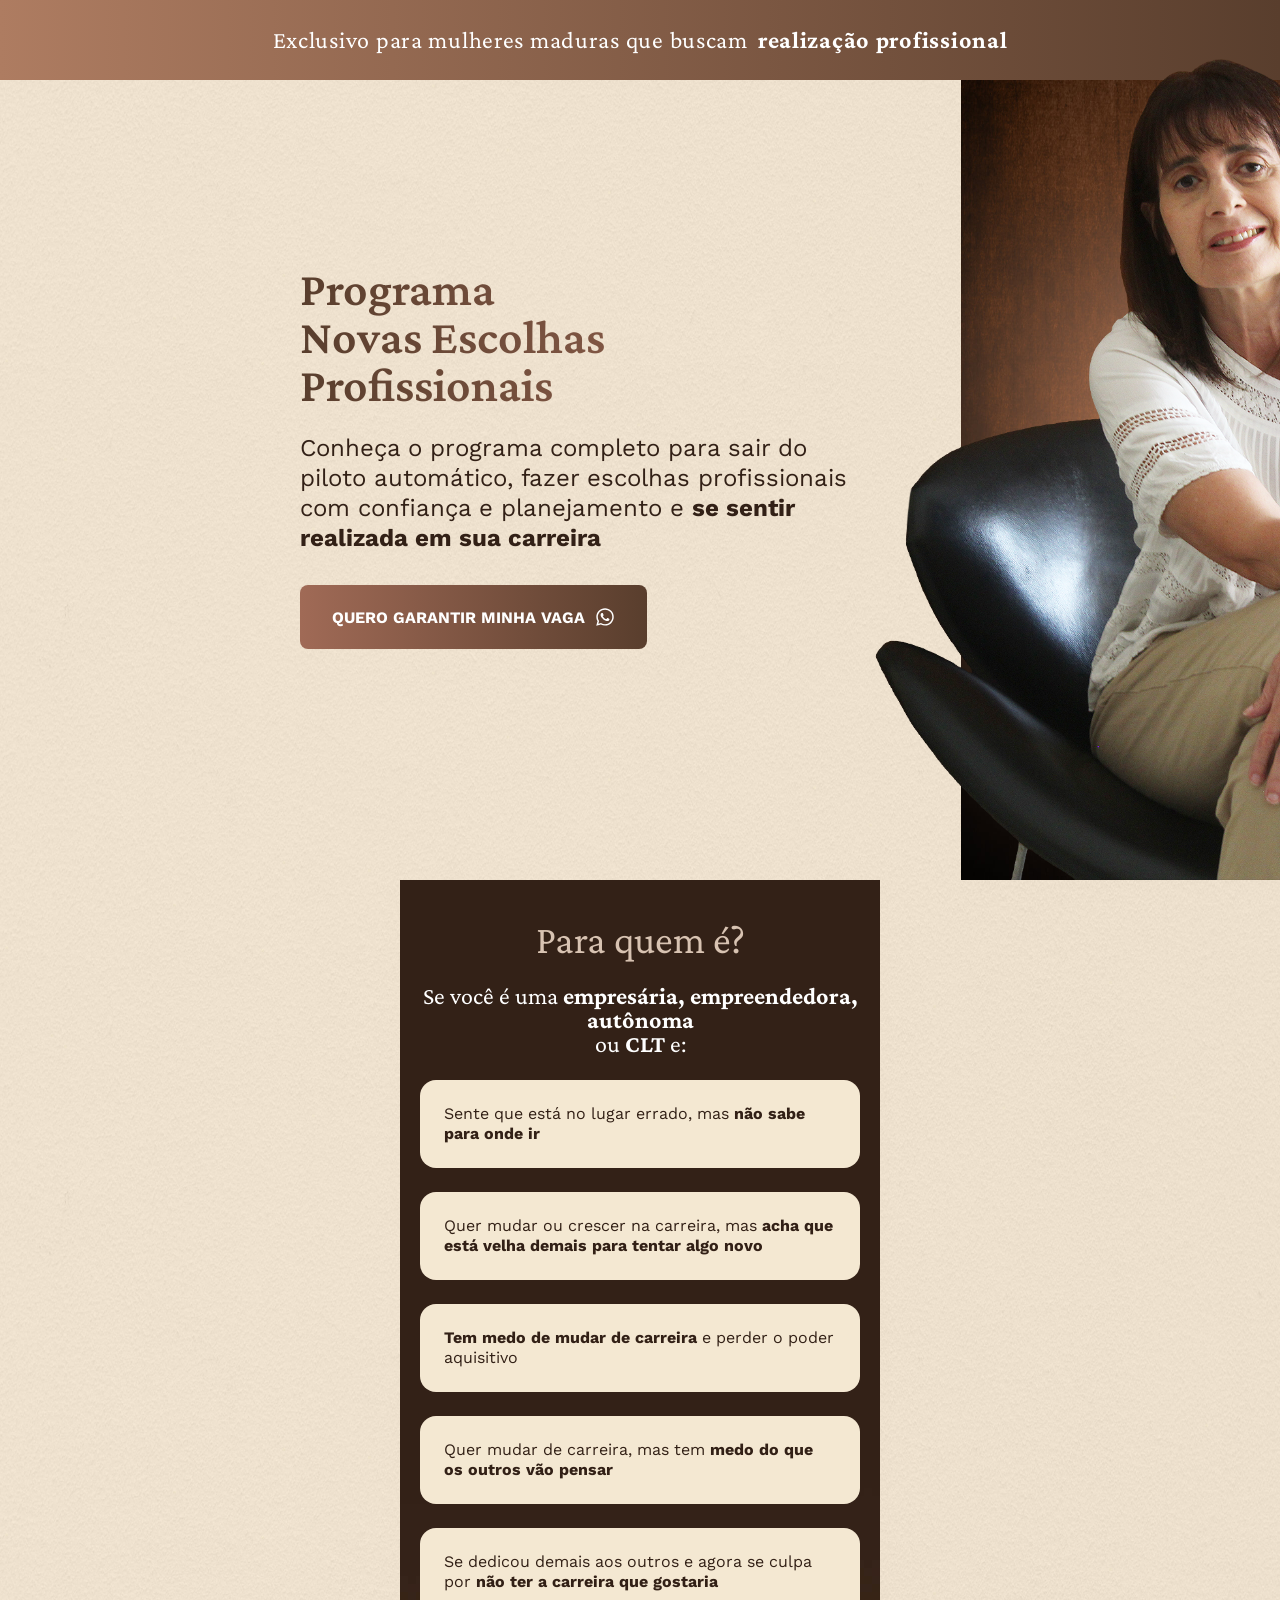
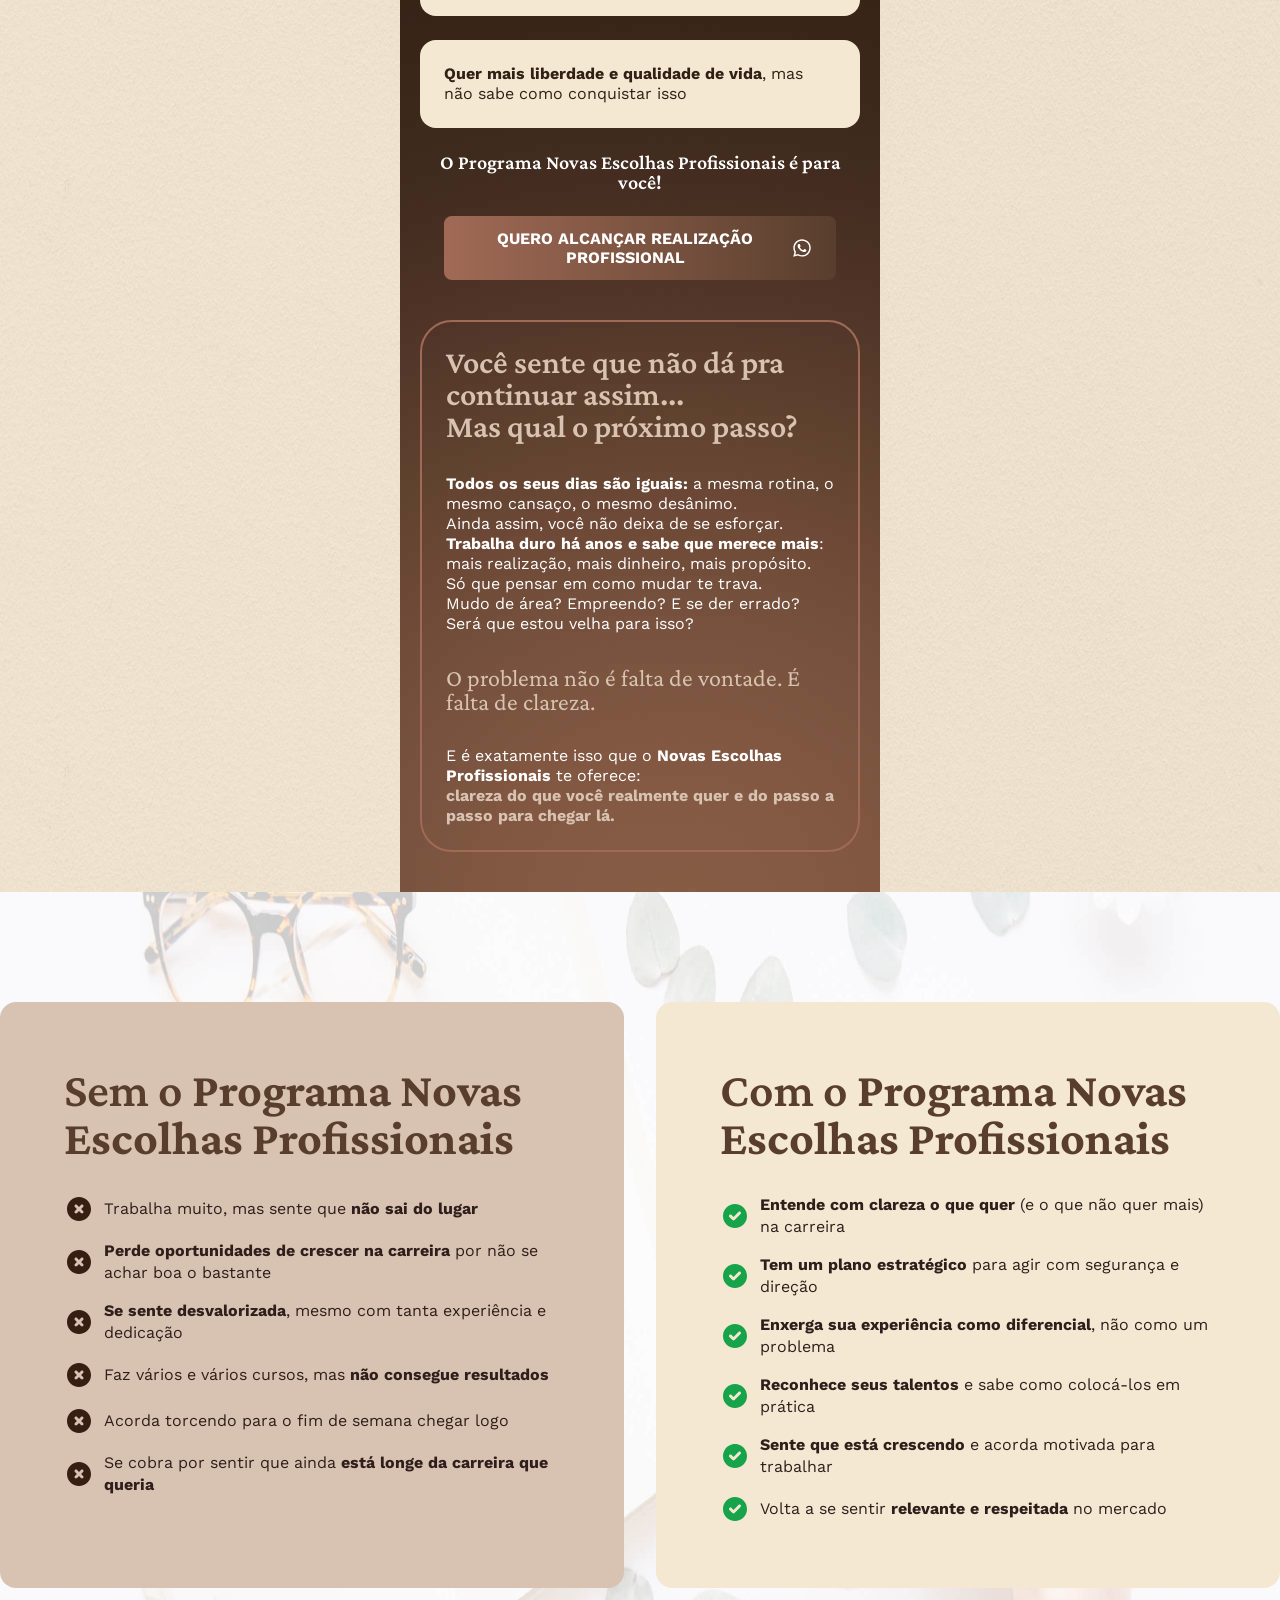
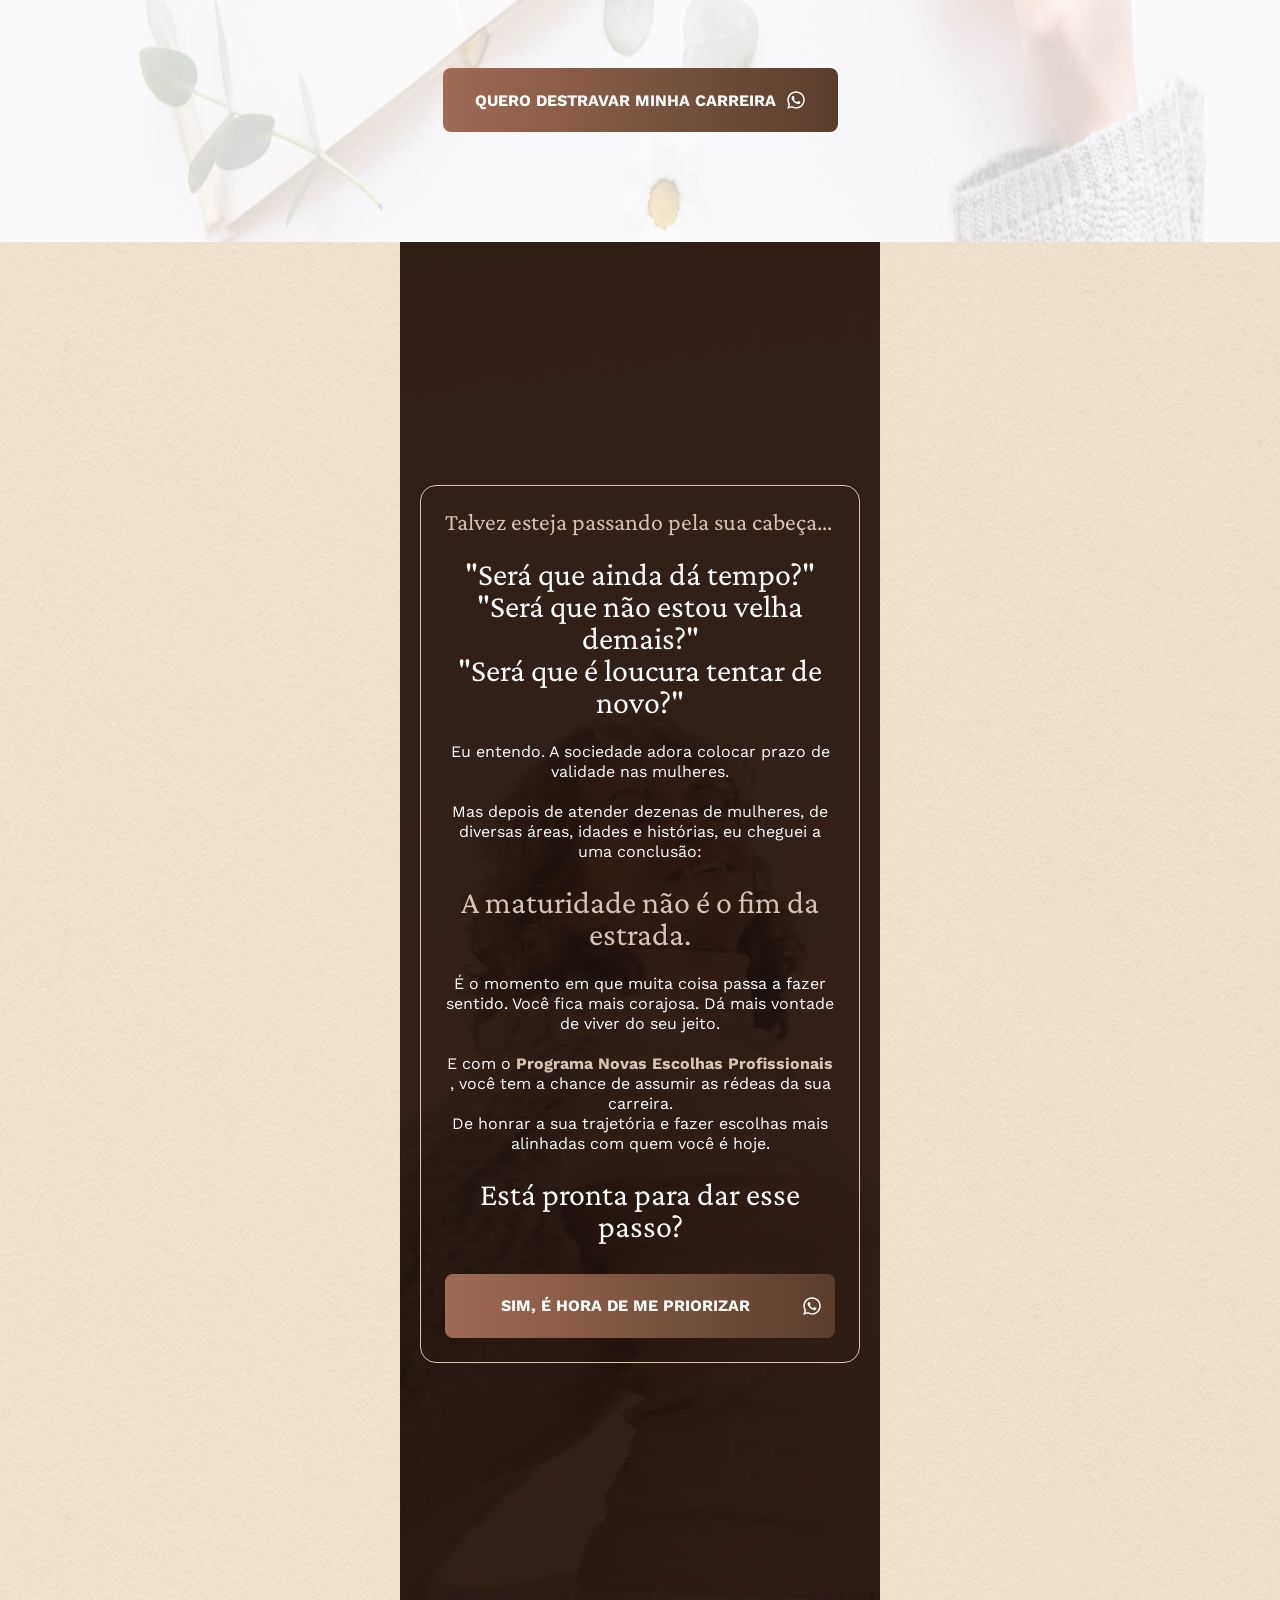
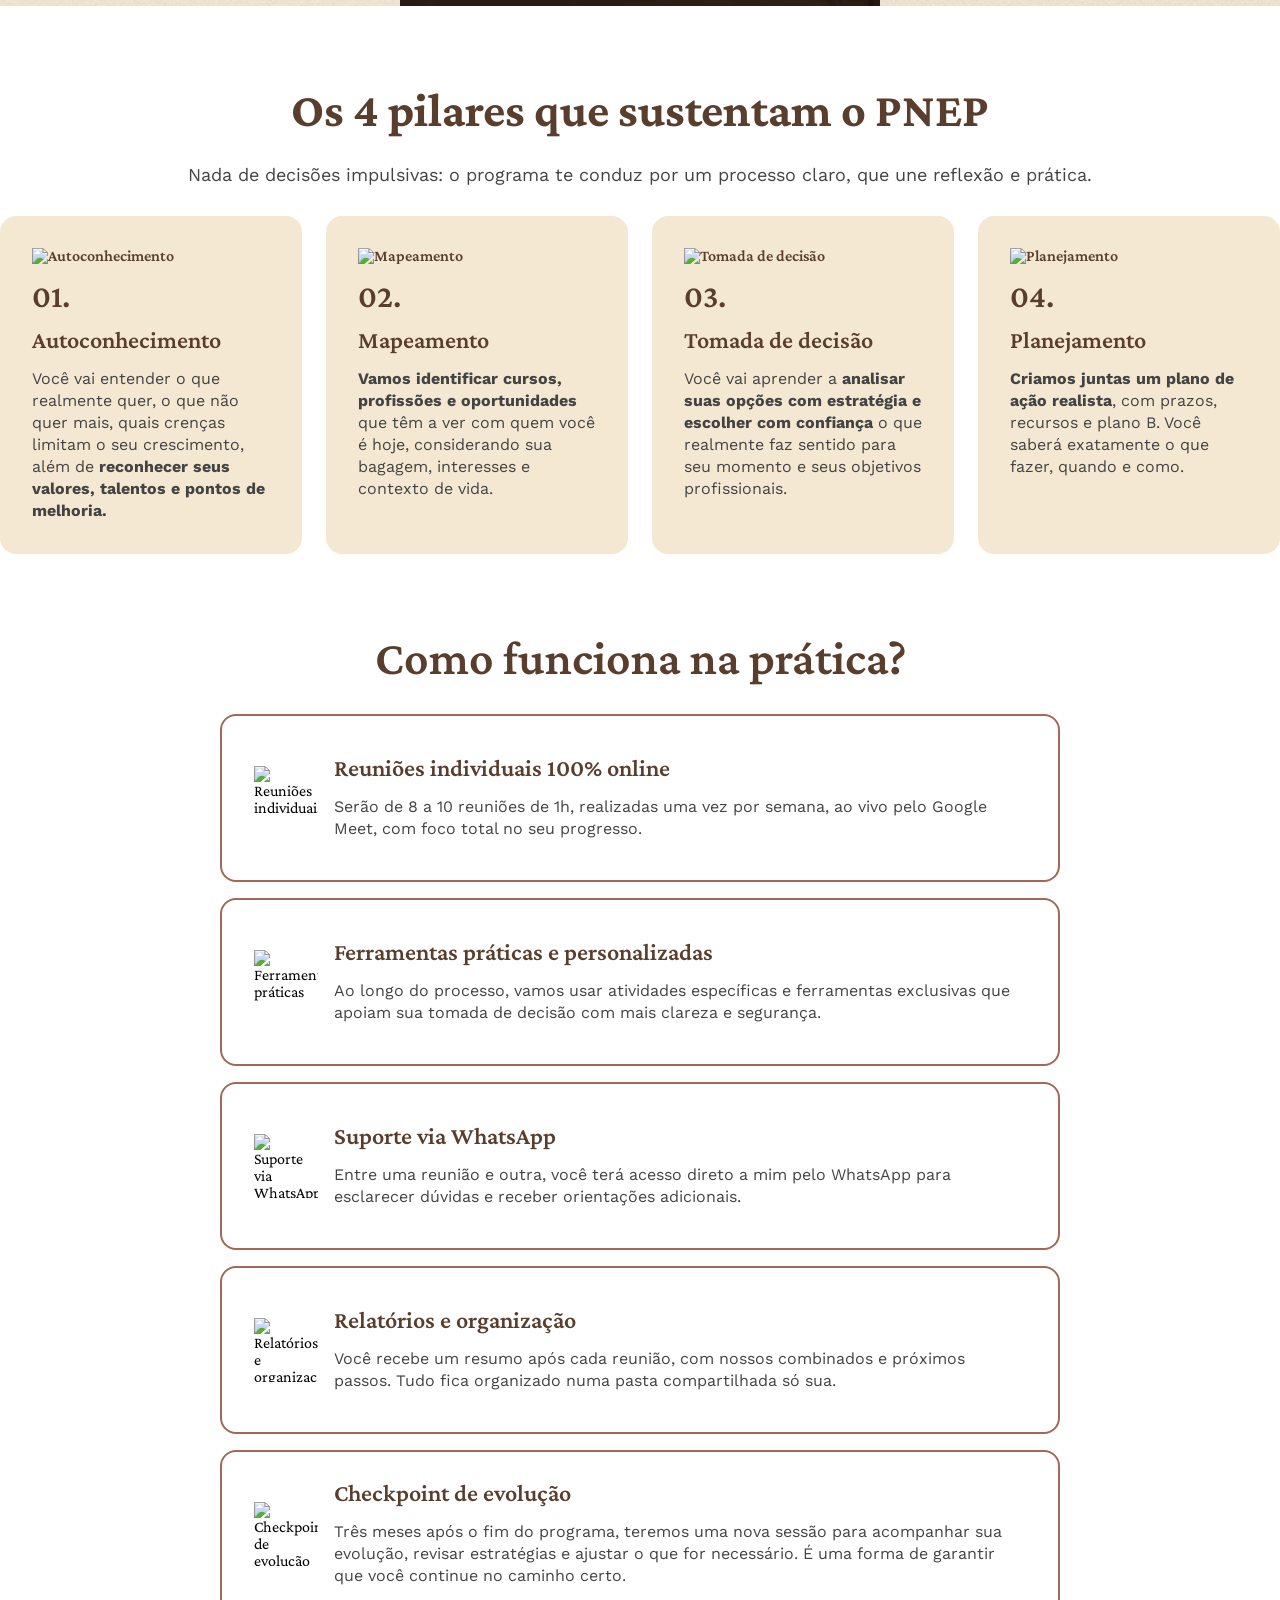
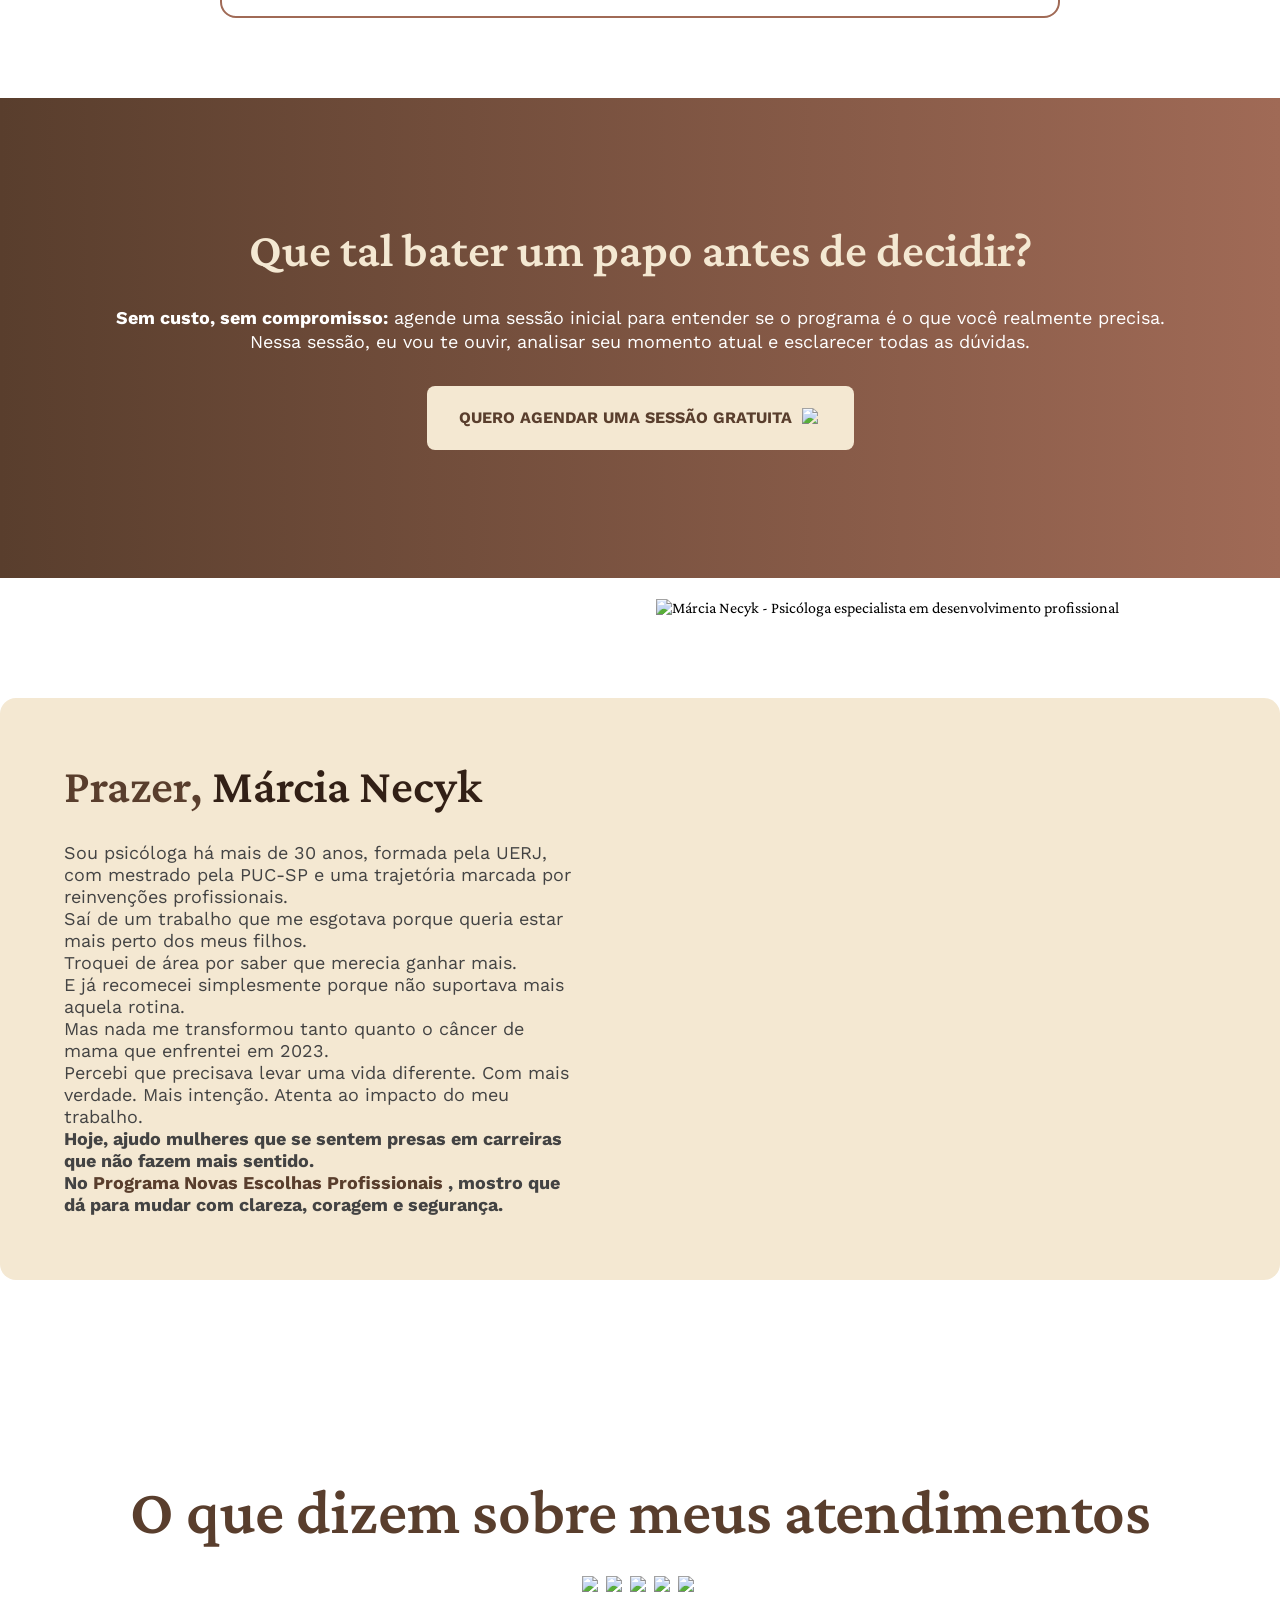
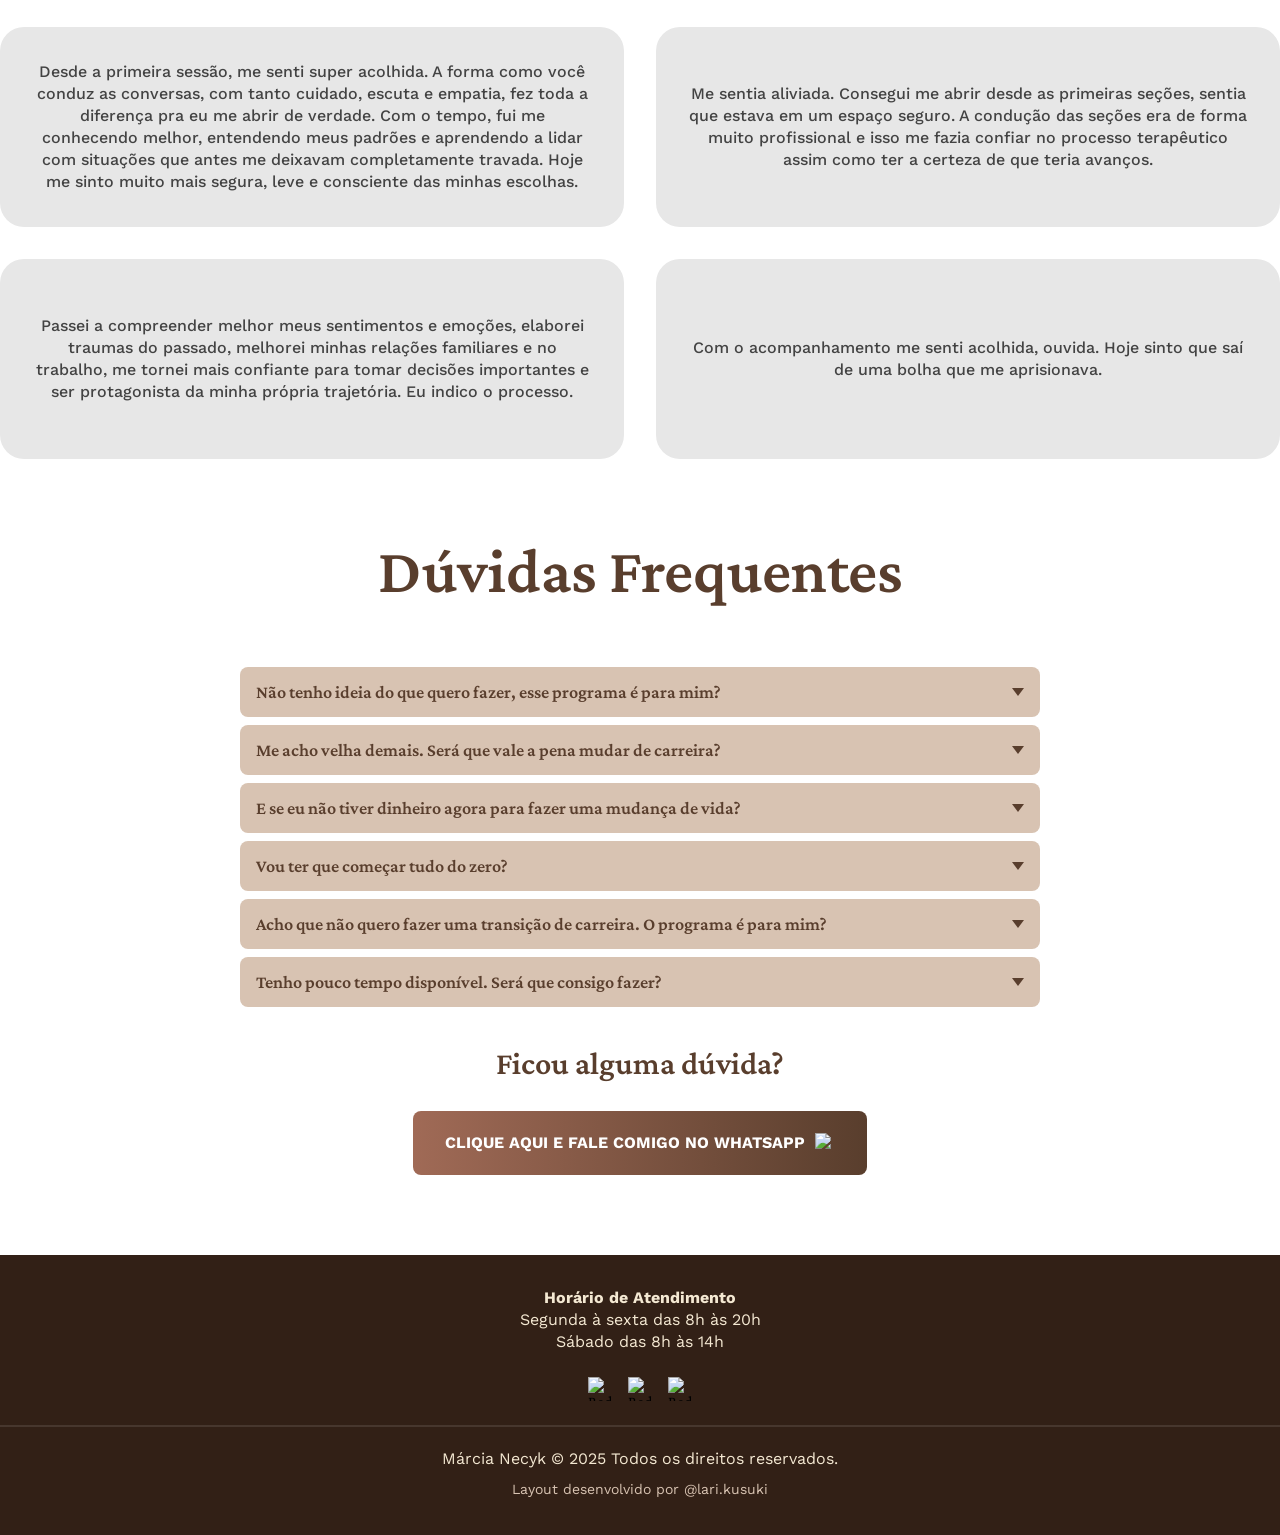
==== home.html @ f5d0651e "landing page commit" ====
<!doctype html>
<html lang="pt-BR">
  <head>
    <meta charset="UTF-8" />
    <meta name="viewport" content="width=device-width, initial-scale=1.0" />
    <title>Página Principal</title>
    <link rel="preconnect" href="https://fonts.googleapis.com" />
    <link rel="preconnect" href="https://fonts.gstatic.com" crossorigin />
    <link
      href="https://fonts.googleapis.com/css2?family=Crimson+Pro:wght@400;600;700&family=Work+Sans:wght@400;700&display=swap"
      rel="stylesheet"
    />
    <link rel="stylesheet" href="styles.css" />
  </head>
  <body>
    <header class="header">
      <nav class="nav-bar">
        <span class="nav-text">Exclusivo para mulheres maduras que buscam</span>
        <span class="highlight-text">realização profissional</span>
      </nav>
      <div class="main-container">
        <div class="title-section">
          <div class="text-content">
            <h1 class="main-title">
              Programa<br />
              Novas Escolhas Profissionais
            </h1>
            <p class="description">
              Conheça o programa completo para sair do piloto automático, fazer
              escolhas profissionais com confiança e planejamento e
              <span class="description-highlight"
                >se sentir realizada em sua carreira</span
              >
            </p>
          </div>
          <div class="cta-section">
            <button class="cta-button">
              <span class="button-text">Quero garantir minha vaga</span>
              <svg
                xmlns="http://www.w3.org/2000/svg"
                width="20"
                height="20"
                viewBox="0 0 20 20"
                fill="none"
              >
                <path
                  fill-rule="evenodd"
                  clip-rule="evenodd"
                  d="M16.1987 3.79228C15.3898 2.98293 14.4287 2.34158 13.3709 1.90515C12.3131 1.46872 11.1794 1.24583 10.0351 1.24931C5.23273 1.24931 1.32335 5.13915 1.3214 9.92118C1.31927 11.4439 1.72065 12.94 2.48468 14.2571L1.24835 18.7493L5.86749 17.5435C7.14609 18.2361 8.57738 18.5986 10.0316 18.5981H10.0351C14.837 18.5981 18.746 14.7079 18.7484 9.92626C18.7513 8.78586 18.5273 7.65626 18.0896 6.60319C17.6519 5.55012 17.0092 4.59462 16.1987 3.79228ZM10.0351 17.1345H10.0319C8.73561 17.1349 7.46284 16.7879 6.34601 16.1298L6.08155 15.9735L3.34054 16.6892L4.07218 14.0294L3.89991 13.756C3.17506 12.6084 2.79103 11.2785 2.79249 9.92118C2.79249 5.94736 6.04288 2.71415 10.0378 2.71415C11.9542 2.71073 13.7935 3.46866 15.1511 4.82123C16.5087 6.1738 17.2735 8.01025 17.2773 9.92665C17.2757 13.9009 14.0269 17.1345 10.0351 17.1345ZM14.0073 11.7364C13.7898 11.6278 12.7183 11.1036 12.5198 11.0313C12.3214 10.9591 12.1749 10.9227 12.03 11.1399C11.8851 11.3571 11.4675 11.8431 11.3405 11.9895C11.2136 12.136 11.0866 12.152 10.8691 12.0435C10.6515 11.9349 9.94952 11.7063 9.11788 10.9681C8.47062 10.3934 8.0339 9.68408 7.90695 9.46728C7.77999 9.25048 7.89327 9.1329 8.00226 9.02509C8.1003 8.92782 8.21984 8.77197 8.32882 8.6454C8.4378 8.51884 8.47413 8.42822 8.5464 8.28368C8.61866 8.13915 8.58273 8.01259 8.52843 7.90439C8.47413 7.79618 8.03859 6.72939 7.85734 6.2954C7.68038 5.87275 7.50109 5.93017 7.36749 5.92353C7.24054 5.91728 7.09406 5.91572 6.94991 5.91572C6.83972 5.91858 6.73131 5.94414 6.63143 5.99078C6.53156 6.03742 6.44237 6.10416 6.36945 6.18681C6.16984 6.404 5.60734 6.929 5.60734 7.99462C5.60734 9.06025 6.38859 10.0915 6.4964 10.236C6.60421 10.3806 8.03155 12.5692 10.2155 13.5079C10.6211 13.6816 11.0355 13.8339 11.4569 13.9642C11.9784 14.129 12.453 14.106 12.828 14.0501C13.2464 13.988 14.1171 13.5259 14.298 13.0196C14.4788 12.5134 14.4792 12.0798 14.4249 11.9895C14.3706 11.8993 14.2253 11.8446 14.0073 11.7364Z"
                  fill="white"
                />
              </svg>
            </button>
          </div>
        </div>

        <div class="image-section">
          <div class="section-background"></div>
          <img
            src="/images/marcia.png"
            alt="Marcia - Especialista em Desenvolvimento Profissional"
            class="marcia-image"
          />
        </div>
      </div>
    </header>

    <main>
      <!-- Section 1: Para quem é? -->
      <section class="target-audience-section">
        <div class="target-audience-container">
          <h2 class="target-audience-title">Para quem é?</h2>

          <p class="target-audience-subtitle">
            <span class="subtitle-light">Se você é uma </span
            ><strong>empresária, empreendedora, autônoma</strong><br />
            <span class="subtitle-light">ou </span><strong>CLT</strong
            ><span class="subtitle-light"> e:</span>
          </p>

          <div class="target-audience-boxes">
            <div class="target-audience-box">
              Sente que está no lugar errado, mas
              <strong>não sabe para onde ir</strong>
            </div>
            <div class="target-audience-box">
              Quer mudar ou crescer na carreira, mas
              <strong>acha que está velha demais para tentar algo novo</strong>
            </div>
            <div class="target-audience-box">
              <strong>Tem medo de mudar de carreira</strong> e perder o poder
              aquisitivo
            </div>
            <div class="target-audience-box">
              Quer mudar de carreira, mas tem
              <strong>medo do que os outros vão pensar</strong>
            </div>
            <div class="target-audience-box">
              Se dedicou demais aos outros e agora se culpa por
              <strong>não ter a carreira que gostaria</strong>
            </div>
            <div class="target-audience-box">
              <strong>Quer mais liberdade e qualidade de vida</strong>, mas não
              sabe como conquistar isso
            </div>
          </div>

          <p class="target-audience-conclusion">
            O Programa Novas Escolhas Profissionais é para você!
          </p>

          <div class="target-audience-cta">
            <button class="target-audience-button">
              <span class="button-text"
                >Quero alcançar realização profissional</span
              >
              <svg
                xmlns="http://www.w3.org/2000/svg"
                width="20"
                height="20"
                viewBox="0 0 20 20"
                fill="none"
              >
                <path
                  fill-rule="evenodd"
                  clip-rule="evenodd"
                  d="M16.1987 3.79228C15.3898 2.98293 14.4287 2.34158 13.3709 1.90515C12.3131 1.46872 11.1794 1.24583 10.0351 1.24931C5.23273 1.24931 1.32335 5.13915 1.3214 9.92118C1.31927 11.4439 1.72065 12.94 2.48468 14.2571L1.24835 18.7493L5.86749 17.5435C7.14609 18.2361 8.57738 18.5986 10.0316 18.5981H10.0351C14.837 18.5981 18.746 14.7079 18.7484 9.92626C18.7513 8.78586 18.5273 7.65626 18.0896 6.60319C17.6519 5.55012 17.0092 4.59462 16.1987 3.79228ZM10.0351 17.1345H10.0319C8.73561 17.1349 7.46284 16.7879 6.34601 16.1298L6.08155 15.9735L3.34054 16.6892L4.07218 14.0294L3.89991 13.756C3.17506 12.6084 2.79103 11.2785 2.79249 9.92118C2.79249 5.94736 6.04288 2.71415 10.0378 2.71415C11.9542 2.71073 13.7935 3.46866 15.1511 4.82123C16.5087 6.1738 17.2735 8.01025 17.2773 9.92665C17.2757 13.9009 14.0269 17.1345 10.0351 17.1345ZM14.0073 11.7364C13.7898 11.6278 12.7183 11.1036 12.5198 11.0313C12.3214 10.9591 12.1749 10.9227 12.03 11.1399C11.8851 11.3571 11.4675 11.8431 11.3405 11.9895C11.2136 12.136 11.0866 12.152 10.8691 12.0435C10.6515 11.9349 9.94952 11.7063 9.11788 10.9681C8.47062 10.3934 8.0339 9.68408 7.90695 9.46728C7.77999 9.25048 7.89327 9.1329 8.00226 9.02509C8.1003 8.92782 8.21984 8.77197 8.32882 8.6454C8.4378 8.51884 8.47413 8.42822 8.5464 8.28368C8.61866 8.13915 8.58273 8.01259 8.52843 7.90439C8.47413 7.79618 8.03859 6.72939 7.85734 6.2954C7.68038 5.87275 7.50109 5.93017 7.36749 5.92353C7.24054 5.91728 7.09406 5.91572 6.94991 5.91572C6.83972 5.91858 6.73131 5.94414 6.63143 5.99078C6.53156 6.03742 6.44237 6.10416 6.36945 6.18681C6.16984 6.404 5.60734 6.929 5.60734 7.99462C5.60734 9.06025 6.38859 10.0915 6.4964 10.236C6.60421 10.3806 8.03155 12.5692 10.2155 13.5079C10.6211 13.6816 11.0355 13.8339 11.4569 13.9642C11.9784 14.129 12.453 14.106 12.828 14.0501C13.2464 13.988 14.1171 13.5259 14.298 13.0196C14.4788 12.5134 14.4792 12.0798 14.4249 11.9895C14.3706 11.8993 14.2253 11.8446 14.0073 11.7364Z"
                  fill="white"
                />
              </svg>
            </button>
          </div>
        </div>

        <div class="clarification-container">
          <h3 class="clarification-title">
            Você sente que não dá pra continuar assim...<br />
            Mas qual o próximo passo?
          </h3>

          <p class="clarification-description">
            <strong>Todos os seus dias são iguais:</strong> a mesma rotina, o
            mesmo cansaço, o mesmo desânimo. <br />
            Ainda assim, você não deixa de se esforçar.<br />
            <strong>Trabalha duro há anos e sabe que merece mais</strong>: mais
            realização, mais dinheiro, mais propósito.<br />
            Só que pensar em como mudar te trava.<br />
            Mudo de área? Empreendo? E se der errado? Será que estou velha para
            isso?
          </p>

          <h4 class="clarification-problem">
            <span class="problem-light"
              >O problema não é falta de vontade. É falta de clareza.</span
            >
          </h4>

          <p class="clarification-solution">
            E é exatamente isso que o
            <strong>Novas Escolhas Profissionais</strong> te oferece:<br />
            <strong class="solution-highlight"
              >clareza do que você realmente quer e do passo a passo para chegar
              lá.</strong
            >
          </p>
        </div>
      </section>

      <!-- Section 2: Comparison Section -->
      <section class="comparison-section">
        <div class="comparison-container">
          <div class="comparison-columns">
            <div class="comparison-column without-program">
              <h3 class="comparison-title">
                Sem o <strong>Programa Novas Escolhas Profissionais</strong>
              </h3>

              <ul class="comparison-list">
                <li class="comparison-item">
                  <div class="comparison-icon">
                    <img
                      src="./images/icon-x.svg"
                      alt=""
                      class="comparison-icon-image"
                    />
                  </div>
                  <span
                    >Trabalha muito, mas sente que
                    <strong>não sai do lugar</strong></span
                  >
                </li>
                <li class="comparison-item">
                  <div class="comparison-icon">
                    <img
                      src="./images/icon-x.svg"
                      alt=""
                      class="comparison-icon-image"
                    />
                  </div>
                  <span
                    ><strong>Perde oportunidades de crescer na carreira</strong>
                    por não se achar boa o bastante</span
                  >
                </li>
                <li class="comparison-item">
                  <div class="comparison-icon">
                    <img
                      src="./images/icon-x.svg"
                      alt=""
                      class="comparison-icon-image"
                    />
                  </div>
                  <span
                    ><strong>Se sente desvalorizada</strong>, mesmo com tanta
                    experiência e dedicação</span
                  >
                </li>
                <li class="comparison-item">
                  <div class="comparison-icon">
                    <img
                      src="./images/icon-x.svg"
                      alt=""
                      class="comparison-icon-image"
                    />
                  </div>
                  <span
                    >Faz vários e vários cursos, mas
                    <strong>não consegue resultados</strong></span
                  >
                </li>
                <li class="comparison-item">
                  <div class="comparison-icon">
                    <img
                      src="./images/icon-x.svg"
                      alt=""
                      class="comparison-icon-image"
                    />
                  </div>
                  <span>Acorda torcendo para o fim de semana chegar logo</span>
                </li>
                <li class="comparison-item">
                  <div class="comparison-icon">
                    <img
                      src="./images/icon-x.svg"
                      alt=""
                      class="comparison-icon-image"
                    />
                  </div>
                  <span
                    >Se cobra por sentir que ainda
                    <strong>está longe da carreira que queria</strong></span
                  >
                </li>
              </ul>
            </div>

            <div class="comparison-column with-program">
              <h3 class="comparison-title">
                Com o <strong>Programa Novas Escolhas Profissionais</strong>
              </h3>

              <ul class="comparison-list">
                <li class="comparison-item">
                  <div class="comparison-icon">
                    <img
                      src="./images/icon-check.svg"
                      alt=""
                      class="comparison-icon-image"
                    />
                  </div>
                  <span
                    ><strong>Entende com clareza o que quer</strong> (e o que
                    não quer mais) na carreira</span
                  >
                </li>
                <li class="comparison-item">
                  <div class="comparison-icon">
                    <img
                      src="./images/icon-check.svg"
                      alt=""
                      class="comparison-icon-image"
                    />
                  </div>
                  <span
                    ><strong>Tem um plano estratégico</strong> para agir com
                    segurança e direção</span
                  >
                </li>
                <li class="comparison-item">
                  <div class="comparison-icon">
                    <img
                      src="./images/icon-check.svg"
                      alt=""
                      class="comparison-icon-image"
                    />
                  </div>
                  <span
                    ><strong>Enxerga sua experiência como diferencial</strong>,
                    não como um problema</span
                  >
                </li>
                <li class="comparison-item">
                  <div class="comparison-icon">
                    <img
                      src="./images/icon-check.svg"
                      alt=""
                      class="comparison-icon-image"
                    />
                  </div>
                  <span
                    ><strong>Reconhece seus talentos</strong> e sabe como
                    colocá-los em prática</span
                  >
                </li>
                <li class="comparison-item">
                  <div class="comparison-icon">
                    <img
                      src="./images/icon-check.svg"
                      alt=""
                      class="comparison-icon-image"
                    />
                  </div>
                  <span
                    ><strong>Sente que está crescendo</strong> e acorda
                    motivada para trabalhar</span
                  >
                </li>
                <li class="comparison-item">
                  <div class="comparison-icon">
                    <img
                      src="./images/icon-check.svg"
                      alt=""
                      class="comparison-icon-image"
                    />
                  </div>
                  <span
                    >Volta a se sentir
                    <strong>relevante e respeitada</strong> no mercado</span
                  >
                </li>
              </ul>
            </div>
          </div>

          <div class="comparison-cta">
            <button class="comparison-button">
              <span class="button-text">Quero destravar minha carreira</span>
              <svg
                xmlns="http://www.w3.org/2000/svg"
                width="20"
                height="20"
                viewBox="0 0 20 20"
                fill="none"
              >
                <path
                  fill-rule="evenodd"
                  clip-rule="evenodd"
                  d="M16.1987 3.79228C15.3898 2.98293 14.4287 2.34158 13.3709 1.90515C12.3131 1.46872 11.1794 1.24583 10.0351 1.24931C5.23273 1.24931 1.32335 5.13915 1.3214 9.92118C1.31927 11.4439 1.72065 12.94 2.48468 14.2571L1.24835 18.7493L5.86749 17.5435C7.14609 18.2361 8.57738 18.5986 10.0316 18.5981H10.0351C14.837 18.5981 18.746 14.7079 18.7484 9.92626C18.7513 8.78586 18.5273 7.65626 18.0896 6.60319C17.6519 5.55012 17.0092 4.59462 16.1987 3.79228ZM10.0351 17.1345H10.0319C8.73561 17.1349 7.46284 16.7879 6.34601 16.1298L6.08155 15.9735L3.34054 16.6892L4.07218 14.0294L3.89991 13.756C3.17506 12.6084 2.79103 11.2785 2.79249 9.92118C2.79249 5.94736 6.04288 2.71415 10.0378 2.71415C11.9542 2.71073 13.7935 3.46866 15.1511 4.82123C16.5087 6.1738 17.2735 8.01025 17.2773 9.92665C17.2757 13.9009 14.0269 17.1345 10.0351 17.1345ZM14.0073 11.7364C13.7898 11.6278 12.7183 11.1036 12.5198 11.0313C12.3214 10.9591 12.1749 10.9227 12.03 11.1399C11.8851 11.3571 11.4675 11.8431 11.3405 11.9895C11.2136 12.136 11.0866 12.152 10.8691 12.0435C10.6515 11.9349 9.94952 11.7063 9.11788 10.9681C8.47062 10.3934 8.0339 9.68408 7.90695 9.46728C7.77999 9.25048 7.89327 9.1329 8.00226 9.02509C8.1003 8.92782 8.21984 8.77197 8.32882 8.6454C8.4378 8.51884 8.47413 8.42822 8.5464 8.28368C8.61866 8.13915 8.58273 8.01259 8.52843 7.90439C8.47413 7.79618 8.03859 6.72939 7.85734 6.2954C7.68038 5.87275 7.50109 5.93017 7.36749 5.92353C7.24054 5.91728 7.09406 5.91572 6.94991 5.91572C6.83972 5.91858 6.73131 5.94414 6.63143 5.99078C6.53156 6.03742 6.44237 6.10416 6.36945 6.18681C6.16984 6.404 5.60734 6.929 5.60734 7.99462C5.60734 9.06025 6.38859 10.0915 6.4964 10.236C6.60421 10.3806 8.03155 12.5692 10.2155 13.5079C10.6211 13.6816 11.0355 13.8339 11.4569 13.9642C11.9784 14.129 12.453 14.106 12.828 14.0501C13.2464 13.988 14.1171 13.5259 14.298 13.0196C14.4788 12.5134 14.4792 12.0798 14.4249 11.9895C14.3706 11.8993 14.2253 11.8446 14.0073 11.7364Z"
                  fill="white"
                />
              </svg>
            </button>
          </div>
        </div>
      </section>

      <!-- Section 3: Maturity Section -->
      <!-- Section 4: Maturity Journey Section -->
      <section class="maturity-journey-section">
        <div class="maturity-journey-container">
          <div class="maturity-journey-content">
            <div class="maturity-journey-text">
              <h3 class="maturity-journey-subtitle">
                Talvez esteja passando pela sua cabeça…
              </h3>

              <h2 class="maturity-journey-title">
                "Será que ainda dá tempo?"<br />
                "Será que não estou velha demais?"<br />
                "Será que é loucura tentar de novo?"
              </h2>

              <p class="maturity-journey-understanding">
                Eu entendo. A sociedade adora colocar prazo de validade nas
                mulheres.<br /><br />
                Mas depois de atender dezenas de mulheres, de diversas áreas,
                idades e histórias, eu cheguei a uma conclusão:
              </p>

              <h3 class="maturity-journey-conclusion">
                A maturidade não é o fim da estrada.
              </h3>

              <p class="maturity-journey-explanation">
                É o momento em que muita coisa passa a fazer sentido. Você fica
                mais corajosa. Dá mais vontade de viver do seu jeito.<br /><br />
                E com o
                <span class="program-highlight">
                  Programa Novas Escolhas Profissionais
                </span>
                , você tem a chance de assumir as rédeas da sua carreira.<br />
                De honrar a sua trajetória e fazer escolhas mais alinhadas com
                quem você é hoje.
              </p>

              <h4 class="maturity-journey-question">
                Está pronta para dar esse passo?
              </h4>
            </div>

            <div class="maturity-journey-cta">
              <button class="maturity-journey-button">
                <span class="button-text">Sim, é hora de me priorizar</span>
                <svg
                  xmlns="http://www.w3.org/2000/svg"
                  width="20"
                  height="20"
                  viewBox="0 0 20 20"
                  fill="none"
                >
                  <path
                    fill-rule="evenodd"
                    clip-rule="evenodd"
                    d="M16.1987 3.79228C15.3898 2.98293 14.4287 2.34158 13.3709 1.90515C12.3131 1.46872 11.1794 1.24583 10.0351 1.24931C5.23273 1.24931 1.32335 5.13915 1.3214 9.92118C1.31927 11.4439 1.72065 12.94 2.48468 14.2571L1.24835 18.7493L5.86749 17.5435C7.14609 18.2361 8.57738 18.5986 10.0316 18.5981H10.0351C14.837 18.5981 18.746 14.7079 18.7484 9.92626C18.7513 8.78586 18.5273 7.65626 18.0896 6.60319C17.6519 5.55012 17.0092 4.59462 16.1987 3.79228ZM10.0351 17.1345H10.0319C8.73561 17.1349 7.46284 16.7879 6.34601 16.1298L6.08155 15.9735L3.34054 16.6892L4.07218 14.0294L3.89991 13.756C3.17506 12.6084 2.79103 11.2785 2.79249 9.92118C2.79249 5.94736 6.04288 2.71415 10.0378 2.71415C11.9542 2.71073 13.7935 3.46866 15.1511 4.82123C16.5087 6.1738 17.2735 8.01025 17.2773 9.92665C17.2757 13.9009 14.0269 17.1345 10.0351 17.1345ZM14.0073 11.7364C13.7898 11.6278 12.7183 11.1036 12.5198 11.0313C12.3214 10.9591 12.1749 10.9227 12.03 11.1399C11.8851 11.3571 11.4675 11.8431 11.3405 11.9895C11.2136 12.136 11.0866 12.152 10.8691 12.0435C10.6515 11.9349 9.94952 11.7063 9.11788 10.9681C8.47062 10.3934 8.0339 9.68408 7.90695 9.46728C7.77999 9.25048 7.89327 9.1329 8.00226 9.02509C8.1003 8.92782 8.21984 8.77197 8.32882 8.6454C8.4378 8.51884 8.47413 8.42822 8.5464 8.28368C8.61866 8.13915 8.58273 8.01259 8.52843 7.90439C8.47413 7.79618 8.03859 6.72939 7.85734 6.2954C7.68038 5.87275 7.50109 5.93017 7.36749 5.92353C7.24054 5.91728 7.09406 5.91572 6.94991 5.91572C6.83972 5.91858 6.73131 5.94414 6.63143 5.99078C6.53156 6.03742 6.44237 6.10416 6.36945 6.18681C6.16984 6.404 5.60734 6.929 5.60734 7.99462C5.60734 9.06025 6.38859 10.0915 6.4964 10.236C6.60421 10.3806 8.03155 12.5692 10.2155 13.5079C10.6211 13.6816 11.0355 13.8339 11.4569 13.9642C11.9784 14.129 12.453 14.106 12.828 14.0501C13.2464 13.988 14.1171 13.5259 14.298 13.0196C14.4788 12.5134 14.4792 12.0798 14.4249 11.9895C14.3706 11.8993 14.2253 11.8446 14.0073 11.7364Z"
                    fill="white"
                  />
                </svg>
              </button>
            </div>
          </div>
        </div>
      </section>

      <!-- Section 5: 4 Pillars Section -->
      <section class="pillars-section">
        <div class="pillars-container">
          <h2 class="pillars-title">Os 4 pilares que sustentam o PNEP</h2>

          <p class="pillars-subtitle">
            Nada de decisões impulsivas: o programa te conduz por um processo
            claro, que une reflexão e prática.
          </p>

          <div class="pillars-boxes">
            <div class="pillar-box">
              <img
                src="https://cdn.builder.io/api/v1/image/assets/f8fb328c27a440b6885a70f9323f9bd3/f5965cc3551d5bf2e0a54892d4ea5718acede1dc?placeholderIfAbsent=true"
                alt="Autoconhecimento"
                class="pillar-icon"
              />
              <div class="pillar-number">01.</div>
              <h3 class="pillar-title">Autoconhecimento</h3>
              <p class="pillar-description">
                Você vai entender o que realmente quer, o que não quer mais,
                quais crenças limitam o seu crescimento, além de
                <strong
                  >reconhecer seus valores, talentos e pontos de
                  melhoria.</strong
                >
              </p>
            </div>

            <div class="pillar-box">
              <img
                src="https://cdn.builder.io/api/v1/image/assets/f8fb328c27a440b6885a70f9323f9bd3/cebc8d46dce0f17f11fbd620d1ca552ba842594f?placeholderIfAbsent=true"
                alt="Mapeamento"
                class="pillar-icon"
              />
              <div class="pillar-number">02.</div>
              <h3 class="pillar-title">Mapeamento</h3>
              <p class="pillar-description">
                <strong
                  >Vamos identificar cursos, profissões e oportunidades</strong
                >
                que têm a ver com quem você é hoje, considerando sua bagagem,
                interesses e contexto de vida.
              </p>
            </div>

            <div class="pillar-box">
              <img
                src="https://cdn.builder.io/api/v1/image/assets/f8fb328c27a440b6885a70f9323f9bd3/0cd7c88b85da5a78dee665b31f9f80aa3fdeac3a?placeholderIfAbsent=true"
                alt="Tomada de decisão"
                class="pillar-icon"
              />
              <div class="pillar-number">03.</div>
              <h3 class="pillar-title">Tomada de decisão</h3>
              <p class="pillar-description">
                Você vai aprender a
                <strong
                  >analisar suas opções com estratégia e escolher com
                  confiança</strong
                >
                o que realmente faz sentido para seu momento e seus objetivos
                profissionais.
              </p>
            </div>

            <div class="pillar-box">
              <img
                src="https://cdn.builder.io/api/v1/image/assets/f8fb328c27a440b6885a70f9323f9bd3/534be7af95d2c8e441d2f3653df0fd17927e344e?placeholderIfAbsent=true"
                alt="Planejamento"
                class="pillar-icon"
              />
              <div class="pillar-number">04.</div>
              <h3 class="pillar-title">Planejamento</h3>
              <p class="pillar-description">
                <strong>Criamos juntas um plano de ação realista</strong>, com
                prazos, recursos e plano B. Você saberá exatamente o que fazer,
                quando e como.
              </p>
            </div>
          </div>
        </div>

        <div class="how-it-works-container">
          <h2 class="how-it-works-title">Como funciona na prática?</h2>

          <div class="how-it-works-boxes">
            <div class="how-it-works-box">
              <img
                src="https://cdn.builder.io/api/v1/image/assets/f8fb328c27a440b6885a70f9323f9bd3/4e8d6275379bfee77c0247d46cd0ec21115f0e6e?placeholderIfAbsent=true"
                alt="Reuniões individuais"
                class="how-it-works-icon"
              />
              <div class="how-it-works-content">
                <h3 class="how-it-works-box-title">
                  Reuniões individuais 100% online
                </h3>
                <p class="how-it-works-description">
                  Serão de 8 a 10 reuniões de 1h, realizadas uma vez por semana,
                  ao vivo pelo Google Meet, com foco total no seu progresso.
                </p>
              </div>
            </div>

            <div class="how-it-works-box">
              <img
                src="https://cdn.builder.io/api/v1/image/assets/f8fb328c27a440b6885a70f9323f9bd3/bc0e43a881863b9041f4208b70a01a992a6e3673?placeholderIfAbsent=true"
                alt="Ferramentas práticas"
                class="how-it-works-icon"
              />
              <div class="how-it-works-content">
                <h3 class="how-it-works-box-title">
                  Ferramentas práticas e personalizadas
                </h3>
                <p class="how-it-works-description">
                  Ao longo do processo, vamos usar atividades específicas e
                  ferramentas exclusivas que apoiam sua tomada de decisão com
                  mais clareza e segurança.
                </p>
              </div>
            </div>

            <div class="how-it-works-box">
              <img
                src="https://cdn.builder.io/api/v1/image/assets/f8fb328c27a440b6885a70f9323f9bd3/1451c1ebf1d0333679f03c63ed07817c78654598?placeholderIfAbsent=true"
                alt="Suporte via WhatsApp"
                class="how-it-works-icon"
              />
              <div class="how-it-works-content">
                <h3 class="how-it-works-box-title">Suporte via WhatsApp</h3>
                <p class="how-it-works-description">
                  Entre uma reunião e outra, você terá acesso direto a mim pelo
                  WhatsApp para esclarecer dúvidas e receber orientações
                  adicionais.
                </p>
              </div>
            </div>

            <div class="how-it-works-box">
              <img
                src="https://cdn.builder.io/api/v1/image/assets/f8fb328c27a440b6885a70f9323f9bd3/81eec3cd3a4749110e01369beb983b59b60c2c9e?placeholderIfAbsent=true"
                alt="Relatórios e organização"
                class="how-it-works-icon"
              />
              <div class="how-it-works-content">
                <h3 class="how-it-works-box-title">Relatórios e organização</h3>
                <p class="how-it-works-description">
                  Você recebe um resumo após cada reunião, com nossos combinados
                  e próximos passos. Tudo fica organizado numa pasta
                  compartilhada só sua.
                </p>
              </div>
            </div>

            <div class="how-it-works-box">
              <img
                src="https://cdn.builder.io/api/v1/image/assets/f8fb328c27a440b6885a70f9323f9bd3/7812ccb0d9622c4ef268a19397bd508860577a25?placeholderIfAbsent=true"
                alt="Checkpoint de evolução"
                class="how-it-works-icon"
              />
              <div class="how-it-works-content">
                <h3 class="how-it-works-box-title">Checkpoint de evolução</h3>
                <p class="how-it-works-description">
                  Três meses após o fim do programa, teremos uma nova sessão
                  para acompanhar sua evolução, revisar estratégias e ajustar o
                  que for necessário. É uma forma de garantir que você continue
                  no caminho certo.
                </p>
              </div>
            </div>
          </div>
        </div>
      </section>

      <!-- Section 7: Call-to-Action Section -->
      <section class="call-to-action-section">
        <div class="call-to-action-container">
          <h2 class="call-to-action-title">
            Que tal bater um papo antes de decidir?
          </h2>

          <p class="call-to-action-description">
            <strong>Sem custo, sem compromisso:</strong> agende uma sessão
            inicial para entender se o programa é o que você realmente
            precisa.<br />
            Nessa sessão, eu vou te ouvir, analisar seu momento atual e
            esclarecer todas as dúvidas.
          </p>

          <div class="call-to-action-cta">
            <button class="call-to-action-button">
              <span class="button-text">Quero agendar uma sessão gratuita</span>
              <img
                src="https://cdn.builder.io/api/v1/image/assets/f8fb328c27a440b6885a70f9323f9bd3/3b4ec5fec13c8b915b42fb31c9adba762a968d66?placeholderIfAbsent=true"
                alt="Arrow icon"
                class="button-icon"
              />
            </button>
          </div>
        </div>
      </section>

      <!-- Section 8: About Marcia Section -->
      <section class="about-marcia-section">
        <div class="about-marcia-container">
          <div class="about-marcia-content">
            <div class="about-marcia-text">
              <h2 class="about-marcia-title">
                <span class="title-first-part">Prazer, </span>
                <span class="title-second-part">Márcia Necyk</span>
              </h2>
              <div class="about-marcia-description">
                Sou psicóloga há mais de 30 anos, formada pela UERJ, com
                mestrado pela PUC-SP e uma trajetória marcada por reinvenções
                profissionais.<br />
                Saí de um trabalho que me esgotava porque queria estar mais
                perto dos meus filhos.<br />
                Troquei de área por saber que merecia ganhar mais.<br />E já
                recomecei simplesmente porque não suportava mais aquela
                rotina.<br />
                Mas nada me transformou tanto quanto o câncer de mama que
                enfrentei em 2023.<br />
                Percebi que precisava levar uma vida diferente. Com mais
                verdade. Mais intenção. Atenta ao impacto do meu trabalho.<br />
                <span class="description-highlight">
                  Hoje, ajudo mulheres que se sentem presas em carreiras que não
                  fazem mais sentido. </span
                ><br />
                <span class="description-highlight">No </span>
                <span class="program-highlight">
                  Programa Novas Escolhas Profissionais
                </span>
                <span class="description-highlight">
                  , mostro que dá para mudar com clareza, coragem e segurança.
                </span>
              </div>
            </div>
            <img
              src="https://cdn.builder.io/api/v1/image/assets/f8fb328c27a440b6885a70f9323f9bd3/60d1300e00f81d6a48014313c3a1b7e19b05d6d7?placeholderIfAbsent=true"
              alt="Márcia Necyk - Psicóloga especialista em desenvolvimento profissional"
              class="about-marcia-image"
            />
          </div>
        </div>
      </section>

      <!-- Section 9: Testimonials and FAQ Section -->
      <section class="testimonials-faq-section">
        <!-- Testimonials Container -->
        <div class="testimonials-container">
          <h2 class="testimonials-title">
            O que dizem sobre meus atendimentos
          </h2>

          <div class="testimonials-stars">
            <img
              src="https://cdn.builder.io/api/v1/image/assets/f8fb328c27a440b6885a70f9323f9bd3/c5b09e98ab0b70919ba439a711afbdd839e4f892?placeholderIfAbsent=true"
              alt="Star"
              class="testimonial-star"
            />
            <img
              src="https://cdn.builder.io/api/v1/image/assets/f8fb328c27a440b6885a70f9323f9bd3/082f10b2dd649549fa834315de0465ad5125cc69?placeholderIfAbsent=true"
              alt="Star"
              class="testimonial-star"
            />
            <img
              src="https://cdn.builder.io/api/v1/image/assets/f8fb328c27a440b6885a70f9323f9bd3/1cf952436b3699d599a65d7393e36139b9f825f5?placeholderIfAbsent=true"
              alt="Star"
              class="testimonial-star"
            />
            <img
              src="https://cdn.builder.io/api/v1/image/assets/f8fb328c27a440b6885a70f9323f9bd3/1cf952436b3699d599a65d7393e36139b9f825f5?placeholderIfAbsent=true"
              alt="Star"
              class="testimonial-star"
            />
            <img
              src="https://cdn.builder.io/api/v1/image/assets/f8fb328c27a440b6885a70f9323f9bd3/1c126049a17c8905011d72e5cd79a1ad7d80a4d2?placeholderIfAbsent=true"
              alt="Star"
              class="testimonial-star"
            />
          </div>

          <div class="testimonials-content">
            <div class="testimonials-row">
              <div class="testimonial-card">
                Desde a primeira sessão, me senti super acolhida. A forma como
                você conduz as conversas, com tanto cuidado, escuta e empatia,
                fez toda a diferença pra eu me abrir de verdade. Com o tempo,
                fui me conhecendo melhor, entendendo meus padrões e aprendendo a
                lidar com situações que antes me deixavam completamente travada.
                Hoje me sinto muito mais segura, leve e consciente das minhas
                escolhas.
              </div>
              <div class="testimonial-card">
                Me sentia aliviada. Consegui me abrir desde as primeiras seções,
                sentia que estava em um espaço seguro. A condução das seções era
                de forma muito profissional e isso me fazia confiar no processo
                terapêutico assim como ter a certeza de que teria avanços.
              </div>
            </div>
            <div class="testimonials-row">
              <div class="testimonial-card">
                Passei a compreender melhor meus sentimentos e emoções, elaborei
                traumas do passado, melhorei minhas relações familiares e no
                trabalho, me tornei mais confiante para tomar decisões
                importantes e ser protagonista da minha própria trajetória. Eu
                indico o processo.
              </div>
              <div class="testimonial-card">
                Com o acompanhamento me senti acolhida, ouvida. Hoje sinto que
                saí de uma bolha que me aprisionava.
              </div>
            </div>
          </div>
        </div>

        <!-- FAQ Container -->
        <div class="faq-container">
          <h2 class="faq-title">Dúvidas Frequentes</h2>

          <div class="faq-list">
            <!-- FAQ Item 1 -->
            <div class="faq-item">
              <input type="checkbox" id="faq1" class="faq-checkbox" />
              <label for="faq1" class="faq-question">
                <span
                  >Não tenho ideia do que quero fazer, esse programa é para
                  mim?</span
                >
                <div class="faq-icon"></div>
              </label>
              <div class="faq-answer">
                Claro. Tudo bem não saber o que quer, você só precisa ter
                certeza de que não dá mais para continuar do mesmo jeito. O
                Programa te ajuda a sair da confusão e encontrar clareza sobre o
                que realmente faz sentido para você hoje.
              </div>
            </div>

            <!-- FAQ Item 2 -->
            <div class="faq-item">
              <input type="checkbox" id="faq2" class="faq-checkbox" />
              <label for="faq2" class="faq-question">
                <span
                  >Me acho velha demais. Será que vale a pena mudar de
                  carreira?</span
                >
                <div class="faq-icon"></div>
              </label>
              <div class="faq-answer">
                A idade é apenas um número! Muitas mulheres fazem transições de
                carreira bem-sucedidas aos 40, 50, 60 anos ou mais. Sua
                experiência e maturidade são na verdade vantagens competitivas.
                O programa foi criado especificamente para mulheres maduras que
                querem fazer mudanças significativas em suas carreiras.
              </div>
            </div>

            <!-- FAQ Item 3 -->
            <div class="faq-item">
              <input type="checkbox" id="faq3" class="faq-checkbox" />
              <label for="faq3" class="faq-question">
                <span
                  >E se eu não tiver dinheiro agora para fazer uma mudança de
                  vida?</span
                >
                <div class="faq-icon"></div>
              </label>
              <div class="faq-answer">
                O programa ajuda você a criar um plano estratégico que considera
                sua situação financeira atual. Nem toda mudança requer grande
                investimento inicial. Exploramos opções que se adequam ao seu
                orçamento e cronograma, incluindo transições graduais e
                aproveitamento de habilidades existentes.
              </div>
            </div>

            <!-- FAQ Item 4 -->
            <div class="faq-item">
              <input type="checkbox" id="faq4" class="faq-checkbox" />
              <label for="faq4" class="faq-question">
                <span>Vou ter que começar tudo do zero?</span>
                <div class="faq-icon"></div>
              </label>
              <div class="faq-answer">
                Definitivamente não! Uma das grandes vantagens da maturidade
                profissional é a bagagem de experiências, habilidades e
                conhecimentos que você já possui. O programa ajuda a identificar
                como transferir e aproveitar essas competências em novas áreas
                ou funções.
              </div>
            </div>

            <!-- FAQ Item 5 -->
            <div class="faq-item">
              <input type="checkbox" id="faq5" class="faq-checkbox" />
              <label for="faq5" class="faq-question">
                <span
                  >Acho que não quero fazer uma transição de carreira. O
                  programa é para mim?</span
                >
                <div class="faq-icon"></div>
              </label>
              <div class="faq-answer">
                Sim! O programa não é apenas para quem quer mudar completamente
                de carreira. Também é para quem quer crescer na área atual,
                encontrar mais propósito no trabalho, melhorar relacionamentos
                profissionais ou simplesmente ganhar clareza sobre seus próximos
                passos.
              </div>
            </div>

            <!-- FAQ Item 6 -->
            <div class="faq-item">
              <input type="checkbox" id="faq6" class="faq-checkbox" />
              <label for="faq6" class="faq-question">
                <span
                  >Tenho pouco tempo disponível. Será que consigo fazer?</span
                >
                <div class="faq-icon"></div>
              </label>
              <div class="faq-answer">
                O programa foi desenhado pensando na realidade de mulheres com
                agenda corrida. São sessões semanais de 1 hora, e você pode
                escolher horários que funcionem melhor para você. O investimento
                de tempo é pequeno comparado ao impacto transformador que pode
                ter na sua vida profissional.
              </div>
            </div>
          </div>

          <h3 class="faq-final-question">Ficou alguma dúvida?</h3>

          <button class="faq-whatsapp-button">
            <span class="button-text"
              >Clique aqui e fale comigo no WhatsApp</span
            >
            <img
              src="https://cdn.builder.io/api/v1/image/assets/f8fb328c27a440b6885a70f9323f9bd3/bca66f8cf35784dc7886bff5a414066bdea5ad7e?placeholderIfAbsent=true"
              alt="WhatsApp icon"
              class="button-icon"
            />
          </button>
        </div>
      </section>
    </main>

    <footer class="footer">
      <div class="footer-container">
        <div class="footer-contact-section">
          <div class="footer-hours">
            <span class="footer-hours-title">Horário de Atendimento</span>
            <br />
            Segunda à sexta das 8h às 20h
            <br />
            Sábado das 8h às 14h
          </div>
          <div class="footer-social">
            <img
              src="https://cdn.builder.io/api/v1/image/assets/f8fb328c27a440b6885a70f9323f9bd3/0705b4c40589569f1e388bac770725d070046fdc?placeholderIfAbsent=true"
              alt="Rede social 1"
              class="footer-social-icon"
            />
            <img
              src="https://cdn.builder.io/api/v1/image/assets/f8fb328c27a440b6885a70f9323f9bd3/80614df8a90992653554adebe57c6799ba4b998d?placeholderIfAbsent=true"
              alt="Rede social 2"
              class="footer-social-icon"
            />
            <img
              src="https://cdn.builder.io/api/v1/image/assets/f8fb328c27a440b6885a70f9323f9bd3/ee003c7658285ec6431a1904a5d69a5ef358e8b9?placeholderIfAbsent=true"
              alt="Rede social 3"
              class="footer-social-icon"
            />
          </div>
        </div>
        <div class="footer-divider"></div>
        <div class="footer-credits">
          <div class="footer-copyright">
            Márcia Necyk © 2025 Todos os direitos reservados.
          </div>
          <div class="footer-designer">
            Layout desenvolvido por @lari.kusuki
          </div>
        </div>
      </div>
    </footer>
  </body>
</html>
---- styles.css ----
* {
  margin: 0;
  padding: 0;
  box-sizing: border-box;
}

:root {
  --crimson-font: "Crimson Pro", -apple-system, Roboto, Helvetica, sans-serif;
  --work-sans-font: "Work Sans", -apple-system, Roboto, Helvetica, sans-serif;
}

body {
  font-family: var(--crimson-font);
  background-image: url("./images/background.jpg");
  background-blend-mode: multiply;
  background-size: contain;
  background-position: center;
  background-repeat: repeat; /* Mudança: permitir repetição se necessário */
  min-height: 100vh;
  margin: 0;
  position: relative;
}

.header {
  position: relative;
  max-width: 1920px; /* Mudança: max-width em vez de width fixa */
  height: 880px;
  margin: 0 auto;
  display: flex;
  flex-direction: column;
  align-items: stretch;
  z-index: 2;
  overflow: visible;
}

.nav-bar {
  position: relative;
  display: flex;
  align-items: center;
  justify-content: center;
  min-height: 80px;
  width: 100vw; /* Mudança: de 100% para 100vw */
  margin-left: calc(
    -50vw + 50%
  ); /* Mudança: adicionar para expandir para as bordas */
  padding: 0 20px;
  gap: 10px;
  font-family: var(--crimson-font);
  font-size: 24px;
  font-weight: 400;
  letter-spacing: 0.72px;
  line-height: 1;
  color: #fff;
  z-index: 2;
  background: linear-gradient(
    90deg,
    rgba(174, 124, 97, 1) 0%,
    rgba(89, 62, 45, 1) 100%
  );
}

.nav-text {
  font-family: var(--crimson-font);
  font-size: 24px;
  color: #fff;
  font-weight: 400;
  line-height: 30px;
  letter-spacing: 3%;
  text-decoration: none;
}

.highlight-text {
  font-weight: 700;
}

.main-container {
  position: relative;
  align-self: flex-start; /* Mudança: de center para flex-start */
  display: flex;
  flex-direction: row;
  align-items: flex-start;
  justify-content: flex-start; /* Mudança: de space-between para flex-start */
  gap: 40px;
  z-index: 2;
  margin-left: 300px; /* Mudança: posicionar o texto mais à esquerda */
}

.title-section {
  margin-top: 185px;
  display: flex;
  width: 560px;
  max-width: 100%;
  flex-direction: column;
  align-items: stretch;
  justify-content: center;
}

.text-content {
  width: 100%;
}

.main-title {
  font-family: var(--crimson-font);
  font-size: 48px;
  font-weight: 600;
  line-height: 48px;
  background: linear-gradient(90deg, #593e2d 0%, #a06a56 100%);
  background-clip: text;
  -webkit-background-clip: text;
  -webkit-text-fill-color: transparent;
  margin: 0;
}

.description {
  color: #322016;
  font-family: var(--work-sans-font);
  font-size: 24px;
  font-weight: 400;
  line-height: 30px;
  margin-top: 24px;
}

.description-highlight {
  font-weight: 700;
  color: #322016;
}

.cta-section {
  align-self: flex-start;
  display: flex;
  margin-top: 32px;
  align-items: flex-start;
  gap: 8px;
  font-family: var(--work-sans-font);
  font-size: 16px;
  color: #fff;
  font-weight: 700;
  text-align: center;
  text-transform: uppercase;
  justify-content: flex-start;
}

.cta-button {
  justify-content: center;
  align-items: center;
  border-radius: 8px;
  background: linear-gradient(90deg, #a06a56 0%, #593e2d 100%);
  display: flex;
  min-width: 240px;
  min-height: 64px;
  padding: 0 32px;
  gap: 10px;
  border: none;
  cursor: pointer;
  font-family: var(--work-sans-font);
  font-size: 16px;
  color: #fff;
  font-weight: 700;
  text-transform: uppercase;
}

.button-text {
  font-feature-settings:
    "liga" off,
    "clig" off;
  align-self: stretch;
  margin: auto 0;
  font-family: var(--work-sans-font);
}

.button-icon {
  aspect-ratio: 1;
  object-fit: contain;
  object-position: center;
  width: 20px;
  align-self: stretch;
  margin: auto 0;
  flex-shrink: 0;
}

.image-section {
  position: relative;
  display: flex;
  align-items: flex-end;
  justify-content: flex-end;
  flex: 1;
  height: calc(880px - 80px); /* 800px */
  width: 100%;
  overflow: visible;
}

.marcia-image {
  width: 862px;
  height: 870px;
  object-fit: cover;
  object-position: center;
  z-index: 2;
  transform: translateX(-50px); /* Move 20px para a esquerda */
}

.section-background {
  position: absolute;
  inset: 0;
  height: 100%;
  width: 100%;
  background-image: url("./images/bg-02.jpg");
  background-size: contain;
  background-position: center;
  background-repeat: no-repeat;
  z-index: 1;
  left: -50px;
}

.target-audience-section {
  display: flex;
  margin-left: auto;
  margin-right: auto;
  max-width: 480px;
  width: 100%;
  padding: 40px 20px;
  flex-direction: column;
  overflow: hidden;
  align-items: stretch;
  font-family: var(--crimson-font);
  font-weight: 600;
  justify-content: center;
  background-image: url("./images/bg-03.jpg");
}

.target-audience-container {
  display: flex;
  width: 100%;
  flex-direction: column;
  align-items: stretch;
  color: #fff;
  justify-content: center;
}

.target-audience-title {
  color: #d8c3b2;
  text-align: center;
  font-size: 40px;
  line-height: 1;
  font-weight: 400;
  margin: 0;
}

.target-audience-subtitle {
  color: #fff;
  text-align: center;
  font-size: 24px;
  line-height: 24px;
  margin-top: 24px;
  font-weight: 600;
}

.subtitle-light {
  font-weight: 400;
}

.target-audience-boxes {
  margin-top: 24px;
  width: 100%;
  font-family: var(--work-sans-font);
  font-size: 16px;
  color: #322016;
  font-weight: 400;
  line-height: 20px;
}

.target-audience-box {
  color: #322016;
  flex: 1;
  flex-shrink: 1;
  flex-basis: 0%;
  border-radius: 16px;
  width: 100%;
  padding: 24px;
  gap: 24px;
  background-color: #f4e8d2;
}

.target-audience-box:not(:first-child) {
  margin-top: 24px;
}

.target-audience-conclusion {
  color: #fff;
  text-align: center;
  font-size: 20px;
  line-height: 20px;
  margin-top: 24px;
  font-weight: 600;
}

.target-audience-cta {
  justify-content: center;
  align-items: center;
  border-radius: 8px;
  display: flex;
  margin-top: 24px;
  min-height: 64px;
  width: 100%;
  padding: 0 24px;
  gap: 10px;
  font-family: var(--work-sans-font);
  font-size: 16px;
  font-weight: 700;
  text-align: center;
  text-transform: uppercase;
}

.target-audience-button {
  justify-content: center;
  align-items: center;
  border-radius: 8px;
  display: flex;
  min-height: 64px;
  width: 100%;
  padding: 0 24px;
  gap: 10px;
  background: linear-gradient(90deg, #a06a56 0%, #593e2d 100%);
  border: none;
  cursor: pointer;
  font-family: var(--work-sans-font);
  font-size: 16px;
  color: #fff;
  font-weight: 700;
  text-transform: uppercase;
}

.target-audience-button .button-text {
  color: #fff;
  font-feature-settings:
    "liga" off,
    "clig" off;
  align-self: stretch;
  margin-top: auto;
  margin-bottom: auto;
  flex: 1;
  flex-shrink: 1;
  flex-basis: 0%;
}

.target-audience-button svg {
  aspect-ratio: 1;
  object-fit: contain;
  object-position: center;
  width: 20px;
  align-self: stretch;
  margin-top: auto;
  margin-bottom: auto;
  flex-shrink: 0;
}

.clarification-container {
  border-radius: 32px;
  border: 2px solid #a06a56;
  margin-top: 40px;
  width: 100%;
  padding: 24px;
  font-size: 16px;
  color: #d8c3b2;
  line-height: 20px;
}

.clarification-title {
  color: #d8c3b2;
  font-size: 32px;
  line-height: 32px;
  font-weight: 600;
  margin: 0;
}

.clarification-description {
  color: #fff;
  font-family: var(--work-sans-font);
  font-weight: 400;
  margin-top: 32px;
}

.clarification-problem {
  color: #d8c3b2;
  font-size: 24px;
  line-height: 24px;
  margin-top: 32px;
  font-weight: 600;
}

.problem-light {
  font-weight: 400;
}

.clarification-solution {
  color: #ffffff;
  font-family: var(--work-sans-font);
  font-weight: 400;
  margin-top: 32px;
}

.clarification-solution strong {
  font-weight: 700;
}

.solution-highlight {
  font-weight: 700;
  color: rgba(216, 195, 178, 1);
}

/* Section 2: Comparison Section */
.comparison-section {
  background-image: url("./images/bg-04.jpg");
  display: flex;
  flex-direction: column;
  position: relative;
  min-height: 950px;
  width: 100%;
  overflow: hidden;
  align-items: center;
  justify-content: center;
  background-size: 100% 100%; /* Mudança: força a imagem a ocupar exatamente 100% da largura e altura */
  background-position: center;
  background-repeat: no-repeat; /* Adicionar para evitar repetição */
}

.comparison-container {
  position: relative;
  display: flex;
  width: 1280px;
  max-width: 100%;
  flex-direction: column;
  align-items: stretch;
  justify-content: center;
}

.comparison-columns {
  display: flex;
  width: 100%;
  align-items: stretch;
  gap: 32px;
  justify-content: flex-start;
  flex-wrap: wrap;
}

.comparison-column {
  border-radius: 16px;
  min-width: 240px;
  padding: 64px;
  flex: 1;
}

.without-program {
  background-color: #d8c3b2;
}

.with-program {
  background-color: #f4e8d2;
}

.comparison-title {
  color: #593e2d;
  font-family: var(--crimson-font);
  font-size: 48px;
  font-weight: 600;
  line-height: 48px;
  margin: 0;
}

.comparison-list {
  margin-top: 32px;
  width: 100%;
  list-style: none;
  padding: 0;
}

.comparison-item {
  display: flex;
  max-width: 496px;
  width: 100%;
  align-items: center;
  gap: 10px;
  justify-content: flex-start;
  flex-wrap: wrap;
  margin-bottom: 16px;
}

.comparison-item:last-child {
  margin-bottom: 0;
}

.comparison-icon {
  align-self: stretch;
  display: flex;
  margin-top: auto;
  margin-bottom: auto;
  min-height: 30px;
  align-items: center;
  gap: 10px;
  justify-content: center;
  width: 30px;
  flex-shrink: 0;
}

.comparison-icon-image {
  aspect-ratio: 1;
  object-fit: contain;
  object-position: center;
  width: 30px;
  align-self: stretch;
  margin-top: auto;
  margin-bottom: auto;
}

.comparison-item span {
  color: #2f1e1b;
  font-family: var(--work-sans-font);
  font-size: 16px;
  font-weight: 400;
  line-height: 22px;
  align-self: stretch;
  margin-top: auto;
  margin-bottom: auto;
  flex: 1;
  flex-shrink: 1;
  flex-basis: 0%;
}

.comparison-cta {
  align-self: center;
  display: flex;
  margin-top: 80px;
}

.comparison-button {
  justify-content: center;
  align-items: center;
  border-radius: 8px;
  background: linear-gradient(90deg, #a06a56 0%, #593e2d 100%);
  display: flex;
  min-height: 64px;
  padding: 0 32px;
  gap: 10px;
  font-family: var(--work-sans-font);
  font-size: 16px;
  color: #fff;
  font-weight: 700;
  text-align: center;
  text-transform: uppercase;
  border: none;
  cursor: pointer;
}

/* Section 3: Maturity Section */
.maturity-section {
  background-image: url("./images/bg-05.jpg");
  display: flex;
  flex-direction: column;
  position: relative;
  min-height: 916px;
  width: 100%;
  padding: 80px 0;
  overflow: hidden;
  align-items: center;
  color: #fff;
  text-align: center;
  justify-content: center;
  background-size: cover;
  background-position: center;
}

.maturity-container {
  position: relative;
  align-items: center; /* Mudança: de stretch para center */
  border-radius: 16px;
  border: 1px solid #d8c3b2;
  display: flex;
  width: 1280px;
  max-width: 100%;
  padding: 64px;
  flex-direction: column;
  justify-content: center; /* Mudança: de flex-start para center */
  text-align: center; /* Adicionar: centralizar texto */
}

.maturity-content {
  display: flex;
  width: 100%;
  flex-direction: column;
  align-items: center; /* Mudança: de flex-start para center */
  font-family: var(--crimson-font);
  font-size: 32px;
  font-weight: 600;
  line-height: 1;
  justify-content: center; /* Mudança: de flex-start para center */
  text-align: center; /* Adicionar: centralizar texto */
}

.maturity-subtitle {
  color: #d8c3b2;
  font-weight: 400;
  margin: 0;
  text-align: center; /* Adicionar: centralizar */
}

.maturity-title {
  font-size: 48px;
  line-height: 48px;
  margin-top: 24px;
  font-weight: 400;
  color: #fff;
  text-align: center; /* Adicionar: centralizar */
}

.maturity-understanding {
  font-family:
    "Inter",
    -apple-system,
    Roboto,
    Helvetica,
    sans-serif;
  font-size: 18px;
  font-weight: 400;
  line-height: 28px;
  margin-top: 24px;
  text-align: center; /* Adicionar: centralizar */
}

.maturity-conclusion {
  color: #d8c3b2;
  font-size: 48px;
  margin-top: 24px;
  font-weight: 400;
  text-align: center; /* Adicionar: centralizar */
}

.maturity-explanation {
  color: #ffffff;
  font-family:
    "Inter",
    -apple-system,
    Roboto,
    Helvetica,
    sans-serif;
  font-size: 18px;
  font-weight: 400;
  line-height: 28px;
  margin-top: 24px;
  text-align: center; /* Adicionar: centralizar */
}

.maturity-question {
  margin-top: 24px;
  font-weight: 400;
  color: #fff;
  text-align: center; /* Adicionar: centralizar */
}
.maturity-cta {
  align-self: center;
  display: flex;
  margin-top: 32px;
}

.maturity-button {
  justify-content: center;
  align-items: center;
  border-radius: 8px;
  background: linear-gradient(90deg, #a06a56 0%, #593e2d 100%);
  display: flex;
  min-height: 64px;
  padding: 0 32px;
  gap: 10px;
  font-family: var(--work-sans-font);
  font-size: 16px;
  color: #fff;
  font-weight: 700;
  text-transform: uppercase;
  border: none;
  cursor: pointer;
}

.button-icon {
  width: 20px;
  height: 20px;
  flex-shrink: 0;
}

/* Section 4: Maturity Journey Section */
.maturity-journey-section {
  display: flex;
  flex-direction: column;
  position: relative;
  aspect-ratio: 0.352;
  margin-left: auto;
  margin-right: auto;
  max-width: 480px;
  width: 100%;
  padding: 40px 20px;
  overflow: hidden;
  align-items: stretch;
  color: #fff;
  text-align: center;
  justify-content: center;
  background-size: cover;
  background-position: center;
  background-image: url("./images/bg-05.jpg");
}

.maturity-journey-container {
  position: relative;
  border-radius: 16px;
  border: 1px solid #d8c3b2;
  width: 100%;
  padding: 24px;
}

.maturity-journey-content {
  display: flex;
  width: 100%;
  flex-direction: column;
  align-items: flex-start;
  font-family: var(--crimson-font);
  font-size: 32px;
  font-weight: 600;
  line-height: 32px;
  justify-content: flex-start;
}

.maturity-journey-subtitle {
  color: #d8c3b2;
  font-size: 24px;
  line-height: 24px;
  font-weight: 400;
  margin: 0;
  text-align: left;
}

.maturity-journey-title {
  color: #fff;
  font-size: 32px;
  line-height: 32px;
  font-weight: 400;
  margin: 24px 0 0 0;
  text-align: center;
}

.maturity-journey-understanding {
  color: #fff;
  font-family: var(--work-sans-font);
  font-size: 16px;
  font-weight: 400;
  line-height: 20px;
  margin: 24px 0 0 0;
  text-align: center;
}

.maturity-journey-conclusion {
  color: #d8c3b2;
  font-size: 32px;
  line-height: 32px;
  font-weight: 400;
  margin: 24px 0 0 0;
  text-align: center;
}

.maturity-journey-explanation {
  color: #ffffff;
  font-family: var(--work-sans-font);
  font-size: 16px;
  font-weight: 400;
  line-height: 20px;
  margin: 24px 0 0 0;
  text-align: center;
}

.maturity-journey-explanation .program-highlight {
  font-weight: 700;
  color: #d8c3b2;
}

.maturity-journey-question {
  color: #fff;
  font-size: 32px;
  line-height: 32px;
  font-weight: 400;
  margin: 24px 0 0 0;
  text-align: center;
}

.maturity-journey-cta {
  justify-content: center;
  align-items: center;
  display: flex;
  margin-top: 32px;
  width: 100%;
}

.maturity-journey-button {
  justify-content: center;
  align-items: center;
  border-radius: 8px;
  background: linear-gradient(90deg, #a06a56 0%, #593e2d 100%);
  display: flex;
  min-height: 64px;
  width: 100%;
  padding: 0 13px;
  gap: 10px;
  font-family: var(--work-sans-font);
  font-size: 16px;
  font-weight: 700;
  text-transform: uppercase;
  color: #fff;
  border: none;
  cursor: pointer;
}

.maturity-journey-button .button-text {
  font-feature-settings:
    "liga" off,
    "clig" off;
  align-self: stretch;
  margin: auto 0;
  flex: 1;
}

.maturity-journey-button svg {
  aspect-ratio: 1;
  object-fit: contain;
  object-position: center;
  width: 20px;
  align-self: stretch;
  margin: auto 0;
  flex-shrink: 0;
}

/* Section 4 Mobile Responsive Styles */
@media (max-width: 991px) {
  .maturity-journey-section {
    max-width: 100%;
    padding: 40px 20px;
  }

  .maturity-journey-container {
    padding: 24px;
  }

  .maturity-journey-content {
    max-width: 100%;
  }

  .maturity-journey-subtitle {
    max-width: 100%;
    font-size: 24px;
    line-height: 24px;
    text-align: center;
  }

.maturity-journey-title {
    max-width: 100%;
    font-size: 32px;
    line-height: 32px;
    text-align: center;
}

  .maturity-journey-understanding {
    max-width: 100%;
  }

  .maturity-journey-conclusion {
    max-width: 100%;
    font-size: 32px;
  }

  .maturity-journey-explanation {
    max-width: 100%;
  }

  .maturity-journey-question {
    max-width: 100%;
    font-size: 32px;
  }

  .maturity-journey-button {
    max-width: 100%;
    padding: 0 20px;
  }
}

@media (max-width: 480px) {
  .maturity-journey-section {
    aspect-ratio: 0.352;
    max-width: 480px;
    padding: 40px 20px;
  }

  .maturity-journey-container {
    padding: 24px;
  }

  .maturity-journey-subtitle {
    font-size: 24px;
    line-height: 24px;
    text-align: center;
  }

  .maturity-journey-title {
    font-size: 32px;
    line-height: 32px;
    text-align: center;
  }

  .maturity-journey-understanding {
    font-size: 16px;
    line-height: 20px;
  }

  .maturity-journey-conclusion {
    font-size: 32px;
    line-height: 32px;
  }

  .maturity-journey-explanation {
    font-size: 16px;
    line-height: 20px;
  }

  .maturity-journey-question {
    font-size: 32px;
    line-height: 32px;
  }

  .maturity-journey-button {
    min-height: 64px;
    padding: 0 13px;
    gap: 10px;
    font-size: 16px;
  }
}

/* Section 5: 4 Pillars Section */
.pillars-section {
  display: flex;
  justify-content: center;
  align-items: center;
  align-self: stretch;
  flex-direction: column;
  overflow: hidden;
  background-color: #fff;
  padding: 80px 0;
}

.pillars-container {
  display: flex;
  width: 1280px;
  max-width: 100%;
  flex-direction: column;
  align-items: stretch;
  font-family: var(--crimson-font);
  color: #593e2d;
  font-weight: 600;
  line-height: 1;
  justify-content: center;
}

.pillars-title {
  color: #593e2d;
  font-size: 48px;
  align-self: center;
  margin: 0;
  text-align: center;
}

.pillars-subtitle {
  color: #434343;
  text-align: center;
  font-family: var(--work-sans-font);
  font-size: 18px;
  font-weight: 400;
  line-height: 1;
  margin-top: 32px;
}

.pillars-boxes {
  display: flex;
  margin-top: 32px;
  width: 100%;
  align-items: stretch;
  gap: 24px;
  justify-content: flex-start;
  flex-wrap: wrap;
}

.pillar-box {
  border-radius: 16px;
  min-width: 240px;
  padding: 32px;
  flex: 1;
  flex-shrink: 1;
  flex-basis: 0%;
  background-color: #f4e8d2;
}

.pillar-icon {
  aspect-ratio: 1;
  object-fit: contain;
  object-position: center;
  width: 64px;
}

.pillar-number {
  color: #593e2d;
  font-size: 32px;
  margin-top: 16px;
  font-family: var(--crimson-font);
  font-weight: 600;
}

.pillar-title {
  color: #593e2d;
  font-size: 24px;
  margin-top: 16px;
  font-family: var(--crimson-font);
  font-weight: 600;
  margin-bottom: 0;
}

.pillar-description {
  color: #434343;
  font-family: var(--work-sans-font);
  font-size: 16px;
  font-weight: 400;
  line-height: 22px;
  margin-top: 16px;
  margin-bottom: 0;
}

.how-it-works-container {
  display: flex;
  margin-top: 80px;
  width: 1280px;
  max-width: 100%;
  flex-direction: column;
  align-items: center;
  justify-content: center;
}

.how-it-works-title {
  color: #593e2d;
  font-family: var(--crimson-font);
  font-size: 48px;
  font-weight: 600;
  line-height: 1;
  margin: 0;
  text-align: center;
}

.how-it-works-boxes {
  margin-top: 32px;
  width: 840px;
  max-width: 100%;
}

.how-it-works-box {
  align-items: center;
  border-radius: 16px;
  border: 2px solid #a06a56;
  display: flex;
  min-height: 164px;
  width: 100%;
  padding: 40px 32px;
  gap: 16px;
  justify-content: flex-start;
  flex-wrap: wrap;
  margin-bottom: 16px;
}

.how-it-works-box:last-child {
  margin-bottom: 0;
  padding: 29px 32px;
}

.how-it-works-icon {
  aspect-ratio: 1;
  object-fit: contain;
  object-position: center;
  width: 64px;
  align-self: stretch;
  margin-top: auto;
  margin-bottom: auto;
  flex-shrink: 0;
}

.how-it-works-content {
  align-self: stretch;
  min-width: 240px;
  margin-top: auto;
  margin-bottom: auto;
  flex: 1;
  flex-shrink: 1;
  flex-basis: 0%;
}

.how-it-works-box-title {
  color: #593e2d;
  font-family: var(--crimson-font);
  font-size: 24px;
  font-weight: 600;
  line-height: 1;
  margin: 0;
}

.how-it-works-description {
  color: #434343;
  font-family: var(--work-sans-font);
  font-size: 16px;
  font-weight: 400;
  line-height: 22px;
  margin-top: 16px;
  margin-bottom: 0;
}

@media (max-width: 991px) {
  .header {
    padding-bottom: 100px;
  }

.nav-bar {
  width: 100%;
  margin-left: 0;
  padding: 16px 20px;
  font-size: 20px;
  letter-spacing: 0.6px;
  line-height: 24px;
  min-height: 80px;
  text-align: center;
}

.nav-text {
  font-size: 20px;
  line-height: 24px;
  display: inline-block;
}

.highlight-text {
  display: block;
  font-size: 20px;
  line-height: 24px;
  white-space: normal;
}

  .main-container {
    margin-top: 40px;
    flex-direction: column;
    gap: 20px;
  }

  .text-content {
    max-width: 100%;
  }

  .main-title {
    max-width: 100%;
    font-size: 40px;
    line-height: 45px;
  }

  .description {
    max-width: 100%;
  }

  .cta-button {
    padding: 0 20px;
  }

  .image-section {
    position: relative;
    display: flex;
    align-items: flex-end;
    justify-content: flex-end;
    flex: 1;
    height: 100vh;
    min-height: 100vh; /* Mudança: aumentar o min-height */
    flex-shrink: 0;
    overflow: visible;
  }

  .marcia-image {
    width: 862px;
    height: 100vh;
    flex-shrink: 0;
    object-fit: cover;
    object-position: center;
    z-index: 1;
    position: relative;
    margin: auto;
    margin-top: 0; /* Mudança: remover o margin-top negativo */
  }

  /* Section 1 Mobile Styles */
  .target-audience-section {
    max-width: 100%;
    padding: 40px 20px;
  }

  .target-audience-title {
    font-size: 40px;
    line-height: 1;
  }

  .target-audience-subtitle {
    font-size: 24px;
    line-height: 24px;
  }

  .target-audience-boxes {
    max-width: 100%;
  }

  .target-audience-box {
    min-width: auto;
    padding: 24px;
  }

  .target-audience-conclusion {
    font-size: 20px;
    line-height: 20px;
  }

  .target-audience-cta {
    max-width: 100%;
  }

  .target-audience-button {
    max-width: 100%;
    padding: 0 24px;
  }

  .clarification-container {
    padding: 24px;
    margin-top: 40px;
  }

  .clarification-title {
    max-width: 100%;
    font-size: 32px;
    line-height: 32px;
  }

  .clarification-description {
    max-width: 100%;
  }

  .clarification-problem {
    max-width: 100%;
    font-size: 24px;
    line-height: 24px;
  }

  .clarification-solution {
    max-width: 100%;
  }

  /* Section 2 Mobile Styles */
  .comparison-section {
    max-width: 100%;
  }

  .comparison-columns {
    max-width: 100%;
  }

  .comparison-column {
    max-width: 100%;
    padding: 20px;
  }

  .comparison-title {
    max-width: 100%;
    font-size: 40px;
    line-height: 45px;
  }

  .comparison-list {
    max-width: 100%;
  }

  .comparison-item {
    max-width: 100%;
  }

  .comparison-item span {
    max-width: 100%;
  }

  .comparison-button {
    padding: 0 20px;
    margin-top: 40px;
  }

  /* Section 3 Mobile Styles */
  .maturity-section {
    max-width: 100%;
  }

  .maturity-container {
    padding: 20px;
  }

  .maturity-content {
    max-width: 100%;
  }

  .maturity-subtitle {
    max-width: 100%;
  }

  .maturity-title {
    max-width: 100%;
    font-size: 40px;
    line-height: 45px;
  }

  .maturity-understanding {
    max-width: 100%;
  }

  .maturity-conclusion {
    max-width: 100%;
    font-size: 40px;
  }

  .maturity-explanation {
    max-width: 100%;
  }

  .maturity-question {
    max-width: 100%;
  }

  .maturity-button {
    padding: 0 20px;
  }

  /* Section 5 Mobile Styles */
  .pillars-section {
    padding: 40px 0;
  }

  .pillars-container {
    padding: 0 20px;
  }

  .pillars-title {
    font-size: 40px;
  }

  .pillars-boxes {
    gap: 16px;
  }

  .pillar-box {
    padding: 20px;
  }

  .how-it-works-container {
    margin-top: 40px;
    padding: 0 20px;
  }

  .how-it-works-title {
    font-size: 40px;
  }

  .how-it-works-boxes {
    width: 100%;
  }

  .how-it-works-box {
    padding: 20px;
  }

  /* Section 7 Mobile Styles */
  .call-to-action-section {
    padding: 40px 0;
  }

  .call-to-action-container {
    padding: 40px 20px;
  }

  .call-to-action-title {
    font-size: 40px;
  }

  .call-to-action-button {
    padding: 0 20px;
  }
}

/* Section 7: Call-to-Action Section */
.call-to-action-section {
  display: flex;
  justify-content: center;
  align-items: center;
  align-self: stretch;
  flex-direction: column;
  overflow: hidden;
  font-family: var(--work-sans-font);
  text-align: center;
  background: linear-gradient(90deg, #593e2d 0%, #a06a56 100%);
  padding: 64px 0;
}

.call-to-action-container {
  border-radius: 16px;
  display: flex;
  width: 1280px;
  max-width: 100%;
  padding: 64px;
  flex-direction: column;
  align-items: stretch;
  justify-content: flex-start;
}

.call-to-action-title {
  color: #f4e8d2;
  font-family: var(--crimson-font);
  font-size: 48px;
  font-weight: 600;
  line-height: 1;
  margin: 0;
  text-align: center;
}

.call-to-action-description {
  color: #fff;
  font-size: 18px;
  font-weight: 400;
  line-height: 24px;
  margin-top: 32px;
  text-align: center;
}

.call-to-action-description strong {
  font-weight: 700;
}

.call-to-action-cta {
  display: flex;
  justify-content: center;
  align-items: center;
  margin-top: 32px;
}

.call-to-action-button {
  justify-content: center;
  align-items: center;
  border-radius: 8px;
  display: flex;
  min-height: 64px;
  padding: 0 32px;
  gap: 10px;
  font-size: 16px;
  color: #593e2d;
  font-weight: 700;
  text-transform: uppercase;
  background-color: #f4e8d2;
  border: none;
  cursor: pointer;
  font-family: var(--work-sans-font);
}

.call-to-action-button .button-text {
  color: #593e2d;
  font-feature-settings:
    "liga" off,
    "clig" off;
  align-self: stretch;
  margin: auto 0;
}

.call-to-action-button .button-icon {
  aspect-ratio: 1;
  object-fit: contain;
  object-position: center;
  width: 20px;
  align-self: stretch;
  margin: auto 0;
  flex-shrink: 0;
}

/* Section 8: About Marcia Section */
.about-marcia-section {
  display: flex;
  padding: 120px 0; /* Mudança: aumentar de 80px para 120px */
  flex-direction: column;
  overflow: hidden;
  align-items: center;
  justify-content: center;
  min-height: 600px; /* Adicionar: altura mínima */
  background-color: #fff;
}
.about-marcia-container {
  display: flex;
  width: 1280px;
  max-width: 100%;
  flex-direction: column;
  align-items: stretch;
  justify-content: center;
}

.about-marcia-content {
  align-items: stretch;
  border-radius: 16px;
  position: relative;
  display: flex;
  width: 100%;
  gap: 32px;
  justify-content: flex-start;
  background-color: #f4e8d2;
}

.about-marcia-text {
  border-radius: 16px;
  min-width: 240px;
  padding: 64px;
  width: 640px;
  z-index: 1;
}

.about-marcia-title {
  color: #865648;
  font-family: var(--crimson-font);
  font-size: 48px;
  font-weight: 600;
  line-height: 1;
  margin: 0;
}

.title-first-part {
  color: #593e2d;
}

.title-second-part {
  color: #322016;
}

.about-marcia-description {
  color: #434343;
  font-family: var(--work-sans-font);
  font-size: 18px;
  font-weight: 400;
  line-height: 22px;
  margin-top: 32px;
}

.about-marcia-description .description-highlight {
  font-weight: 700;
  color: #434343;
}

.about-marcia-description .program-highlight {
  font-weight: 700;
  color: #593e2d;
}

.about-marcia-image {
  aspect-ratio: 0.72;
  object-fit: contain;
  object-position: center;
  width: 560px;
  position: absolute;
  right: 64px;
  top: 50%;
  transform: translateY(-50%);
  height: 780px;
  min-width: 240px;
  z-index: 0;
}

@media (max-width: 991px) {
  .about-marcia-section {
    padding: 40px 0;
  }

  .about-marcia-content {
    flex-direction: column;
    gap: 20px;
  }

  .about-marcia-text {
    padding: 20px;
    width: 100%;
  }

  .about-marcia-title {
    font-size: 40px;
  }

  .about-marcia-description {
    font-size: 16px;
    line-height: 20px;
  }

  .about-marcia-image {
    position: relative;
    width: 100%;
    height: auto;
    right: auto;
    top: auto;
    transform: none;
    max-width: 100%;
  }
}

/* Section 9: Testimonials and FAQ Section */
.testimonials-faq-section {
  display: flex;
  justify-content: center;
  align-items: center;
  align-self: stretch;
  flex-direction: column;
  overflow: hidden;
  background-color: #fff;
  padding: 80px 0;
}

/* Testimonials Container */
.testimonials-container {
  display: flex;
  width: 1280px;
  max-width: 100%;
  flex-direction: column;
  align-items: center;
  justify-content: center;
}

.testimonials-title {
  color: #593e2d;
  font-family: var(--crimson-font);
  font-size: 64px;
  font-weight: 600;
  line-height: 1;
  margin: 0;
  text-align: center;
}

.testimonials-stars {
  display: flex;
  margin-top: 32px;
  align-items: flex-start;
  gap: 4px;
  overflow: hidden;
  justify-content: flex-start;
}

.testimonial-star {
  aspect-ratio: 1.05;
  object-fit: contain;
  object-position: center;
  width: 20px;
  fill: #d8c3b2;
  flex-shrink: 0;
}

.testimonials-content {
  align-self: stretch;
  margin-top: 32px;
  width: 100%;
  font-family: var(--work-sans-font);
  font-size: 16px;
  color: #434343;
  font-weight: 500;
  line-height: 22px;
}

.testimonials-row {
  display: flex;
  min-height: 200px;
  width: 100%;
  align-items: stretch;
  gap: 32px;
  justify-content: flex-start;
  flex-wrap: wrap;
}

.testimonials-row:nth-child(2) {
  margin-top: 32px;
}

.testimonial-card {
  color: #434343;
  border-radius: 24px;
  min-width: 240px;
  padding: 32px;
  overflow: hidden;
  flex: 1;
  flex-shrink: 1;
  flex-basis: 0%;
  background-color: #e7e7e7;
  display: flex; /* Adicionar: ativar flexbox */
  align-items: center; /* Adicionar: centralizar verticalmente */
  justify-content: center; /* Adicionar: centralizar horizontalmente */
  text-align: center; /* Adicionar: centralizar o texto */
}

/* FAQ Container */
.faq-container {
  display: flex;
  margin-top: 80px;
  width: 1280px;
  max-width: 100%;
  flex-direction: column;
  align-items: center;
  color: #593e2d;
  justify-content: center;
}

.faq-title {
  color: #593e2d;
  font-family: var(--crimson-font);
  font-size: 64px;
  font-weight: 600;
  line-height: 1;
  margin: 0;
  text-align: center;
}

.faq-list {
  margin-top: 32px;
  width: 800px;
  max-width: 100%;
}

.faq-item {
  justify-content: center;
  align-items: stretch;
  display: flex;
  width: 100%;
  flex-direction: column;
  background-color: #fff;
}

.faq-item:not(:first-child) {
  margin-top: 8px;
}

.faq-question {
  align-items: center;
  display: flex;
  width: 100%;
  padding: 16px;
  gap: 16px;
  font-family: var(--crimson-font);
  font-size: 18px;
  font-weight: 600;
  line-height: 1;
  justify-content: flex-start;
  flex-wrap: wrap;
  background-color: #d8c3b2;
  cursor: pointer;
}

.faq-question.expanded {
  border-bottom: 1px solid #f4e8d2;
}

.faq-question-text {
  color: #593e2d;
  align-self: stretch;
  margin-top: auto;
  margin-bottom: auto;
  flex: 1;
  flex-shrink: 1;
  flex-basis: 0%;
}

.faq-icon {
  aspect-ratio: 1;
  object-fit: contain;
  object-position: center;
  width: 20px;
  align-self: stretch;
  margin-top: auto;
  margin-bottom: auto;
  flex-shrink: 0;
}

.faq-answer {
  color: #593e2d;
  width: 100%;
  padding: 16px;
  font-family: var(--work-sans-font);
  font-size: 16px;
  font-weight: 400;
  line-height: 22px;
  background-color: #f4e8d2;
}

.faq-final-question {
  color: #593e2d;
  font-family: var(--crimson-font);
  font-size: 32px;
  font-weight: 600;
  line-height: 1;
  margin-top: 32px;
  margin-bottom: 0;
  text-align: center;
}

.faq-whatsapp-button {
  justify-content: center;
  align-items: center;
  border-radius: 8px;
  display: flex;
  margin-top: 32px;
  min-height: 64px;
  padding: 0 32px;
  gap: 10px;
  font-family: var(--work-sans-font);
  font-size: 16px;
  color: #fff;
  font-weight: 700;
  text-align: center;
  text-transform: uppercase;
  background: linear-gradient(90deg, #a06a56 0%, #593e2d 100%);
  border: none;
  cursor: pointer;
}

.faq-whatsapp-button .button-text {
  color: #fff;
  font-feature-settings:
    "liga" off,
    "clig" off;
  align-self: stretch;
  margin-top: auto;
  margin-bottom: auto;
}

.faq-whatsapp-button .button-icon {
  aspect-ratio: 1;
  object-fit: contain;
  object-position: center;
  width: 20px;
  align-self: stretch;
  margin-top: auto;
  margin-bottom: auto;
  flex-shrink: 0;
}

/* Mobile Styles for Section 9 */
@media (max-width: 991px) {
  .testimonials-faq-section {
    padding: 40px 0;
  }

  .testimonials-container {
    padding: 0 20px;
  }

  .testimonials-title {
    max-width: 100%;
    font-size: 40px;
  }

  .testimonials-content {
    max-width: 100%;
  }

  .testimonials-row {
    max-width: 100%;
  }

  .testimonial-card {
    max-width: 100%;
    padding: 20px;
  }

  .faq-container {
    margin-top: 40px;
    padding: 0 20px;
  }

  .faq-title {
    max-width: 100%;
    font-size: 40px;
  }

  .faq-list {
    width: 100%;
  }

  .faq-question {
    max-width: 100%;
  }

  .faq-question-text {
    max-width: 100%;
  }

  .faq-answer {
    max-width: 100%;
  }

  .faq-whatsapp-button {
    max-width: 100%;
    padding: 0 20px;
  }
}

/* Footer Section */
.footer {
  display: flex;
  justify-content: center;
  align-items: stretch;
  align-self: stretch;
  flex-direction: column;
  padding: 32px 0;
  background-color: #322016;
}

.footer-container {
  display: flex;
  width: 100%;
  flex-direction: column;
  align-items: stretch;
  justify-content: flex-start;
}

.footer-contact-section {
  align-self: center;
  display: flex;
  width: 1152px;
  max-width: 100%;
  flex-direction: column;
  align-items: center;
  justify-content: flex-start;
}

.footer-hours {
  color: #f4e8d2;
  text-align: center;
  font-family: var(--work-sans-font);
  font-size: 16px;
  font-weight: 400;
  line-height: 22px;
}

.footer-hours-title {
  font-weight: 700;
}

.footer-social {
  display: flex;
  margin-top: 24px;
  align-items: flex-start;
  gap: 16px;
  justify-content: flex-start;
}

.footer-social-icon {
  aspect-ratio: 1;
  object-fit: contain;
  object-position: center;
  width: 24px;
  flex-shrink: 0;
}

.footer-divider {
  border-color: rgba(255, 255, 255, 0.1);
  border-style: solid;
  border-width: 1px;
  min-height: 1px;
  margin-top: 24px;
  width: 100%;
}

.footer-credits {
  display: flex;
  margin-top: 24px;
  width: 100%;
  flex-direction: column;
  align-items: center;
  font-family: var(--work-sans-font);
  font-weight: 400;
  text-align: center;
  justify-content: center;
}

.footer-copyright {
  color: #f4e8d2;
  font-size: 16px;
  line-height: 1;
}

.footer-designer {
  color: #d8c3b2;
  font-size: 14px;
  line-height: 2;
  margin-top: 8px;
}

/* FAQ Container */
.faq-container {
  display: flex;
  margin-top: 80px;
  width: 1280px;
  max-width: 100%;
  flex-direction: column;
  align-items: center;
  color: #593e2d;
  justify-content: center;
  font-family: "Crimson Pro", sans-serif;
}

.faq-title {
  color: #593e2d;
  font-size: 64px;
  font-weight: 600;
  line-height: 1;
  margin: 0 0 32px 0;
  text-align: center;
}

.faq-list {
  width: 800px;
  max-width: 100%;
}

.faq-item {
  display: flex;
  width: 100%;
  flex-direction: column;
  background-color: #fff;
  margin-bottom: 8px;
  border-radius: 8px;
  overflow: hidden;
}

/* Esconder checkbox */
.faq-checkbox {
  display: none;
}

/* Estilo da pergunta (label) */
.faq-question {
  display: flex;
  align-items: center;
  justify-content: space-between;
  width: 100%;
  padding: 16px;
  background-color: #d8c3b2;
  cursor: pointer;
  font-size: 18px;
  font-weight: 600;
  color: #593e2d;
  transition: background-color 0.3s ease;
  user-select: none;
}

.faq-question:hover {
  background-color: #c8b3a2;
}

/* Ícone da seta */
.faq-icon {
  width: 0;
  height: 0;
  border-left: 6px solid transparent;
  border-right: 6px solid transparent;
  border-top: 8px solid #593e2d;
  transition: transform 0.3s ease;
}

/* Resposta inicialmente escondida */
.faq-answer {
  max-height: 0;
  overflow: hidden;
  padding: 0 16px;
  background-color: #f4e8d2;
  color: #593e2d;
  font-family: "Work Sans", sans-serif;
  font-size: 16px;
  font-weight: 400;
  line-height: 22px;
  transition:
    max-height 0.4s ease,
    padding 0.4s ease;
}

/* Quando checkbox está marcado */
.faq-checkbox:checked + .faq-question .faq-icon {
  transform: rotate(180deg);
}

.faq-checkbox:checked ~ .faq-answer {
  max-height: 200px;
  padding: 16px;
}

.faq-final-question {
  color: #593e2d;
  font-size: 32px;
  font-weight: 600;
  line-height: 1;
  margin: 32px 0 0 0;
  text-align: center;
}

.faq-whatsapp-button {
  display: flex;
  justify-content: center;
  align-items: center;
  margin-top: 32px;
  min-height: 64px;
  padding: 0 32px;
  gap: 10px;
  font-family: "Work Sans", sans-serif;
  font-size: 16px;
  color: #fff;
  font-weight: 700;
  text-transform: uppercase;
  background: linear-gradient(90deg, #a06a56 0%, #593e2d 100%);
  border: none;
  border-radius: 8px;
  cursor: pointer;
  text-decoration: none;
}

.button-icon {
  width: 20px;
  height: 20px;
  fill: white;
}

/* Footer Mobile Styles */
@media (max-width: 991px) {
  .footer-contact-section {
    max-width: 100%;
  }

  .footer-hours {
    max-width: 100%;
  }

  .footer-divider {
    max-width: 100%;
  }

  .footer-credits {
    max-width: 100%;
  }

  .footer-copyright {
    max-width: 100%;
  }

  .footer-designer {
    max-width: 100%;
  }
}

/* Mobile First Responsive Design */
@media (max-width: 480px) {
  body {
    background-image: none;
  }

  /* Mobile Container */
  .header {
    max-width: 100%;
    height: auto;
    margin: 0;
    background-color: rgba(255, 255, 255, 1);
  }

  /* Mobile Navigation */
.nav-bar {
  width: 100%;
  margin-left: 0;
  padding: 16px 20px;
  font-size: 20px;
  letter-spacing: 0.6px;
  line-height: 24px;
  min-height: 80px;
  text-align: center;
  white-space: normal;
}

.nav-text {
  font-size: 13px;
  line-height: 24px;
  display: inline;
}

.highlight-text {
  display: inline;
  font-size: 10px;
  line-height: 24px;
}

  /* Mobile Hero Section */
  .main-container {
    flex-direction: column;
    margin-left: 0;
    margin-top: 0;
    gap: 0;
    position: relative;
    width: 100%;
    padding: 0;
    background-size: cover;
    background-position: center;
    aspect-ratio: 0.424;
    min-height: calc(100vh - 80px);
  }

  .title-section {
    margin-top: 0;
    width: 100%;
    max-width: 348px;
    align-self: center;
    position: relative;
    z-index: 10;
    padding: 0 20px;
    order: 2;
  }

  .text-content {
    width: 100%;
  }

  .main-title {
    font-size: 48px;
    line-height: 48px;
    font-weight: 600;
  }

  .description {
    font-size: 16px;
    line-height: 20px;
    margin-top: 16px;
  }

  .cta-section {
    margin-top: 24px;
  }

  .cta-button {
    min-width: 240px;
    min-height: 64px;
    padding: 0 32px;
    font-size: 16px;
  }

  /* Mobile Hero Image */
  .image-section {
    order: 1;
    height: auto;
    width: 100%;
    position: relative;
    margin-top: -34px;
    z-index: 5;
  }

  .marcia-image {
    width: 100%;
    height: auto;
    aspect-ratio: 0.79;
    object-fit: contain;
    transform: none;
    position: relative;
  }

  .section-background {
    display: none;
  }

  /* Mobile Target Section */
  .target-audience-section {
    display: flex;
    margin-left: auto;
    margin-right: auto;
    max-width: 480px;
    width: 100%;
    padding: 40px 20px;
    flex-direction: column;
    overflow: hidden;
    align-items: stretch;
    font-family: var(--crimson-font);
    font-weight: 600;
    justify-content: center;
    background-image: none;
    background: linear-gradient(
      90deg,
      rgba(174, 124, 97, 1) 0%,
      rgba(89, 62, 45, 1) 100%
    );
  }

  .target-audience-container {
    display: flex;
    width: 100%;
    flex-direction: column;
    align-items: stretch;
    color: #fff;
    justify-content: center;
  }

  .target-audience-title {
    color: #d8c3b2;
    text-align: center;
    font-size: 40px;
    line-height: 1;
    font-weight: 400;
  }

  .target-audience-subtitle {
    color: #fff;
    text-align: center;
    font-size: 24px;
    line-height: 24px;
    margin-top: 24px;
    font-weight: 600;
  }

  .target-audience-boxes {
    margin-top: 24px;
    width: 100%;
    font-family: var(--work-sans-font);
    font-size: 16px;
    color: #322016;
    font-weight: 400;
    line-height: 20px;
  }

  .target-audience-box {
    color: #322016;
    flex: 1;
    flex-shrink: 1;
    flex-basis: 0%;
    border-radius: 16px;
    width: 100%;
    padding: 24px;
    gap: 24px;
    background-color: #f4e8d2;
  }

  .target-audience-box:not(:first-child) {
    margin-top: 24px;
  }

  .target-audience-conclusion {
    color: #fff;
    text-align: center;
    font-size: 20px;
    line-height: 20px;
    margin-top: 24px;
    font-weight: 600;
  }

  .target-audience-button {
    justify-content: center;
    align-items: center;
    border-radius: 8px;
    display: flex;
    margin-top: 24px;
    min-height: 64px;
    width: 100%;
    padding: 0 24px;
    gap: 10px;
    font-family: var(--work-sans-font);
    font-size: 16px;
    color: #fff;
    font-weight: 700;
    text-transform: uppercase;
    background: linear-gradient(90deg, #a06a56 0%, #593e2d 100%);
    border: none;
    cursor: pointer;
  }

  .clarification-container {
    border-radius: 32px;
    border: 2px solid #a06a56;
    margin-top: 40px;
    width: 100%;
    padding: 24px;
    font-size: 16px;
    color: #d8c3b2;
    line-height: 20px;
  }

  .clarification-title {
    color: #d8c3b2;
    font-size: 32px;
    line-height: 32px;
    font-weight: 600;
  }

  .clarification-description {
    color: #fff;
    font-family: var(--work-sans-font);
    font-weight: 400;
    margin-top: 32px;
  }

  .clarification-problem {
    color: #d8c3b2;
    font-size: 24px;
    line-height: 24px;
    margin-top: 32px;
    font-weight: 600;
  }

  .clarification-solution {
    color: #ffffff;
    font-family: var(--work-sans-font);
    font-weight: 400;
    margin-top: 32px;
  }

  /* Mobile Comparison Section */
  .comparison-section {
    min-height: auto;
    aspect-ratio: 0.323;
  }

  .comparison-container {
    width: 100%;
    padding: 40px 20px;
  }

  .comparison-columns {
    flex-direction: column;
    gap: 32px;
  }

  .comparison-column {
    width: 100%;
    padding: 24px;
  }

  .comparison-title {
    font-size: 32px;
    line-height: 32px;
  }

  .comparison-button {
    margin-top: 24px;
    width: 100%;
    padding: 0 11px 0 10px;
  }

  /* Mobile Maturity Section */
  .maturity-section {
    min-height: auto;
    aspect-ratio: 0.352;
  }

  .maturity-container {
    width: 100%;
    padding: 24px;
  }

  .maturity-title {
    font-size: 32px;
    line-height: 32px;
  }

  .maturity-subtitle {
    font-size: 24px;
    line-height: 24px;
  }

  /* Mobile Pillars Section */
  .pillars-container {
    width: 100%;
    padding: 0 20px;
  }

  .pillars-title {
    font-size: 32px;
  }

  .pillars-boxes {
    flex-direction: column;
    gap: 24px;
  }

  .pillar-box {
    width: 100%;
    padding: 24px;
  }

  .how-it-works-container {
    width: 100%;
    margin-top: 40px;
    padding: 0 20px;
  }

  .how-it-works-title {
    font-size: 32px;
  }

  .how-it-works-boxes {
    width: 100%;
  }

  .how-it-works-box {
    padding: 24px;
    gap: 16px;
  }

  .how-it-works-box-title {
    font-size: 24px;
    line-height: 24px;
  }

  /* Mobile Call to Action */
  .call-to-action-section {
    aspect-ratio: 1;
  }

  .call-to-action-container {
    width: 100%;
    padding: 40px 20px;
  }

  .call-to-action-title {
    font-size: 32px;
  }

  .call-to-action-button {
    width: 100%;
    padding: 0 32px;
  }

  /* Mobile About Section */
  .about-marcia-container {
    width: 100%;
    padding: 0 20px;
  }

  .about-marcia-content {
    flex-direction: column;
    gap: 0;
  }

  .about-marcia-text {
    width: 100%;
    padding: 24px;
  }

  .about-marcia-title {
    font-size: 32px;
  }

  .about-marcia-image {
    position: relative;
    width: 100%;
    height: auto;
    aspect-ratio: 0.7;
    right: auto;
    top: auto;
    transform: none;
  }

  /* Mobile Testimonials */
  .testimonials-container {
    width: 100%;
    padding: 0 20px;
  }

  .testimonials-title {
    font-size: 40px;
  }

  .testimonials-row {
    flex-direction: column;
    gap: 24px;
  }

  .testimonial-card {
    width: 100%;
    padding: 32px;
  }

  /* Mobile FAQ */
  .faq-container {
    width: 100%;
    margin-top: 80px;
    padding: 0 20px;
  }

  .faq-title {
    font-size: 40px;
  }

  .faq-list {
    width: 100%;
  }

  .faq-whatsapp-button {
    width: 100%;
    padding: 0 32px;
  }

  .faq-final-question {
    font-size: 32px;
  }

  /* Mobile Footer */
  .footer-container {
    padding: 0 20px;
  }
}
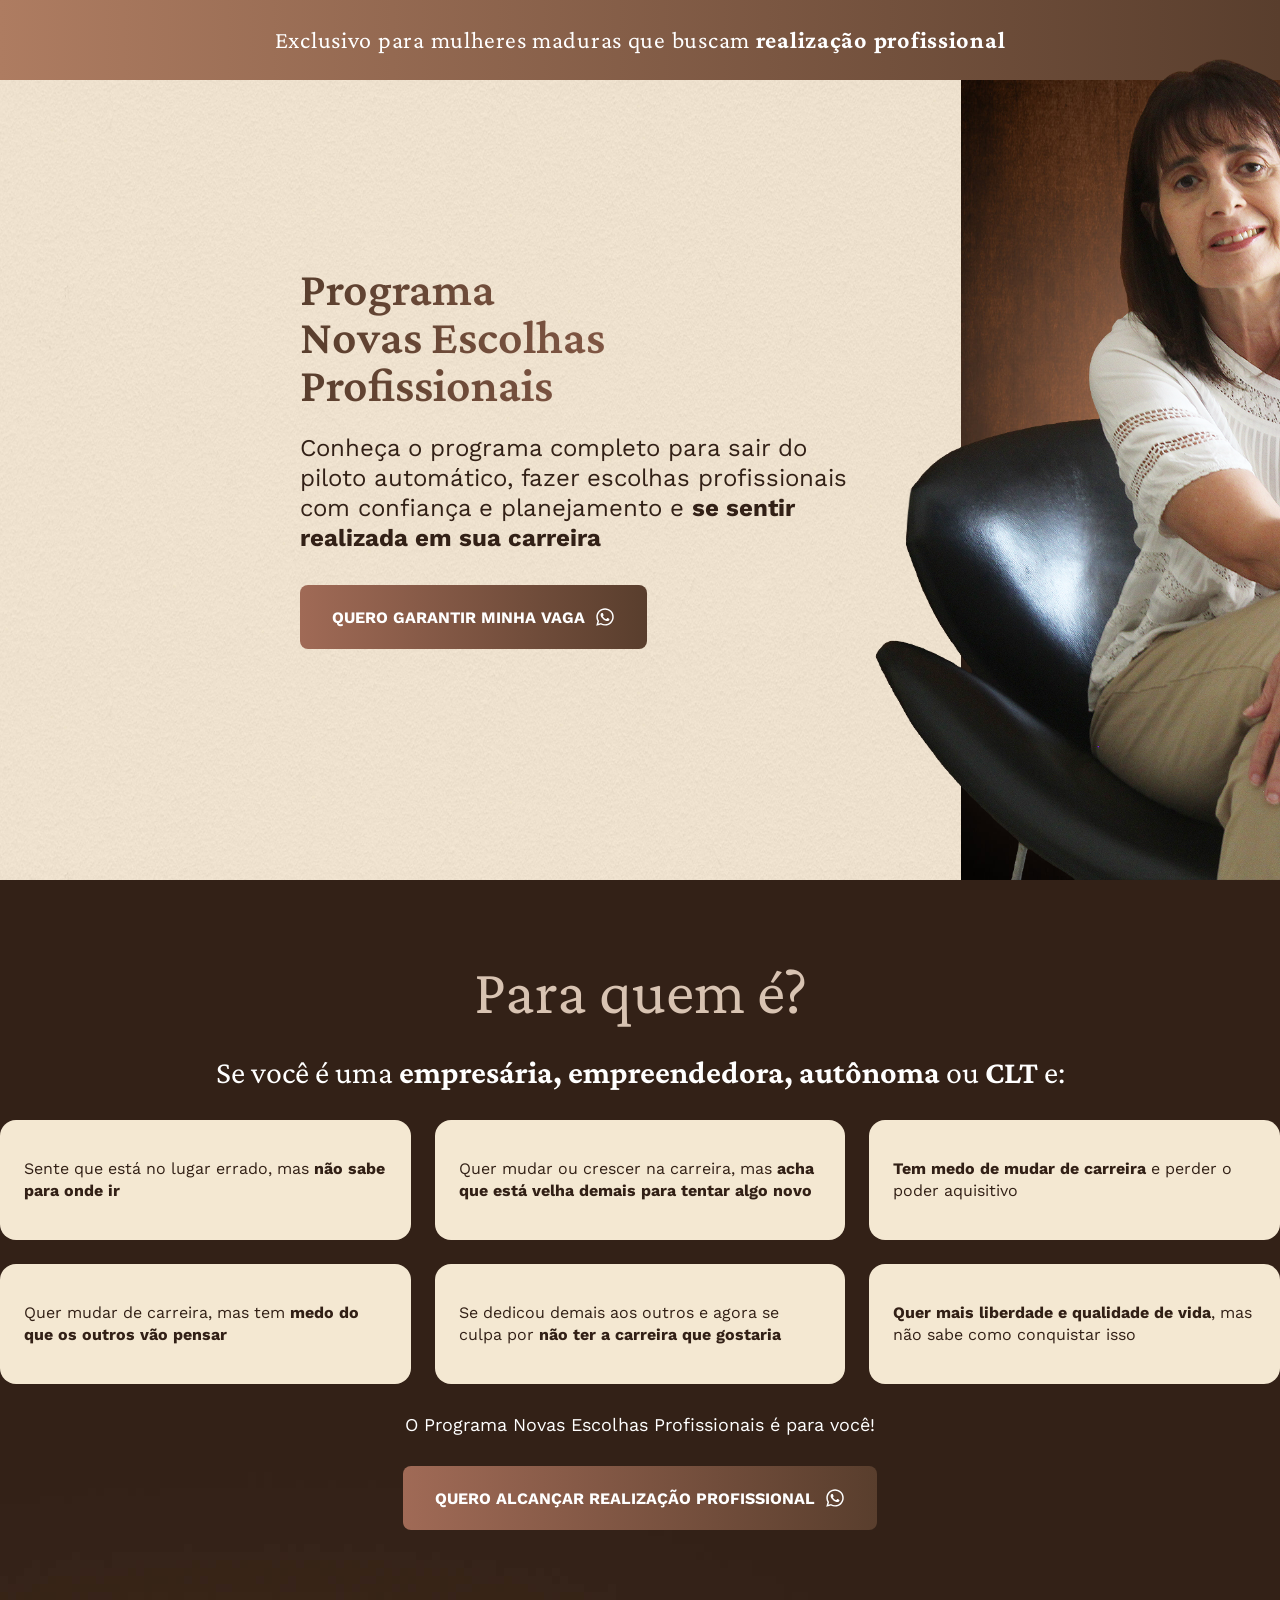
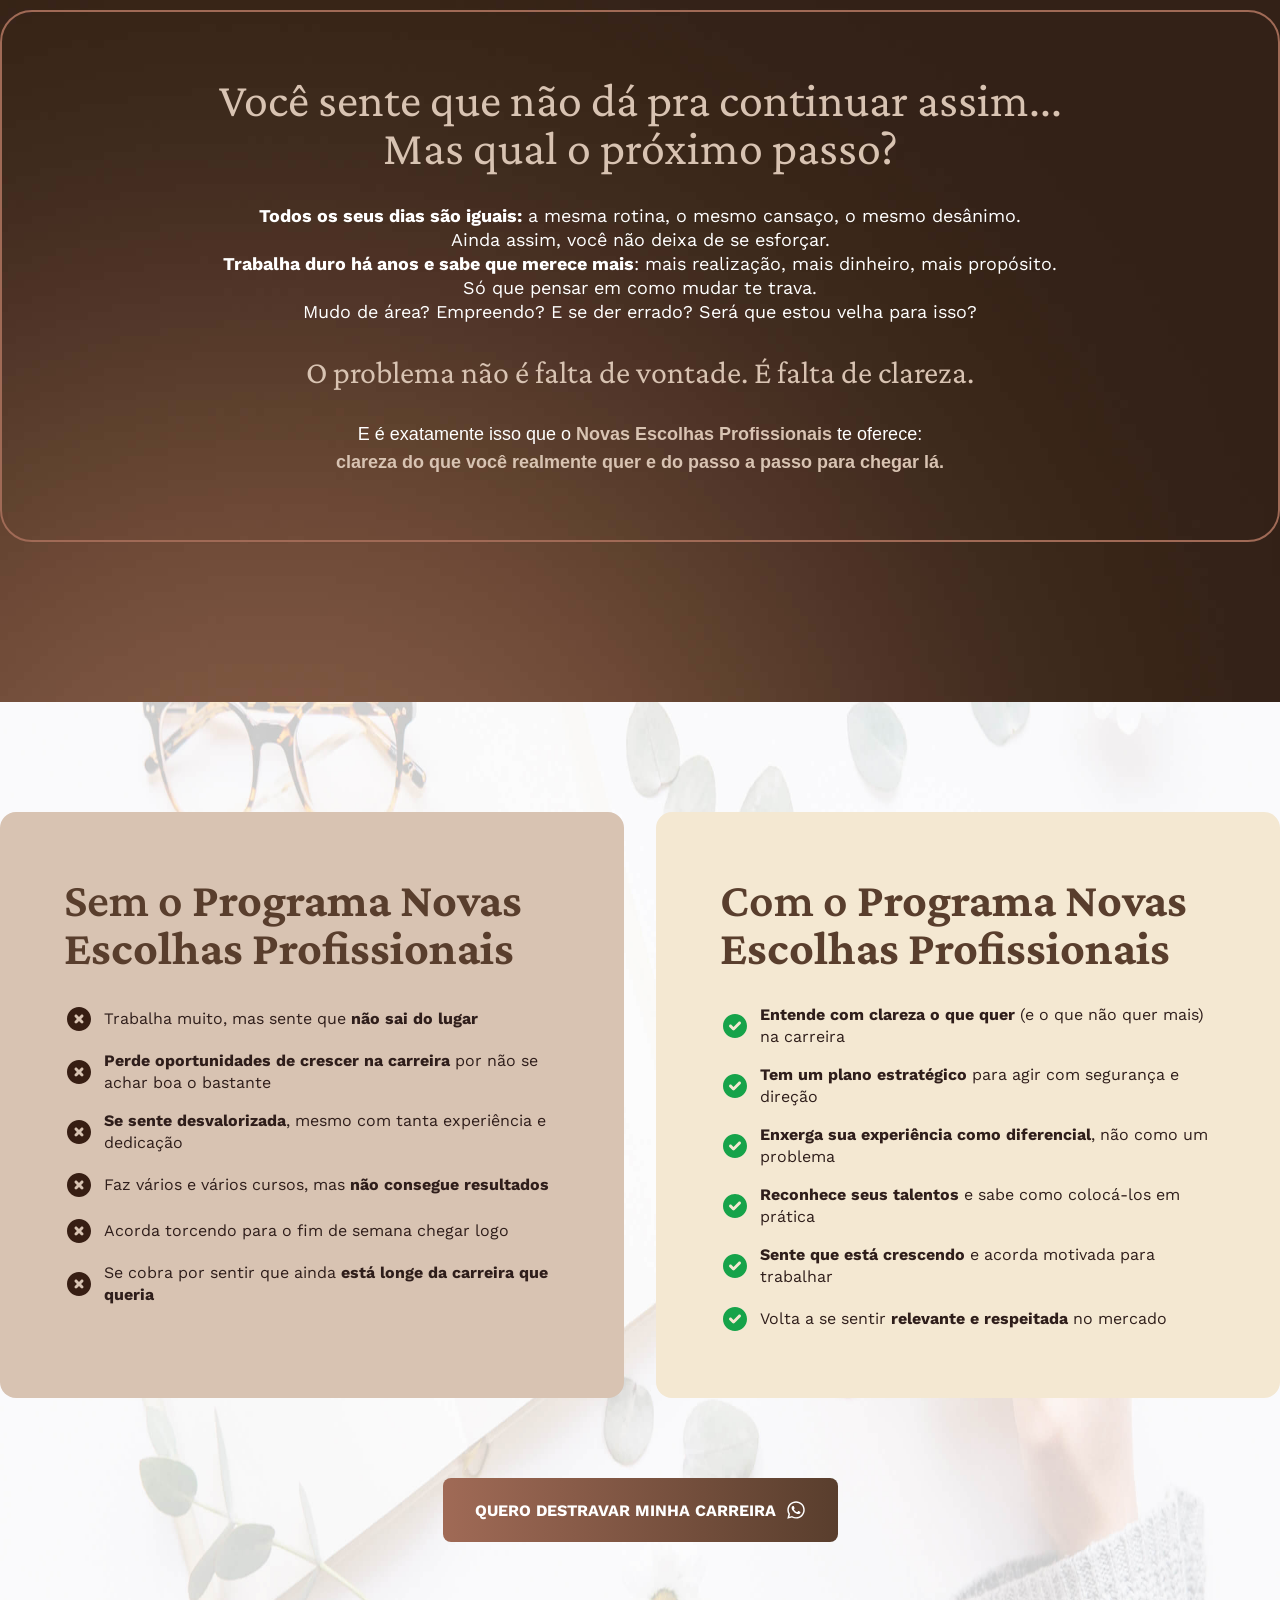
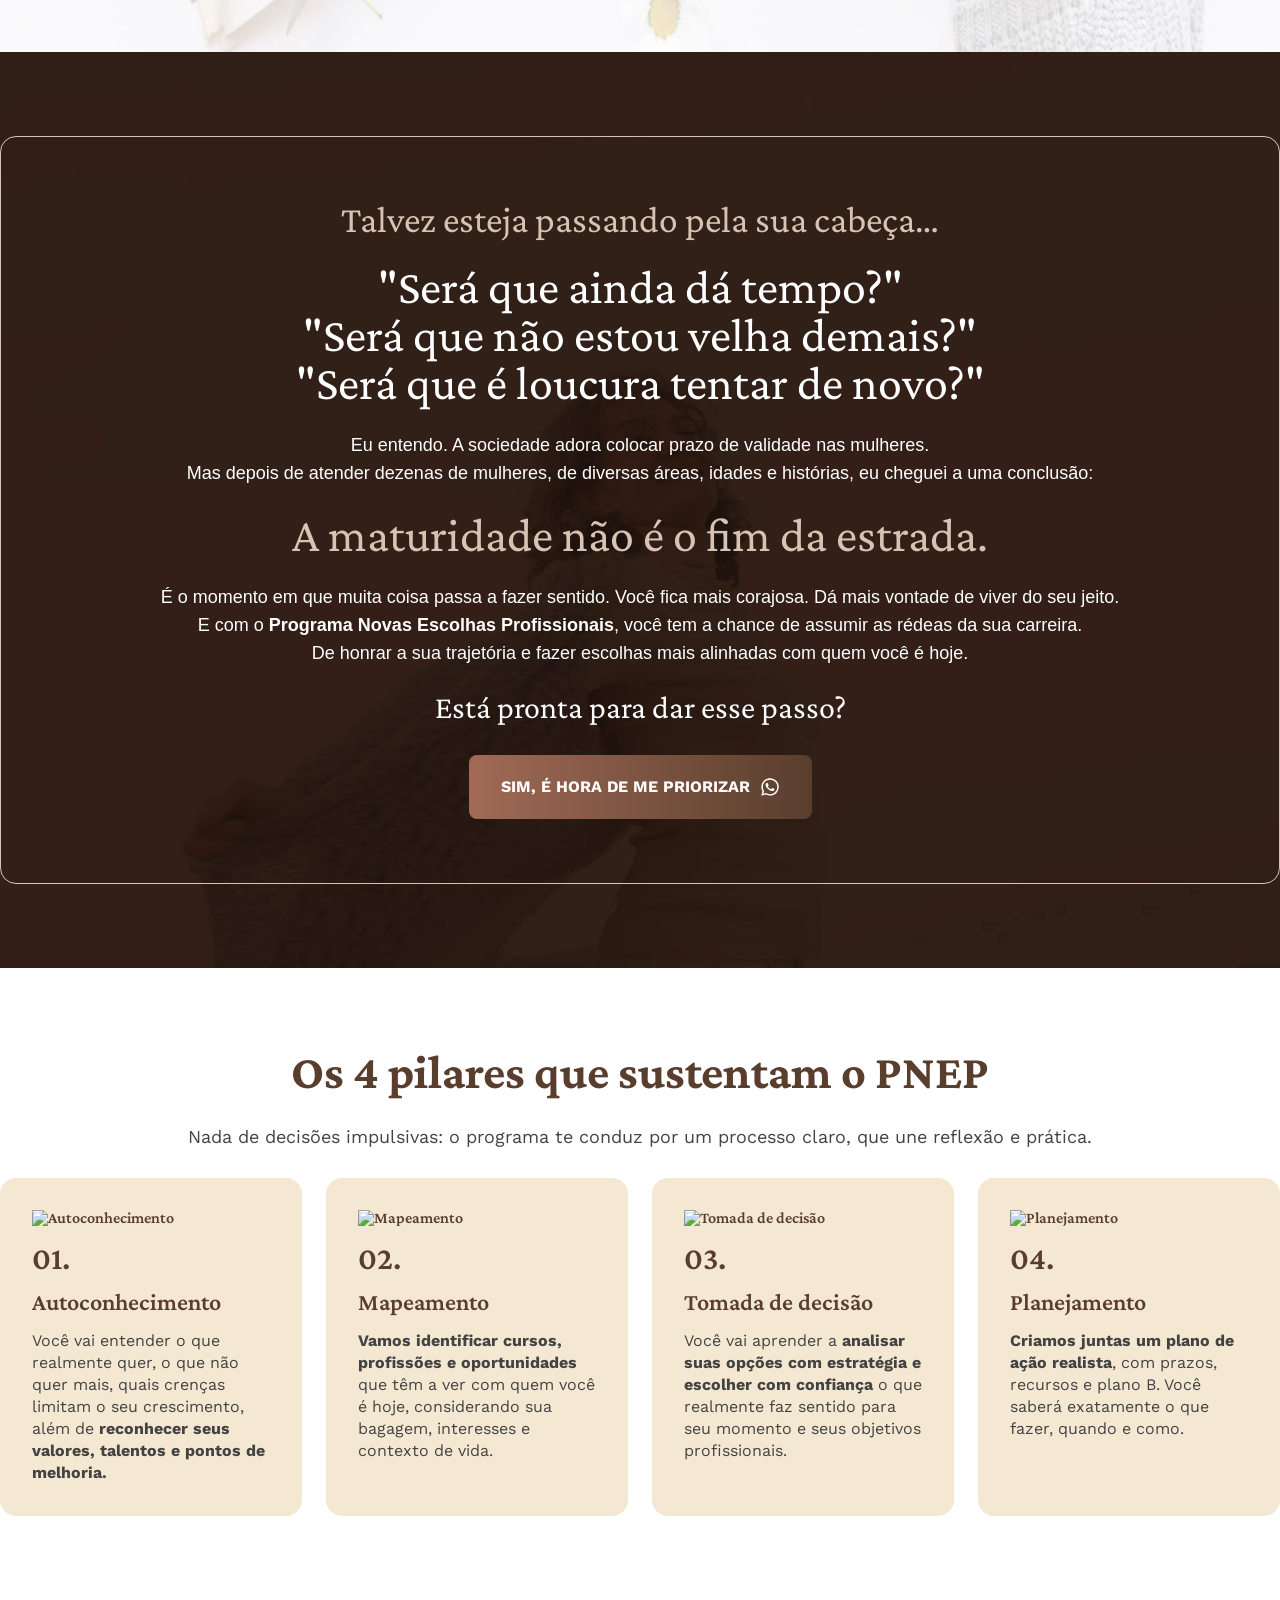
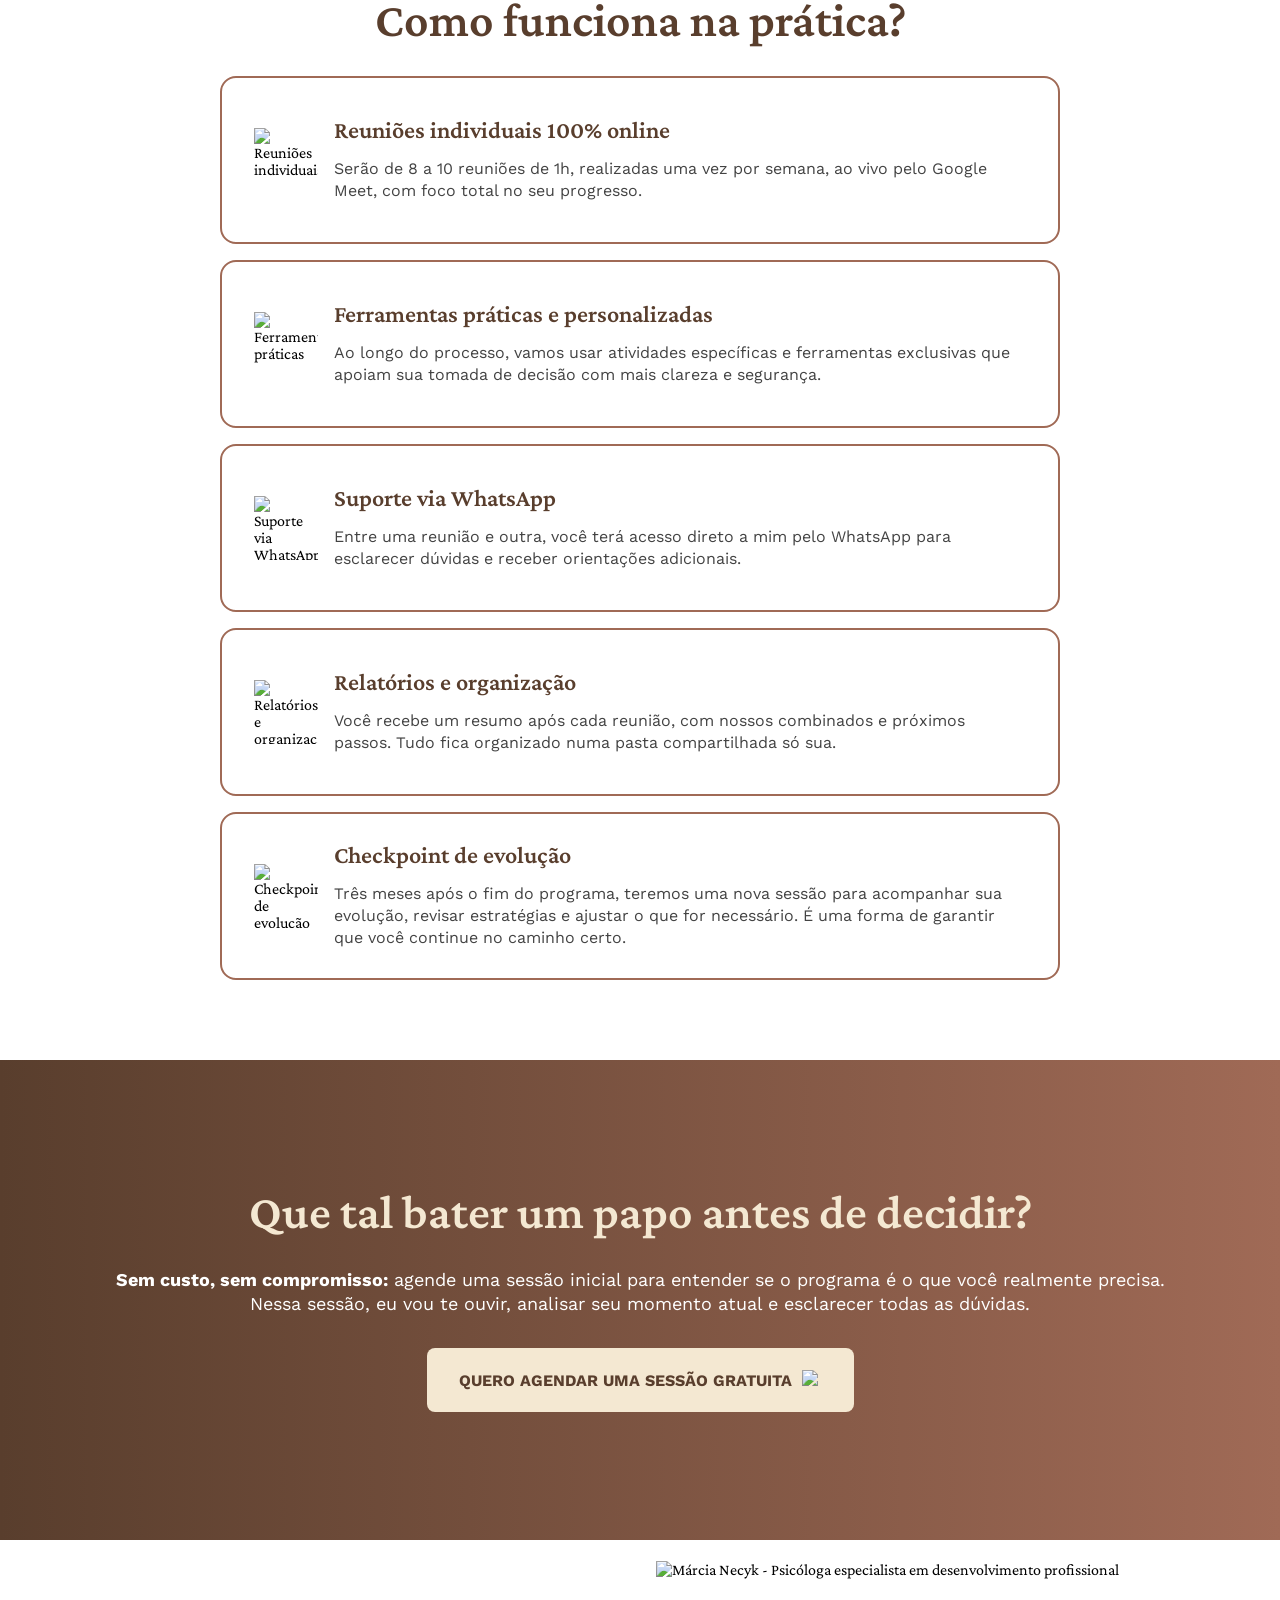
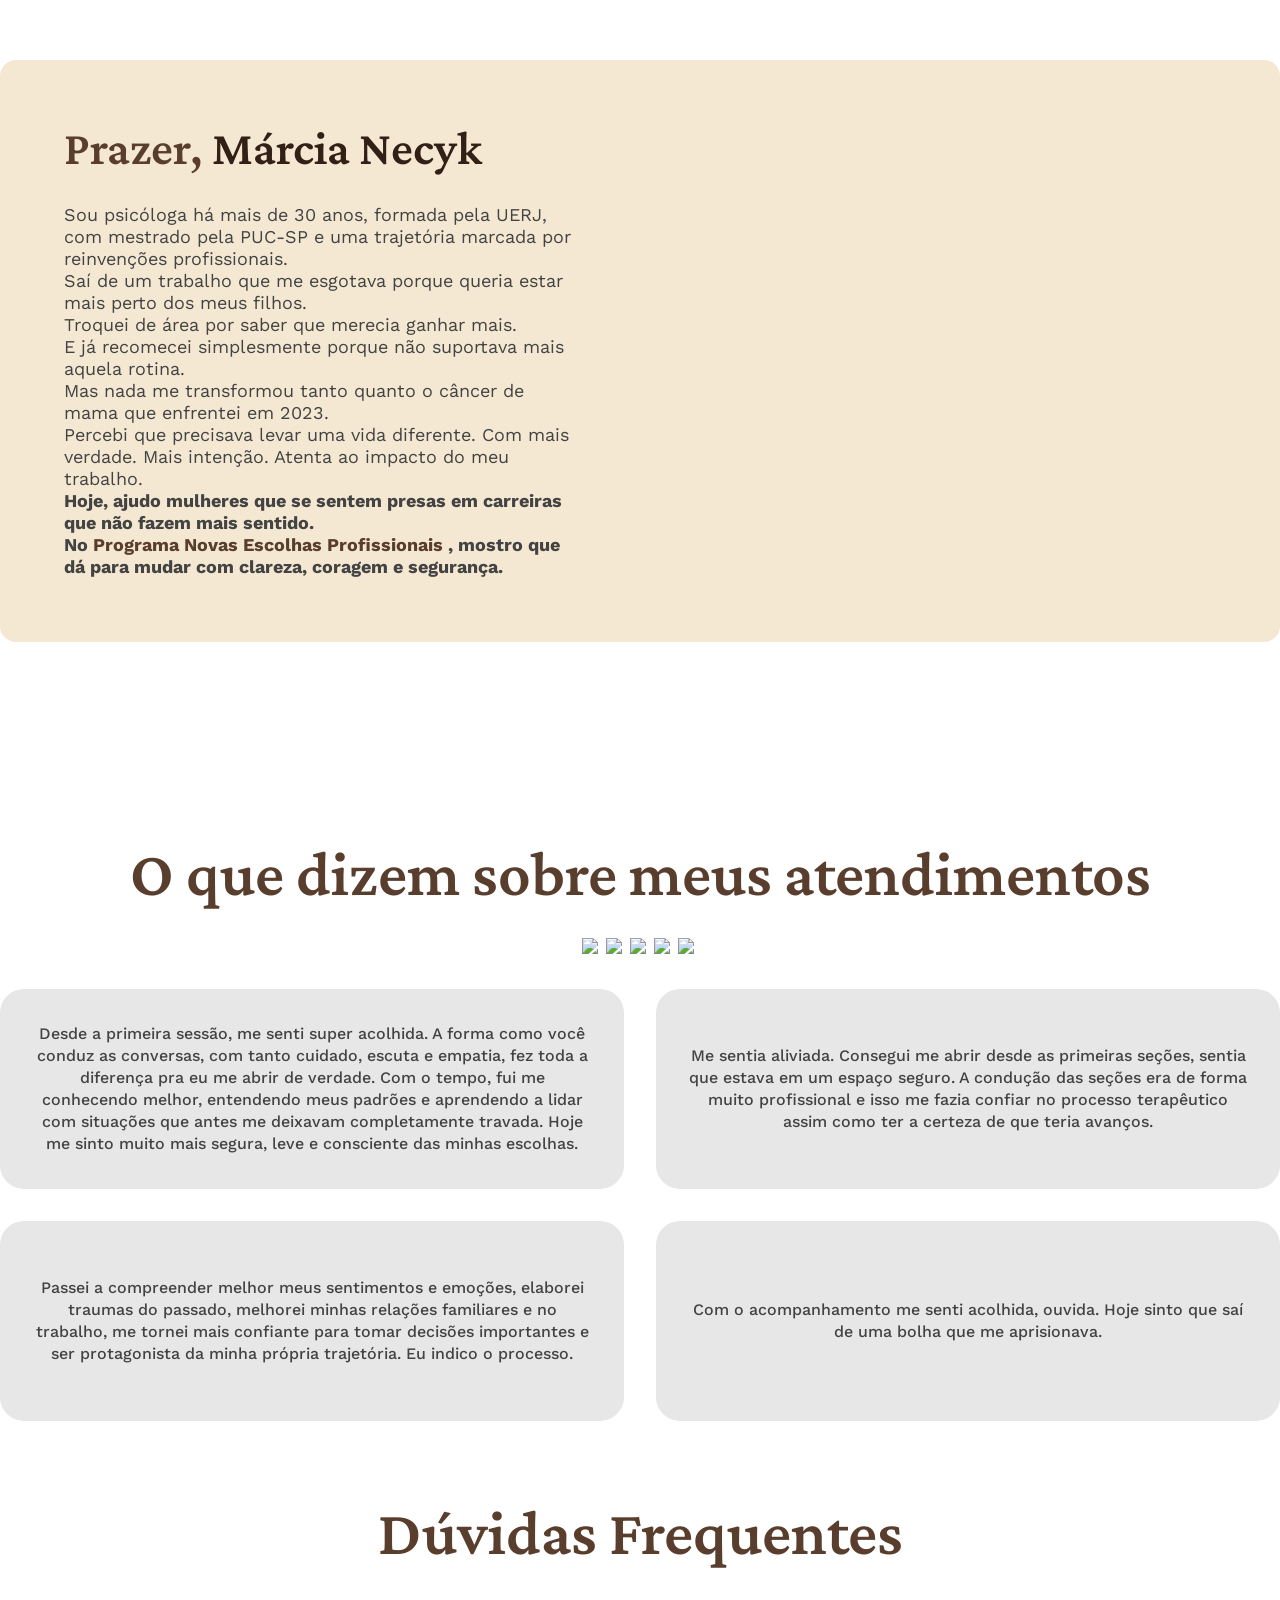
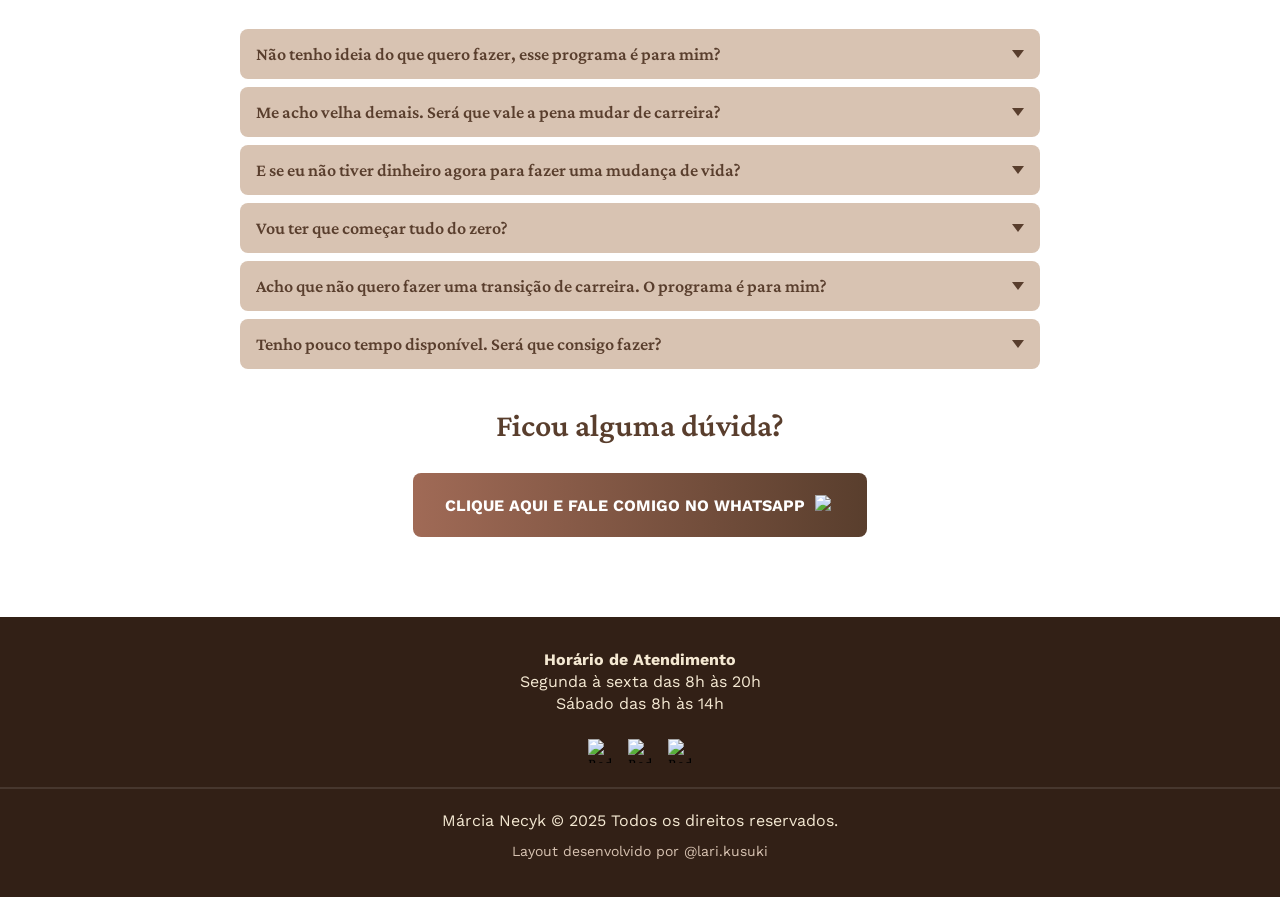
==== commit 87506526: "mobile fixes" ====
--- a/home.html
+++ b/home.html
@@ -15,8 +15,7 @@
   <body>
     <header class="header">
       <nav class="nav-bar">
-        <span class="nav-text">Exclusivo para mulheres maduras que buscam</span>
-        <span class="highlight-text">realização profissional</span>
+        <span class="nav-text">Exclusivo para mulheres maduras que buscam <strong>realização profissional</strong></span>
       </nav>
       <div class="main-container">
         <div class="title-section">
@@ -72,10 +71,9 @@
           <h2 class="target-audience-title">Para quem é?</h2>
 
           <p class="target-audience-subtitle">
-            <span class="subtitle-light">Se você é uma </span
-            ><strong>empresária, empreendedora, autônoma</strong><br />
-            <span class="subtitle-light">ou </span><strong>CLT</strong
-            ><span class="subtitle-light"> e:</span>
+            Se você é uma
+            <strong>empresária, empreendedora, autônoma</strong> ou
+            <strong>CLT</strong> e:
           </p>
 
           <div class="target-audience-boxes">
@@ -114,7 +112,7 @@
               <span class="button-text"
                 >Quero alcançar realização profissional</span
               >
-              <svg
+                            <svg
                 xmlns="http://www.w3.org/2000/svg"
                 width="20"
                 height="20"
@@ -140,7 +138,7 @@
 
           <p class="clarification-description">
             <strong>Todos os seus dias são iguais:</strong> a mesma rotina, o
-            mesmo cansaço, o mesmo desânimo. <br />
+            mesmo cansaço, o mesmo desânimo.<br />
             Ainda assim, você não deixa de se esforçar.<br />
             <strong>Trabalha duro há anos e sabe que merece mais</strong>: mais
             realização, mais dinheiro, mais propósito.<br />
@@ -150,15 +148,13 @@
           </p>
 
           <h4 class="clarification-problem">
-            <span class="problem-light"
-              >O problema não é falta de vontade. É falta de clareza.</span
-            >
+            O problema não é falta de vontade. É falta de clareza.
           </h4>
 
           <p class="clarification-solution">
             E é exatamente isso que o
             <strong>Novas Escolhas Profissionais</strong> te oferece:<br />
-            <strong class="solution-highlight"
+            <strong
               >clareza do que você realmente quer e do passo a passo para chegar
               lá.</strong
             >
@@ -321,8 +317,8 @@
                     />
                   </div>
                   <span
-                    ><strong>Sente que está crescendo</strong> e acorda
-                    motivada para trabalhar</span
+                    ><strong>Sente que está crescendo</strong> e acorda motivada
+                    para trabalhar</span
                   >
                 </li>
                 <li class="comparison-item">
@@ -345,7 +341,7 @@
           <div class="comparison-cta">
             <button class="comparison-button">
               <span class="button-text">Quero destravar minha carreira</span>
-              <svg
+                            <svg
                 xmlns="http://www.w3.org/2000/svg"
                 width="20"
                 height="20"
@@ -365,68 +361,60 @@
       </section>
 
       <!-- Section 3: Maturity Section -->
-      <!-- Section 4: Maturity Journey Section -->
-      <section class="maturity-journey-section">
-        <div class="maturity-journey-container">
-          <div class="maturity-journey-content">
-            <div class="maturity-journey-text">
-              <h3 class="maturity-journey-subtitle">
-                Talvez esteja passando pela sua cabeça…
-              </h3>
-
-              <h2 class="maturity-journey-title">
-                "Será que ainda dá tempo?"<br />
-                "Será que não estou velha demais?"<br />
-                "Será que é loucura tentar de novo?"
-              </h2>
-
-              <p class="maturity-journey-understanding">
-                Eu entendo. A sociedade adora colocar prazo de validade nas
-                mulheres.<br /><br />
-                Mas depois de atender dezenas de mulheres, de diversas áreas,
-                idades e histórias, eu cheguei a uma conclusão:
-              </p>
-
-              <h3 class="maturity-journey-conclusion">
-                A maturidade não é o fim da estrada.
-              </h3>
-
-              <p class="maturity-journey-explanation">
-                É o momento em que muita coisa passa a fazer sentido. Você fica
-                mais corajosa. Dá mais vontade de viver do seu jeito.<br /><br />
-                E com o
-                <span class="program-highlight">
-                  Programa Novas Escolhas Profissionais
-                </span>
-                , você tem a chance de assumir as rédeas da sua carreira.<br />
-                De honrar a sua trajetória e fazer escolhas mais alinhadas com
-                quem você é hoje.
-              </p>
-
-              <h4 class="maturity-journey-question">
-                Está pronta para dar esse passo?
-              </h4>
-            </div>
-
-            <div class="maturity-journey-cta">
-              <button class="maturity-journey-button">
-                <span class="button-text">Sim, é hora de me priorizar</span>
-                <svg
-                  xmlns="http://www.w3.org/2000/svg"
-                  width="20"
-                  height="20"
-                  viewBox="0 0 20 20"
-                  fill="none"
-                >
-                  <path
-                    fill-rule="evenodd"
-                    clip-rule="evenodd"
-                    d="M16.1987 3.79228C15.3898 2.98293 14.4287 2.34158 13.3709 1.90515C12.3131 1.46872 11.1794 1.24583 10.0351 1.24931C5.23273 1.24931 1.32335 5.13915 1.3214 9.92118C1.31927 11.4439 1.72065 12.94 2.48468 14.2571L1.24835 18.7493L5.86749 17.5435C7.14609 18.2361 8.57738 18.5986 10.0316 18.5981H10.0351C14.837 18.5981 18.746 14.7079 18.7484 9.92626C18.7513 8.78586 18.5273 7.65626 18.0896 6.60319C17.6519 5.55012 17.0092 4.59462 16.1987 3.79228ZM10.0351 17.1345H10.0319C8.73561 17.1349 7.46284 16.7879 6.34601 16.1298L6.08155 15.9735L3.34054 16.6892L4.07218 14.0294L3.89991 13.756C3.17506 12.6084 2.79103 11.2785 2.79249 9.92118C2.79249 5.94736 6.04288 2.71415 10.0378 2.71415C11.9542 2.71073 13.7935 3.46866 15.1511 4.82123C16.5087 6.1738 17.2735 8.01025 17.2773 9.92665C17.2757 13.9009 14.0269 17.1345 10.0351 17.1345ZM14.0073 11.7364C13.7898 11.6278 12.7183 11.1036 12.5198 11.0313C12.3214 10.9591 12.1749 10.9227 12.03 11.1399C11.8851 11.3571 11.4675 11.8431 11.3405 11.9895C11.2136 12.136 11.0866 12.152 10.8691 12.0435C10.6515 11.9349 9.94952 11.7063 9.11788 10.9681C8.47062 10.3934 8.0339 9.68408 7.90695 9.46728C7.77999 9.25048 7.89327 9.1329 8.00226 9.02509C8.1003 8.92782 8.21984 8.77197 8.32882 8.6454C8.4378 8.51884 8.47413 8.42822 8.5464 8.28368C8.61866 8.13915 8.58273 8.01259 8.52843 7.90439C8.47413 7.79618 8.03859 6.72939 7.85734 6.2954C7.68038 5.87275 7.50109 5.93017 7.36749 5.92353C7.24054 5.91728 7.09406 5.91572 6.94991 5.91572C6.83972 5.91858 6.73131 5.94414 6.63143 5.99078C6.53156 6.03742 6.44237 6.10416 6.36945 6.18681C6.16984 6.404 5.60734 6.929 5.60734 7.99462C5.60734 9.06025 6.38859 10.0915 6.4964 10.236C6.60421 10.3806 8.03155 12.5692 10.2155 13.5079C10.6211 13.6816 11.0355 13.8339 11.4569 13.9642C11.9784 14.129 12.453 14.106 12.828 14.0501C13.2464 13.988 14.1171 13.5259 14.298 13.0196C14.4788 12.5134 14.4792 12.0798 14.4249 11.9895C14.3706 11.8993 14.2253 11.8446 14.0073 11.7364Z"
-                    fill="white"
-                  />
-                </svg>
-              </button>
-            </div>
+      <section class="maturity-section">
+        <div class="maturity-container">
+          <div class="maturity-content">
+            <h3 class="maturity-subtitle">
+              Talvez esteja passando pela sua cabeça…
+            </h3>
+
+            <h2 class="maturity-title">
+              "Será que ainda dá tempo?"<br />
+              "Será que não estou velha demais?"<br />
+              "Será que é loucura tentar de novo?"
+            </h2>
+
+            <p class="maturity-understanding">
+              Eu entendo. A sociedade adora colocar prazo de validade nas
+              mulheres.<br />
+              Mas depois de atender dezenas de mulheres, de diversas áreas,
+              idades e histórias, eu cheguei a uma conclusão:
+            </p>
+
+            <h3 class="maturity-conclusion">
+              A maturidade não é o fim da estrada.
+            </h3>
+
+            <p class="maturity-explanation">
+              É o momento em que muita coisa passa a fazer sentido. Você fica
+              mais corajosa. Dá mais vontade de viver do seu jeito.<br />
+              E com o <strong>Programa Novas Escolhas Profissionais</strong>,
+              você tem a chance de assumir as rédeas da sua carreira.<br />
+              De honrar a sua trajetória e fazer escolhas mais alinhadas com
+              quem você é hoje.
+            </p>
+
+            <h4 class="maturity-question">Está pronta para dar esse passo?</h4>
+          </div>
+
+          <div class="maturity-cta">
+            <button class="maturity-button">
+              <span class="button-text">Sim, é hora de me priorizar</span>
+                            <svg
+                xmlns="http://www.w3.org/2000/svg"
+                width="20"
+                height="20"
+                viewBox="0 0 20 20"
+                fill="none"
+              >
+                <path
+                  fill-rule="evenodd"
+                  clip-rule="evenodd"
+                  d="M16.1987 3.79228C15.3898 2.98293 14.4287 2.34158 13.3709 1.90515C12.3131 1.46872 11.1794 1.24583 10.0351 1.24931C5.23273 1.24931 1.32335 5.13915 1.3214 9.92118C1.31927 11.4439 1.72065 12.94 2.48468 14.2571L1.24835 18.7493L5.86749 17.5435C7.14609 18.2361 8.57738 18.5986 10.0316 18.5981H10.0351C14.837 18.5981 18.746 14.7079 18.7484 9.92626C18.7513 8.78586 18.5273 7.65626 18.0896 6.60319C17.6519 5.55012 17.0092 4.59462 16.1987 3.79228ZM10.0351 17.1345H10.0319C8.73561 17.1349 7.46284 16.7879 6.34601 16.1298L6.08155 15.9735L3.34054 16.6892L4.07218 14.0294L3.89991 13.756C3.17506 12.6084 2.79103 11.2785 2.79249 9.92118C2.79249 5.94736 6.04288 2.71415 10.0378 2.71415C11.9542 2.71073 13.7935 3.46866 15.1511 4.82123C16.5087 6.1738 17.2735 8.01025 17.2773 9.92665C17.2757 13.9009 14.0269 17.1345 10.0351 17.1345ZM14.0073 11.7364C13.7898 11.6278 12.7183 11.1036 12.5198 11.0313C12.3214 10.9591 12.1749 10.9227 12.03 11.1399C11.8851 11.3571 11.4675 11.8431 11.3405 11.9895C11.2136 12.136 11.0866 12.152 10.8691 12.0435C10.6515 11.9349 9.94952 11.7063 9.11788 10.9681C8.47062 10.3934 8.0339 9.68408 7.90695 9.46728C7.77999 9.25048 7.89327 9.1329 8.00226 9.02509C8.1003 8.92782 8.21984 8.77197 8.32882 8.6454C8.4378 8.51884 8.47413 8.42822 8.5464 8.28368C8.61866 8.13915 8.58273 8.01259 8.52843 7.90439C8.47413 7.79618 8.03859 6.72939 7.85734 6.2954C7.68038 5.87275 7.50109 5.93017 7.36749 5.92353C7.24054 5.91728 7.09406 5.91572 6.94991 5.91572C6.83972 5.91858 6.73131 5.94414 6.63143 5.99078C6.53156 6.03742 6.44237 6.10416 6.36945 6.18681C6.16984 6.404 5.60734 6.929 5.60734 7.99462C5.60734 9.06025 6.38859 10.0915 6.4964 10.236C6.60421 10.3806 8.03155 12.5692 10.2155 13.5079C10.6211 13.6816 11.0355 13.8339 11.4569 13.9642C11.9784 14.129 12.453 14.106 12.828 14.0501C13.2464 13.988 14.1171 13.5259 14.298 13.0196C14.4788 12.5134 14.4792 12.0798 14.4249 11.9895C14.3706 11.8993 14.2253 11.8446 14.0073 11.7364Z"
+                  fill="white"
+                />
+              </svg>
+            </button>
           </div>
         </div>
       </section>
@@ -748,132 +736,93 @@
 
         <!-- FAQ Container -->
         <div class="faq-container">
-          <h2 class="faq-title">Dúvidas Frequentes</h2>
-
-          <div class="faq-list">
-            <!-- FAQ Item 1 -->
-            <div class="faq-item">
-              <input type="checkbox" id="faq1" class="faq-checkbox" />
-              <label for="faq1" class="faq-question">
-                <span
-                  >Não tenho ideia do que quero fazer, esse programa é para
-                  mim?</span
-                >
+    <h2 class="faq-title">Dúvidas Frequentes</h2>
+
+    <div class="faq-list">
+        <!-- FAQ Item 1 -->
+        <div class="faq-item">
+            <input type="checkbox" id="faq1" class="faq-checkbox">
+            <label for="faq1" class="faq-question">
+                <span>Não tenho ideia do que quero fazer, esse programa é para mim?</span>
                 <div class="faq-icon"></div>
-              </label>
-              <div class="faq-answer">
-                Claro. Tudo bem não saber o que quer, você só precisa ter
-                certeza de que não dá mais para continuar do mesmo jeito. O
-                Programa te ajuda a sair da confusão e encontrar clareza sobre o
-                que realmente faz sentido para você hoje.
-              </div>
-            </div>
-
-            <!-- FAQ Item 2 -->
-            <div class="faq-item">
-              <input type="checkbox" id="faq2" class="faq-checkbox" />
-              <label for="faq2" class="faq-question">
-                <span
-                  >Me acho velha demais. Será que vale a pena mudar de
-                  carreira?</span
-                >
+            </label>
+            <div class="faq-answer">
+                Claro. Tudo bem não saber o que quer, você só precisa ter certeza de que não dá mais para continuar do mesmo jeito. O Programa te ajuda a sair da confusão e encontrar clareza sobre o que realmente faz sentido para você hoje.
+            </div>
+        </div>
+
+        <!-- FAQ Item 2 -->
+        <div class="faq-item">
+            <input type="checkbox" id="faq2" class="faq-checkbox">
+            <label for="faq2" class="faq-question">
+                <span>Me acho velha demais. Será que vale a pena mudar de carreira?</span>
                 <div class="faq-icon"></div>
-              </label>
-              <div class="faq-answer">
-                A idade é apenas um número! Muitas mulheres fazem transições de
-                carreira bem-sucedidas aos 40, 50, 60 anos ou mais. Sua
-                experiência e maturidade são na verdade vantagens competitivas.
-                O programa foi criado especificamente para mulheres maduras que
-                querem fazer mudanças significativas em suas carreiras.
-              </div>
-            </div>
-
-            <!-- FAQ Item 3 -->
-            <div class="faq-item">
-              <input type="checkbox" id="faq3" class="faq-checkbox" />
-              <label for="faq3" class="faq-question">
-                <span
-                  >E se eu não tiver dinheiro agora para fazer uma mudança de
-                  vida?</span
-                >
+            </label>
+            <div class="faq-answer">
+                A idade é apenas um número! Muitas mulheres fazem transições de carreira bem-sucedidas aos 40, 50, 60 anos ou mais. Sua experiência e maturidade são na verdade vantagens competitivas. O programa foi criado especificamente para mulheres maduras que querem fazer mudanças significativas em suas carreiras.
+            </div>
+        </div>
+
+        <!-- FAQ Item 3 -->
+        <div class="faq-item">
+            <input type="checkbox" id="faq3" class="faq-checkbox">
+            <label for="faq3" class="faq-question">
+                <span>E se eu não tiver dinheiro agora para fazer uma mudança de vida?</span>
                 <div class="faq-icon"></div>
-              </label>
-              <div class="faq-answer">
-                O programa ajuda você a criar um plano estratégico que considera
-                sua situação financeira atual. Nem toda mudança requer grande
-                investimento inicial. Exploramos opções que se adequam ao seu
-                orçamento e cronograma, incluindo transições graduais e
-                aproveitamento de habilidades existentes.
-              </div>
-            </div>
-
-            <!-- FAQ Item 4 -->
-            <div class="faq-item">
-              <input type="checkbox" id="faq4" class="faq-checkbox" />
-              <label for="faq4" class="faq-question">
+            </label>
+            <div class="faq-answer">
+                O programa ajuda você a criar um plano estratégico que considera sua situação financeira atual. Nem toda mudança requer grande investimento inicial. Exploramos opções que se adequam ao seu orçamento e cronograma, incluindo transições graduais e aproveitamento de habilidades existentes.
+            </div>
+        </div>
+
+        <!-- FAQ Item 4 -->
+        <div class="faq-item">
+            <input type="checkbox" id="faq4" class="faq-checkbox">
+            <label for="faq4" class="faq-question">
                 <span>Vou ter que começar tudo do zero?</span>
                 <div class="faq-icon"></div>
-              </label>
-              <div class="faq-answer">
-                Definitivamente não! Uma das grandes vantagens da maturidade
-                profissional é a bagagem de experiências, habilidades e
-                conhecimentos que você já possui. O programa ajuda a identificar
-                como transferir e aproveitar essas competências em novas áreas
-                ou funções.
-              </div>
-            </div>
-
-            <!-- FAQ Item 5 -->
-            <div class="faq-item">
-              <input type="checkbox" id="faq5" class="faq-checkbox" />
-              <label for="faq5" class="faq-question">
-                <span
-                  >Acho que não quero fazer uma transição de carreira. O
-                  programa é para mim?</span
-                >
+            </label>
+            <div class="faq-answer">
+                Definitivamente não! Uma das grandes vantagens da maturidade profissional é a bagagem de experiências, habilidades e conhecimentos que você já possui. O programa ajuda a identificar como transferir e aproveitar essas competências em novas áreas ou funções.
+            </div>
+        </div>
+
+        <!-- FAQ Item 5 -->
+        <div class="faq-item">
+            <input type="checkbox" id="faq5" class="faq-checkbox">
+            <label for="faq5" class="faq-question">
+                <span>Acho que não quero fazer uma transição de carreira. O programa é para mim?</span>
                 <div class="faq-icon"></div>
-              </label>
-              <div class="faq-answer">
-                Sim! O programa não é apenas para quem quer mudar completamente
-                de carreira. Também é para quem quer crescer na área atual,
-                encontrar mais propósito no trabalho, melhorar relacionamentos
-                profissionais ou simplesmente ganhar clareza sobre seus próximos
-                passos.
-              </div>
-            </div>
-
-            <!-- FAQ Item 6 -->
-            <div class="faq-item">
-              <input type="checkbox" id="faq6" class="faq-checkbox" />
-              <label for="faq6" class="faq-question">
-                <span
-                  >Tenho pouco tempo disponível. Será que consigo fazer?</span
-                >
+            </label>
+            <div class="faq-answer">
+                Sim! O programa não é apenas para quem quer mudar completamente de carreira. Também é para quem quer crescer na área atual, encontrar mais propósito no trabalho, melhorar relacionamentos profissionais ou simplesmente ganhar clareza sobre seus próximos passos.
+            </div>
+        </div>
+
+        <!-- FAQ Item 6 -->
+        <div class="faq-item">
+            <input type="checkbox" id="faq6" class="faq-checkbox">
+            <label for="faq6" class="faq-question">
+                <span>Tenho pouco tempo disponível. Será que consigo fazer?</span>
                 <div class="faq-icon"></div>
-              </label>
-              <div class="faq-answer">
-                O programa foi desenhado pensando na realidade de mulheres com
-                agenda corrida. São sessões semanais de 1 hora, e você pode
-                escolher horários que funcionem melhor para você. O investimento
-                de tempo é pequeno comparado ao impacto transformador que pode
-                ter na sua vida profissional.
-              </div>
-            </div>
-          </div>
-
-          <h3 class="faq-final-question">Ficou alguma dúvida?</h3>
-
-          <button class="faq-whatsapp-button">
-            <span class="button-text"
-              >Clique aqui e fale comigo no WhatsApp</span
-            >
-            <img
-              src="https://cdn.builder.io/api/v1/image/assets/f8fb328c27a440b6885a70f9323f9bd3/bca66f8cf35784dc7886bff5a414066bdea5ad7e?placeholderIfAbsent=true"
-              alt="WhatsApp icon"
-              class="button-icon"
-            />
-          </button>
-        </div>
+            </label>
+            <div class="faq-answer">
+                O programa foi desenhado pensando na realidade de mulheres com agenda corrida. São sessões semanais de 1 hora, e você pode escolher horários que funcionem melhor para você. O investimento de tempo é pequeno comparado ao impacto transformador que pode ter na sua vida profissional.
+            </div>
+        </div>
+    </div>
+
+    <h3 class="faq-final-question">Ficou alguma dúvida?</h3>
+
+    <button class="faq-whatsapp-button">
+        <span class="button-text">Clique aqui e fale comigo no WhatsApp</span>
+        <img
+            src="https://cdn.builder.io/api/v1/image/assets/f8fb328c27a440b6885a70f9323f9bd3/bca66f8cf35784dc7886bff5a414066bdea5ad7e?placeholderIfAbsent=true"
+            alt="WhatsApp icon"
+            class="button-icon"
+        />
+    </button>
+</div>
       </section>
     </main>
 
--- a/styles.css
+++ b/styles.css
@@ -42,7 +42,7 @@
   width: 100vw; /* Mudança: de 100% para 100vw */
   margin-left: calc(
     -50vw + 50%
-  ); /* Mudança: adicionar para expandir para as bordas */
+  );
   padding: 0 20px;
   gap: 10px;
   font-family: var(--crimson-font);
@@ -213,33 +213,31 @@
 
 .target-audience-section {
   display: flex;
-  margin-left: auto;
-  margin-right: auto;
-  max-width: 480px;
-  width: 100%;
-  padding: 40px 20px;
-  flex-direction: column;
+  flex-direction: column;
+  justify-content: center;
+  align-items: center;
+  width: 100%;
+  padding: 80px 0;
+  background-image: url("./images/bg-03.jpg");
   overflow: hidden;
-  align-items: stretch;
-  font-family: var(--crimson-font);
   font-weight: 600;
-  justify-content: center;
-  background-image: url("./images/bg-03.jpg");
 }
 
 .target-audience-container {
   display: flex;
-  width: 100%;
-  flex-direction: column;
-  align-items: stretch;
+  width: 1280px;
+  max-width: 100%;
+  flex-direction: column;
+  align-items: center;
+  font-family: var(--work-sans-font);
   color: #fff;
   justify-content: center;
 }
 
 .target-audience-title {
   color: #d8c3b2;
-  text-align: center;
-  font-size: 40px;
+  font-family: var(--crimson-font);
+  font-size: 64px;
   line-height: 1;
   font-weight: 400;
   margin: 0;
@@ -248,66 +246,60 @@
 .target-audience-subtitle {
   color: #fff;
   text-align: center;
-  font-size: 24px;
-  line-height: 24px;
-  margin-top: 24px;
-  font-weight: 600;
-}
-
-.subtitle-light {
+  font-family: var(--crimson-font);
+  font-size: 32px;
+  line-height: 1;
+  margin-top: 32px;
   font-weight: 400;
 }
 
 .target-audience-boxes {
-  margin-top: 24px;
-  width: 100%;
-  font-family: var(--work-sans-font);
+  display: flex;
+  margin-top: 32px;
+  width: 100%;
+  max-width: 1280px;
+  align-items: flex-start;
+  gap: 24px;
   font-size: 16px;
   color: #322016;
   font-weight: 400;
-  line-height: 20px;
+  line-height: 22px;
+  justify-content: flex-start;
+  flex-wrap: wrap;
 }
 
 .target-audience-box {
   color: #322016;
+  align-self: stretch;
   flex: 1;
-  flex-shrink: 1;
-  flex-basis: 0%;
+  min-width: 400px;
+  align-content: center;
+  flex-wrap: wrap;
   border-radius: 16px;
-  width: 100%;
-  padding: 24px;
+  min-height: 120px;
+  padding: 38px 24px;
   gap: 24px;
   background-color: #f4e8d2;
 }
 
-.target-audience-box:not(:first-child) {
-  margin-top: 24px;
-}
-
 .target-audience-conclusion {
   color: #fff;
-  text-align: center;
-  font-size: 20px;
-  line-height: 20px;
-  margin-top: 24px;
-  font-weight: 600;
+  font-size: 18px;
+  font-weight: 400;
+  line-height: 1;
+  margin-top: 32px;
 }
 
 .target-audience-cta {
-  justify-content: center;
-  align-items: center;
-  border-radius: 8px;
-  display: flex;
-  margin-top: 24px;
-  min-height: 64px;
-  width: 100%;
-  padding: 0 24px;
-  gap: 10px;
-  font-family: var(--work-sans-font);
+  display: flex;
+  margin-top: 32px;
+  align-items: flex-start;
+  gap: 8px;
   font-size: 16px;
   font-weight: 700;
   text-align: center;
   text-transform: uppercase;
+  justify-content: flex-start;
 }
 
 .target-audience-button {
@@ -315,11 +307,15 @@
   align-items: center;
   border-radius: 8px;
   display: flex;
+  min-width: 240px;
   min-height: 64px;
-  width: 100%;
-  padding: 0 24px;
+  padding: 0 32px;
   gap: 10px;
-  background: linear-gradient(90deg, #a06a56 0%, #593e2d 100%);
+  border-radius: 8px;
+  background: var(
+    --Gradiente,
+    linear-gradient(90deg, #a06a56 0%, #593e2d 100%)
+  );
   border: none;
   cursor: pointer;
   font-family: var(--work-sans-font);
@@ -329,46 +325,28 @@
   text-transform: uppercase;
 }
 
-.target-audience-button .button-text {
-  color: #fff;
-  font-feature-settings:
-    "liga" off,
-    "clig" off;
-  align-self: stretch;
-  margin-top: auto;
-  margin-bottom: auto;
-  flex: 1;
-  flex-shrink: 1;
-  flex-basis: 0%;
-}
-
-.target-audience-button svg {
-  aspect-ratio: 1;
-  object-fit: contain;
-  object-position: center;
-  width: 20px;
-  align-self: stretch;
-  margin-top: auto;
-  margin-bottom: auto;
-  flex-shrink: 0;
-}
-
 .clarification-container {
+  justify-content: center; /* Mudança: de flex-end para center */
+  align-items: center; /* Mudança: de flex-start para center */
   border-radius: 32px;
   border: 2px solid #a06a56;
-  margin-top: 40px;
-  width: 100%;
-  padding: 24px;
-  font-size: 16px;
+  display: flex;
+  margin: 80px auto; /* Mudança: adicionar auto para centralizar horizontalmente */
+  width: 1280px;
+  max-width: 100%;
+  padding: 64px;
+  flex-direction: column;
+  font-family: var(--crimson-font);
+  font-size: 18px;
   color: #d8c3b2;
-  line-height: 20px;
+  text-align: center;
 }
 
 .clarification-title {
   color: #d8c3b2;
-  font-size: 32px;
-  line-height: 32px;
-  font-weight: 600;
+  font-size: 48px;
+  line-height: 48px;
+  font-weight: 400;
   margin: 0;
 }
 
@@ -376,35 +354,34 @@
   color: #fff;
   font-family: var(--work-sans-font);
   font-weight: 400;
+  line-height: 24px;
   margin-top: 32px;
 }
 
 .clarification-problem {
   color: #d8c3b2;
-  font-size: 24px;
-  line-height: 24px;
+  font-size: 32px;
+  line-height: 1;
   margin-top: 32px;
-  font-weight: 600;
-}
-
-.problem-light {
   font-weight: 400;
 }
 
 .clarification-solution {
   color: #ffffff;
-  font-family: var(--work-sans-font);
-  font-weight: 400;
+  font-family:
+    "Inter",
+    -apple-system,
+    Roboto,
+    Helvetica,
+    sans-serif;
+  font-weight: 400;
+  line-height: 28px;
   margin-top: 32px;
 }
 
 .clarification-solution strong {
   font-weight: 700;
-}
-
-.solution-highlight {
-  font-weight: 700;
-  color: rgba(216, 195, 178, 1);
+  color: #d8c3b2;
 }
 
 /* Section 2: Comparison Section */
@@ -684,258 +661,6 @@
   flex-shrink: 0;
 }
 
-/* Section 4: Maturity Journey Section */
-.maturity-journey-section {
-  display: flex;
-  flex-direction: column;
-  position: relative;
-  aspect-ratio: 0.352;
-  margin-left: auto;
-  margin-right: auto;
-  max-width: 480px;
-  width: 100%;
-  padding: 40px 20px;
-  overflow: hidden;
-  align-items: stretch;
-  color: #fff;
-  text-align: center;
-  justify-content: center;
-  background-size: cover;
-  background-position: center;
-  background-image: url("./images/bg-05.jpg");
-}
-
-.maturity-journey-container {
-  position: relative;
-  border-radius: 16px;
-  border: 1px solid #d8c3b2;
-  width: 100%;
-  padding: 24px;
-}
-
-.maturity-journey-content {
-  display: flex;
-  width: 100%;
-  flex-direction: column;
-  align-items: flex-start;
-  font-family: var(--crimson-font);
-  font-size: 32px;
-  font-weight: 600;
-  line-height: 32px;
-  justify-content: flex-start;
-}
-
-.maturity-journey-subtitle {
-  color: #d8c3b2;
-  font-size: 24px;
-  line-height: 24px;
-  font-weight: 400;
-  margin: 0;
-  text-align: left;
-}
-
-.maturity-journey-title {
-  color: #fff;
-  font-size: 32px;
-  line-height: 32px;
-  font-weight: 400;
-  margin: 24px 0 0 0;
-  text-align: center;
-}
-
-.maturity-journey-understanding {
-  color: #fff;
-  font-family: var(--work-sans-font);
-  font-size: 16px;
-  font-weight: 400;
-  line-height: 20px;
-  margin: 24px 0 0 0;
-  text-align: center;
-}
-
-.maturity-journey-conclusion {
-  color: #d8c3b2;
-  font-size: 32px;
-  line-height: 32px;
-  font-weight: 400;
-  margin: 24px 0 0 0;
-  text-align: center;
-}
-
-.maturity-journey-explanation {
-  color: #ffffff;
-  font-family: var(--work-sans-font);
-  font-size: 16px;
-  font-weight: 400;
-  line-height: 20px;
-  margin: 24px 0 0 0;
-  text-align: center;
-}
-
-.maturity-journey-explanation .program-highlight {
-  font-weight: 700;
-  color: #d8c3b2;
-}
-
-.maturity-journey-question {
-  color: #fff;
-  font-size: 32px;
-  line-height: 32px;
-  font-weight: 400;
-  margin: 24px 0 0 0;
-  text-align: center;
-}
-
-.maturity-journey-cta {
-  justify-content: center;
-  align-items: center;
-  display: flex;
-  margin-top: 32px;
-  width: 100%;
-}
-
-.maturity-journey-button {
-  justify-content: center;
-  align-items: center;
-  border-radius: 8px;
-  background: linear-gradient(90deg, #a06a56 0%, #593e2d 100%);
-  display: flex;
-  min-height: 64px;
-  width: 100%;
-  padding: 0 13px;
-  gap: 10px;
-  font-family: var(--work-sans-font);
-  font-size: 16px;
-  font-weight: 700;
-  text-transform: uppercase;
-  color: #fff;
-  border: none;
-  cursor: pointer;
-}
-
-.maturity-journey-button .button-text {
-  font-feature-settings:
-    "liga" off,
-    "clig" off;
-  align-self: stretch;
-  margin: auto 0;
-  flex: 1;
-}
-
-.maturity-journey-button svg {
-  aspect-ratio: 1;
-  object-fit: contain;
-  object-position: center;
-  width: 20px;
-  align-self: stretch;
-  margin: auto 0;
-  flex-shrink: 0;
-}
-
-/* Section 4 Mobile Responsive Styles */
-@media (max-width: 991px) {
-  .maturity-journey-section {
-    max-width: 100%;
-    padding: 40px 20px;
-  }
-
-  .maturity-journey-container {
-    padding: 24px;
-  }
-
-  .maturity-journey-content {
-    max-width: 100%;
-  }
-
-  .maturity-journey-subtitle {
-    max-width: 100%;
-    font-size: 24px;
-    line-height: 24px;
-    text-align: center;
-  }
-
-.maturity-journey-title {
-    max-width: 100%;
-    font-size: 32px;
-    line-height: 32px;
-    text-align: center;
-}
-
-  .maturity-journey-understanding {
-    max-width: 100%;
-  }
-
-  .maturity-journey-conclusion {
-    max-width: 100%;
-    font-size: 32px;
-  }
-
-  .maturity-journey-explanation {
-    max-width: 100%;
-  }
-
-  .maturity-journey-question {
-    max-width: 100%;
-    font-size: 32px;
-  }
-
-  .maturity-journey-button {
-    max-width: 100%;
-    padding: 0 20px;
-  }
-}
-
-@media (max-width: 480px) {
-  .maturity-journey-section {
-    aspect-ratio: 0.352;
-    max-width: 480px;
-    padding: 40px 20px;
-  }
-
-  .maturity-journey-container {
-    padding: 24px;
-  }
-
-  .maturity-journey-subtitle {
-    font-size: 24px;
-    line-height: 24px;
-    text-align: center;
-  }
-
-  .maturity-journey-title {
-    font-size: 32px;
-    line-height: 32px;
-    text-align: center;
-  }
-
-  .maturity-journey-understanding {
-    font-size: 16px;
-    line-height: 20px;
-  }
-
-  .maturity-journey-conclusion {
-    font-size: 32px;
-    line-height: 32px;
-  }
-
-  .maturity-journey-explanation {
-    font-size: 16px;
-    line-height: 20px;
-  }
-
-  .maturity-journey-question {
-    font-size: 32px;
-    line-height: 32px;
-  }
-
-  .maturity-journey-button {
-    min-height: 64px;
-    padding: 0 13px;
-    gap: 10px;
-    font-size: 16px;
-  }
-}
-
 /* Section 5: 4 Pillars Section */
 .pillars-section {
   display: flex;
@@ -1123,29 +848,11 @@
     padding-bottom: 100px;
   }
 
-.nav-bar {
-  width: 100%;
-  margin-left: 0;
-  padding: 16px 20px;
-  font-size: 20px;
-  letter-spacing: 0.6px;
-  line-height: 24px;
-  min-height: 80px;
-  text-align: center;
-}
-
-.nav-text {
-  font-size: 20px;
-  line-height: 24px;
-  display: inline-block;
-}
-
-.highlight-text {
-  display: block;
-  font-size: 20px;
-  line-height: 24px;
-  white-space: normal;
-}
+  .nav-bar {
+    margin-top: 20px;
+    max-width: 100%;
+    padding: 25px 20px;
+  }
 
   .main-container {
     margin-top: 40px;
@@ -1198,17 +905,10 @@
   /* Section 1 Mobile Styles */
   .target-audience-section {
     max-width: 100%;
-    padding: 40px 20px;
   }
 
   .target-audience-title {
     font-size: 40px;
-    line-height: 1;
-  }
-
-  .target-audience-subtitle {
-    font-size: 24px;
-    line-height: 24px;
   }
 
   .target-audience-boxes {
@@ -1216,13 +916,8 @@
   }
 
   .target-audience-box {
-    min-width: auto;
-    padding: 24px;
-  }
-
-  .target-audience-conclusion {
-    font-size: 20px;
-    line-height: 20px;
+    min-width: 400px;
+    padding: 38px 20px;
   }
 
   .target-audience-cta {
@@ -1231,18 +926,18 @@
 
   .target-audience-button {
     max-width: 100%;
-    padding: 0 24px;
+    padding: 0 20px;
   }
 
   .clarification-container {
-    padding: 24px;
+    padding: 20px;
     margin-top: 40px;
   }
 
   .clarification-title {
     max-width: 100%;
-    font-size: 32px;
-    line-height: 32px;
+    font-size: 40px;
+    line-height: 45px;
   }
 
   .clarification-description {
@@ -1251,8 +946,6 @@
 
   .clarification-problem {
     max-width: 100%;
-    font-size: 24px;
-    line-height: 24px;
   }
 
   .clarification-solution {
@@ -2171,33 +1864,25 @@
     max-width: 100%;
     height: auto;
     margin: 0;
-    background-color: rgba(255, 255, 255, 1);
+    background-image: url("./images/background.jpg");
   }
 
   /* Mobile Navigation */
-.nav-bar {
-  width: 100%;
-  margin-left: 0;
-  padding: 16px 20px;
-  font-size: 20px;
-  letter-spacing: 0.6px;
-  line-height: 24px;
-  min-height: 80px;
-  text-align: center;
-  white-space: normal;
-}
-
-.nav-text {
-  font-size: 13px;
-  line-height: 24px;
-  display: inline;
-}
-
-.highlight-text {
-  display: inline;
-  font-size: 10px;
-  line-height: 24px;
-}
+  .nav-bar {
+    width: 100%;
+    margin-left: 0;
+    padding: 16px 20px;
+    font-size: 20px;
+    letter-spacing: 0.6px;
+    line-height: 24px;
+    min-height: 80px;
+    text-align: center;
+  }
+
+  .nav-text {
+    font-size: 20px;
+    line-height: 24px;
+  }
 
   /* Mobile Hero Section */
   .main-container {
@@ -2231,8 +1916,8 @@
 
   .main-title {
     font-size: 48px;
-    line-height: 48px;
     font-weight: 600;
+    transform: translateY(-400px);
   }
 
   .description {
@@ -2252,43 +1937,57 @@
     font-size: 16px;
   }
 
-  /* Mobile Hero Image */
-  .image-section {
-    order: 1;
-    height: auto;
-    width: 100%;
-    position: relative;
-    margin-top: -34px;
+.image-section {
+  order: 1;
+  height: auto;
+  width: 100%;
+  position: relative;
+  margin-top: -90px;
+  z-index: 5;
+}
+
+  .marcia-image {
+    width: min(450px, 100vw); /* CORREÇÃO: Não ultrapassar a tela */
+    height: 520.5px;
+    position: absolute;
+    top: 46px;
+    left: 50%;
+    transform: translateX(-50%);
+    object-fit: cover;
     z-index: 5;
   }
 
-  .marcia-image {
-    width: 100%;
-    height: auto;
-    aspect-ratio: 0.79;
-    object-fit: contain;
-    transform: none;
-    position: relative;
-  }
-
-  .section-background {
-    display: none;
-  }
+.section-background {
+  display: none;
+}
+
+.image-section::after {
+  content: '';
+  position: absolute;
+  top: calc(46px + 280px); /* Começar ainda mais cedo */
+  left: 50%;
+  transform: translateX(-50%);
+   width: min(450px, 100vw); /* CORREÇÃO: Mesma largura da imagem */
+  height: 245px; /* Fade bem longo */
+  background: linear-gradient(
+    to bottom,
+    transparent 0%,
+    rgba(244, 232, 210, 0.05) 15%,
+    rgba(244, 232, 210, 0.15) 30%,
+    rgba(244, 232, 210, 0.25) 45%,
+    rgba(244, 232, 210, 0.4) 60%,
+    rgba(244, 232, 210, 0.6) 75%,
+    rgba(244, 232, 210, 0.8) 88%,
+    rgba(244, 232, 210, 0.95) 96%,
+    rgba(244, 232, 210, 1) 100%
+  );
+  z-index: 6;
+  pointer-events: none;
+}
 
   /* Mobile Target Section */
   .target-audience-section {
-    display: flex;
-    margin-left: auto;
-    margin-right: auto;
-    max-width: 480px;
-    width: 100%;
-    padding: 40px 20px;
-    flex-direction: column;
-    overflow: hidden;
-    align-items: stretch;
-    font-family: var(--crimson-font);
-    font-weight: 600;
-    justify-content: center;
+    padding: 40px 0;
     background-image: none;
     background: linear-gradient(
       90deg,
@@ -2298,124 +1997,44 @@
   }
 
   .target-audience-container {
-    display: flex;
-    width: 100%;
-    flex-direction: column;
-    align-items: stretch;
-    color: #fff;
-    justify-content: center;
+    width: 100%;
+    padding: 0 20px;
   }
 
   .target-audience-title {
-    color: #d8c3b2;
-    text-align: center;
     font-size: 40px;
     line-height: 1;
-    font-weight: 400;
   }
 
   .target-audience-subtitle {
-    color: #fff;
-    text-align: center;
     font-size: 24px;
     line-height: 24px;
-    margin-top: 24px;
-    font-weight: 600;
   }
 
   .target-audience-boxes {
-    margin-top: 24px;
-    width: 100%;
-    font-family: var(--work-sans-font);
-    font-size: 16px;
-    color: #322016;
-    font-weight: 400;
-    line-height: 20px;
+    flex-direction: column;
+    gap: 24px;
   }
 
   .target-audience-box {
-    color: #322016;
-    flex: 1;
-    flex-shrink: 1;
-    flex-basis: 0%;
-    border-radius: 16px;
+    min-width: auto;
     width: 100%;
     padding: 24px;
-    gap: 24px;
-    background-color: #f4e8d2;
-  }
-
-  .target-audience-box:not(:first-child) {
-    margin-top: 24px;
-  }
-
-  .target-audience-conclusion {
-    color: #fff;
-    text-align: center;
-    font-size: 20px;
-    line-height: 20px;
-    margin-top: 24px;
-    font-weight: 600;
   }
 
   .target-audience-button {
-    justify-content: center;
-    align-items: center;
-    border-radius: 8px;
-    display: flex;
-    margin-top: 24px;
-    min-height: 64px;
     width: 100%;
     padding: 0 24px;
-    gap: 10px;
-    font-family: var(--work-sans-font);
-    font-size: 16px;
-    color: #fff;
-    font-weight: 700;
-    text-transform: uppercase;
-    background: linear-gradient(90deg, #a06a56 0%, #593e2d 100%);
-    border: none;
-    cursor: pointer;
   }
 
   .clarification-container {
-    border-radius: 32px;
-    border: 2px solid #a06a56;
-    margin-top: 40px;
-    width: 100%;
+    margin: 40px 20px 0;
     padding: 24px;
-    font-size: 16px;
-    color: #d8c3b2;
-    line-height: 20px;
   }
 
   .clarification-title {
-    color: #d8c3b2;
     font-size: 32px;
     line-height: 32px;
-    font-weight: 600;
-  }
-
-  .clarification-description {
-    color: #fff;
-    font-family: var(--work-sans-font);
-    font-weight: 400;
-    margin-top: 32px;
-  }
-
-  .clarification-problem {
-    color: #d8c3b2;
-    font-size: 24px;
-    line-height: 24px;
-    margin-top: 32px;
-    font-weight: 600;
-  }
-
-  .clarification-solution {
-    color: #ffffff;
-    font-family: var(--work-sans-font);
-    font-weight: 400;
-    margin-top: 32px;
   }
 
   /* Mobile Comparison Section */
@@ -2612,4 +2231,31 @@
   .footer-container {
     padding: 0 20px;
   }
-}
+
+    .target-audience-container,
+  .comparison-container,
+  .pillars-container,
+  .call-to-action-container,
+  .about-marcia-container,
+  .testimonials-container,
+  .faq-container {
+    width: 100%;
+    max-width: calc(100vw - 40px); /* Desconta padding lateral */
+    margin: 0 auto;
+    padding-left: 20px;
+    padding-right: 20px;
+    box-sizing: border-box;
+  }
+
+    .cta-button,
+  .target-audience-button,
+  .comparison-button,
+  .maturity-button,
+  .maturity-journey-button,
+  .call-to-action-button,
+  .faq-whatsapp-button {
+    max-width: calc(100vw - 80px); /* Deixar margem */
+    width: 100%;
+    box-sizing: border-box;
+  }
+}
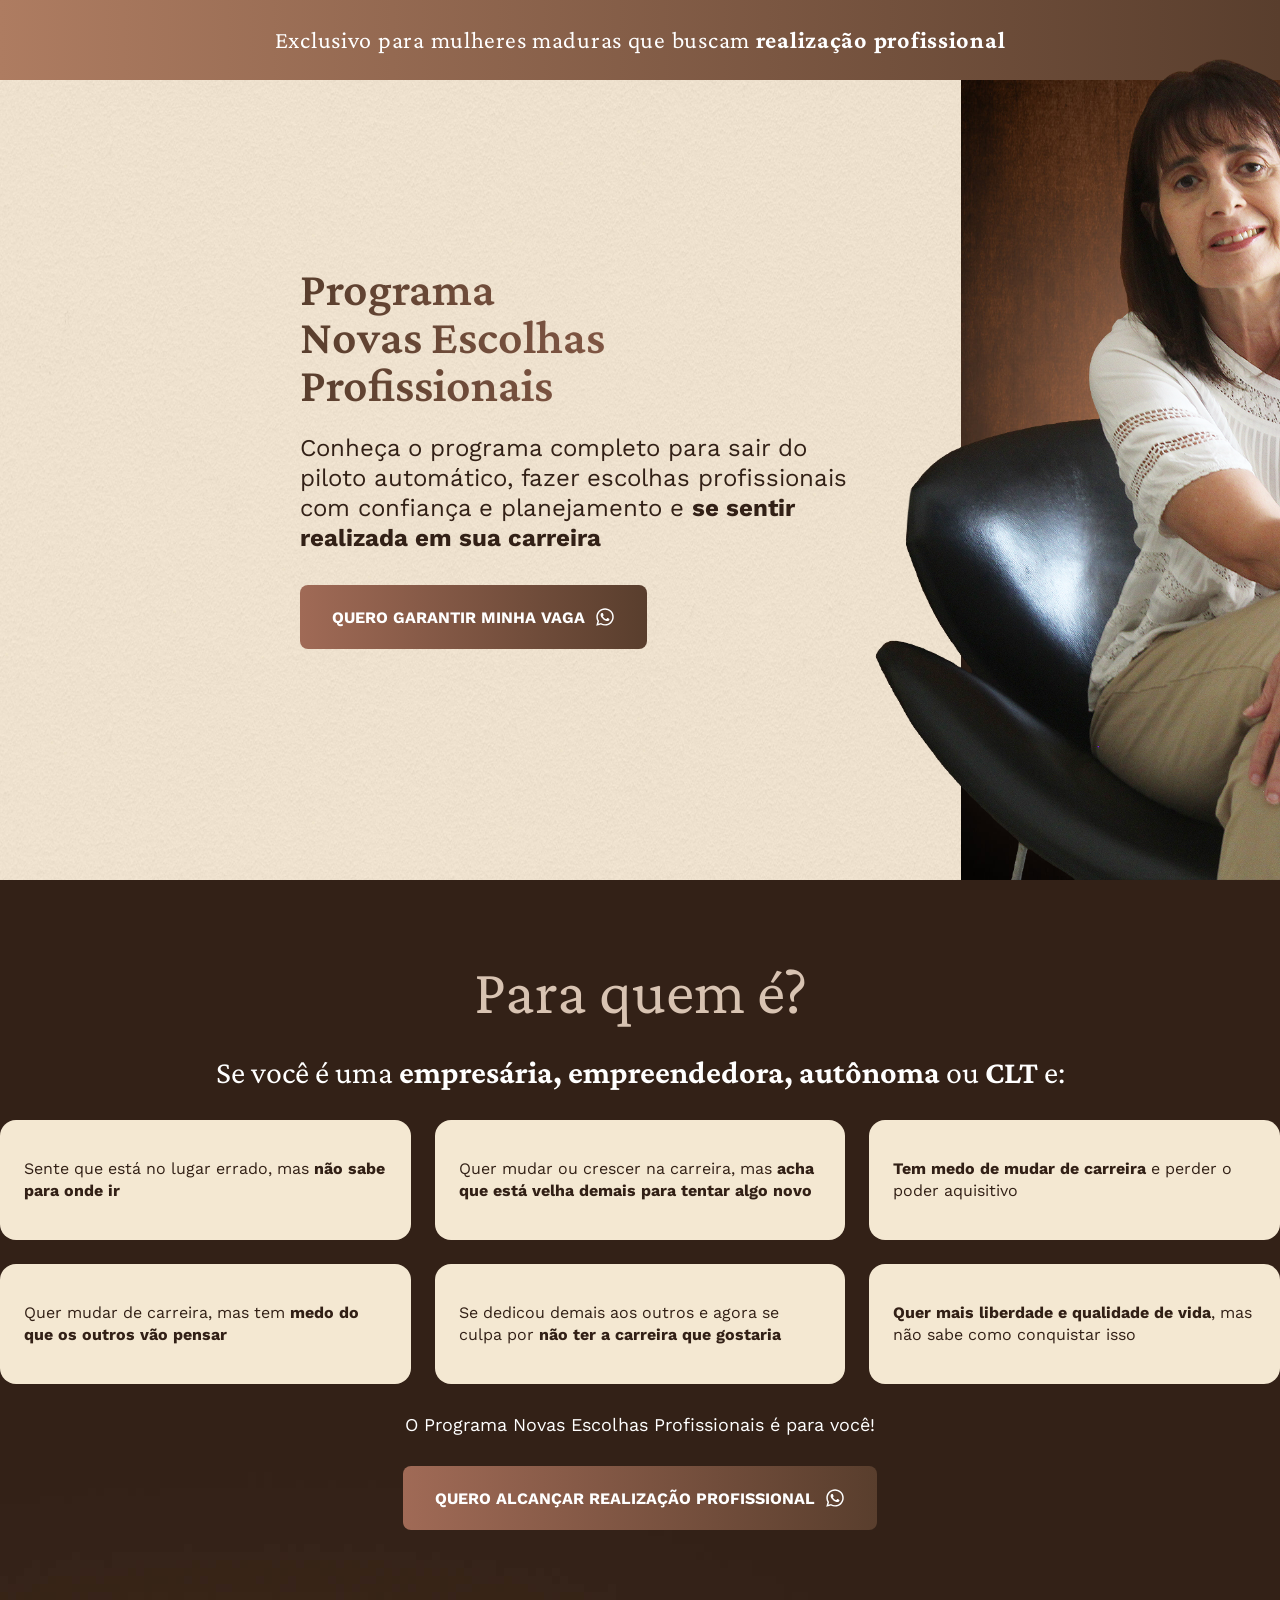
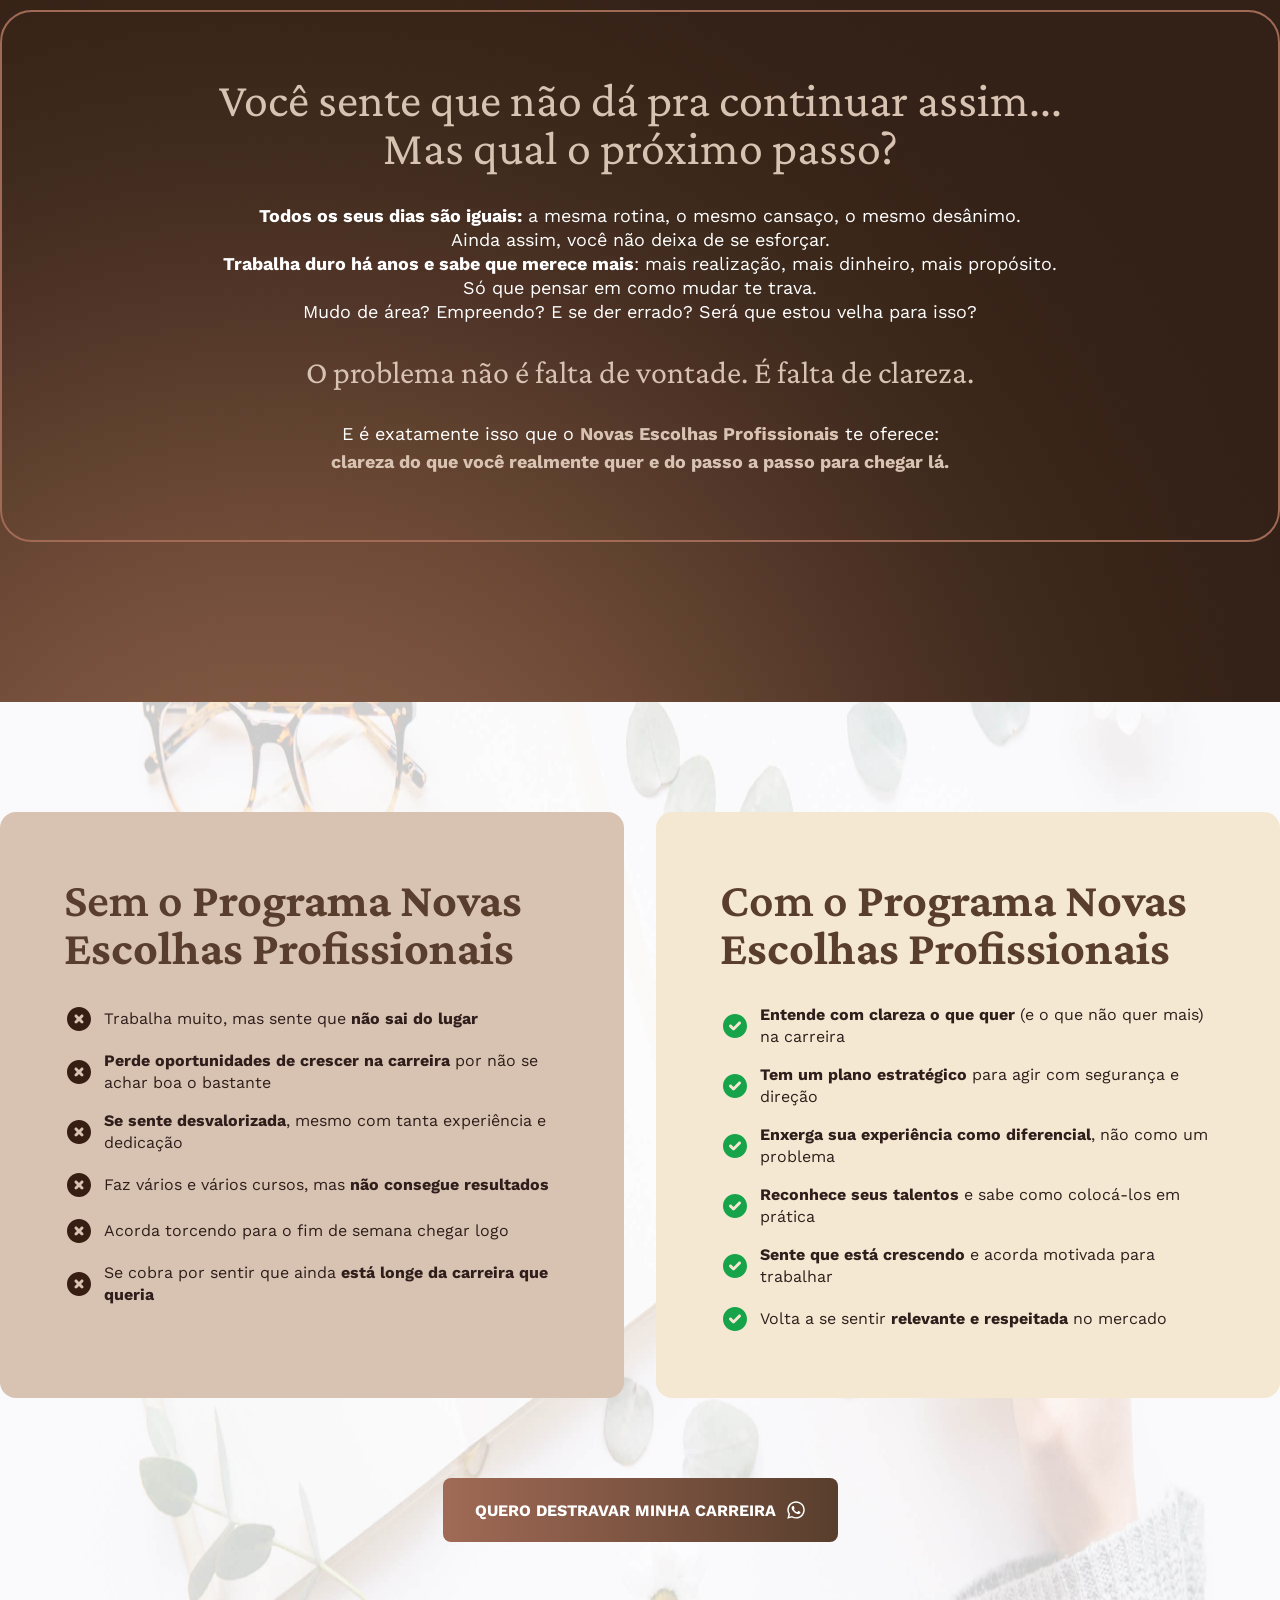
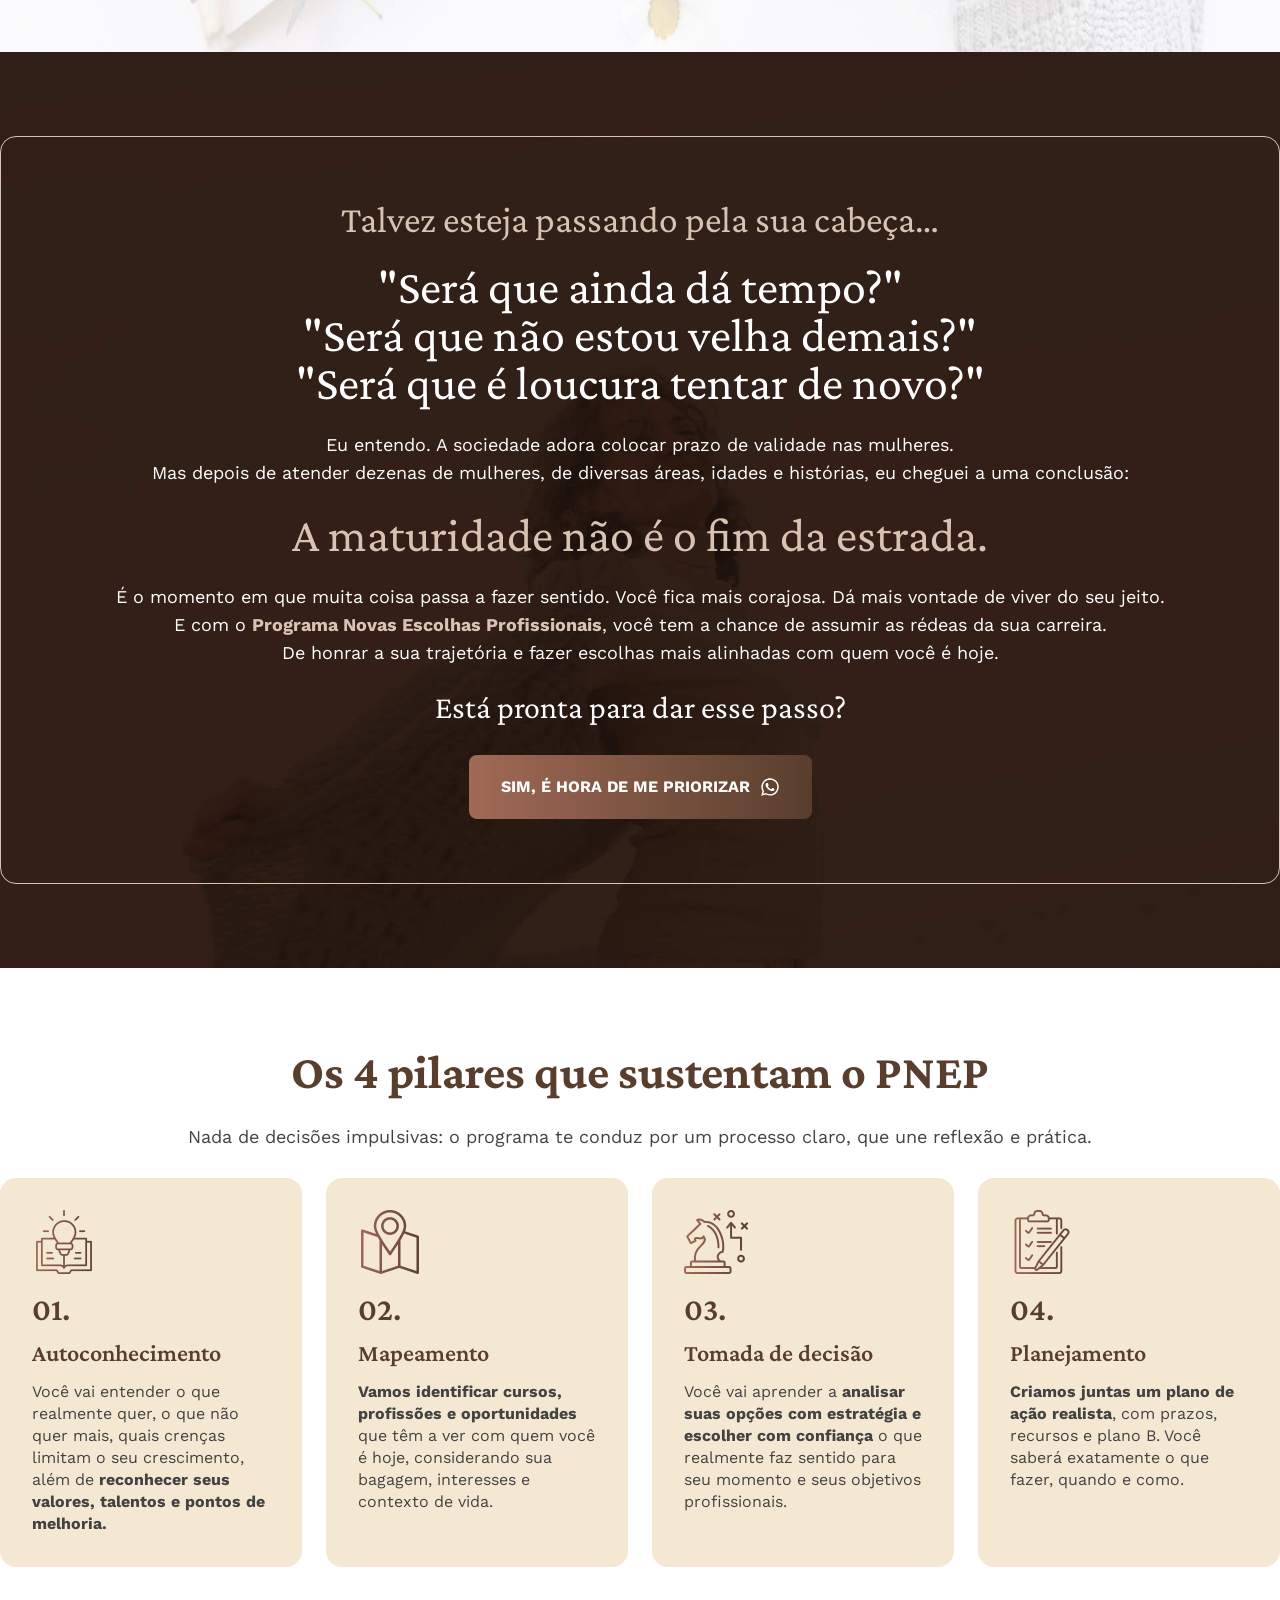
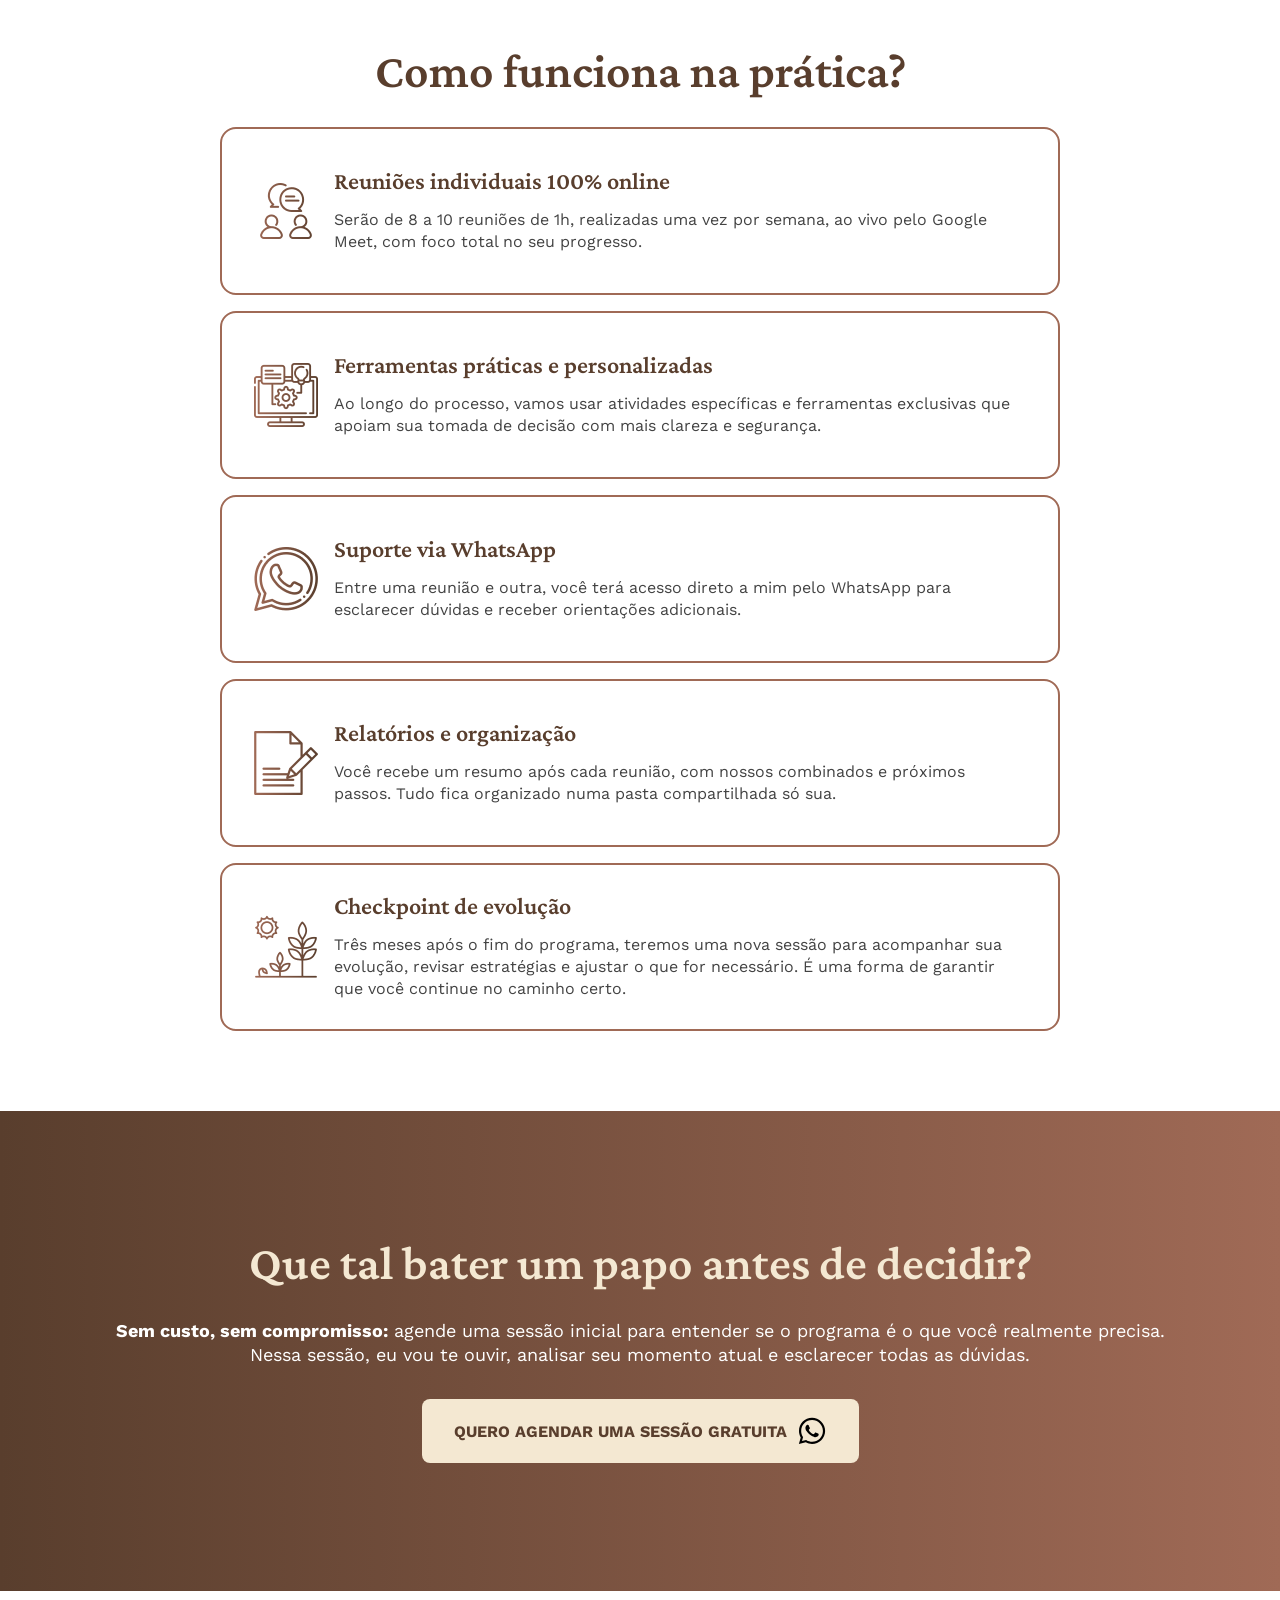
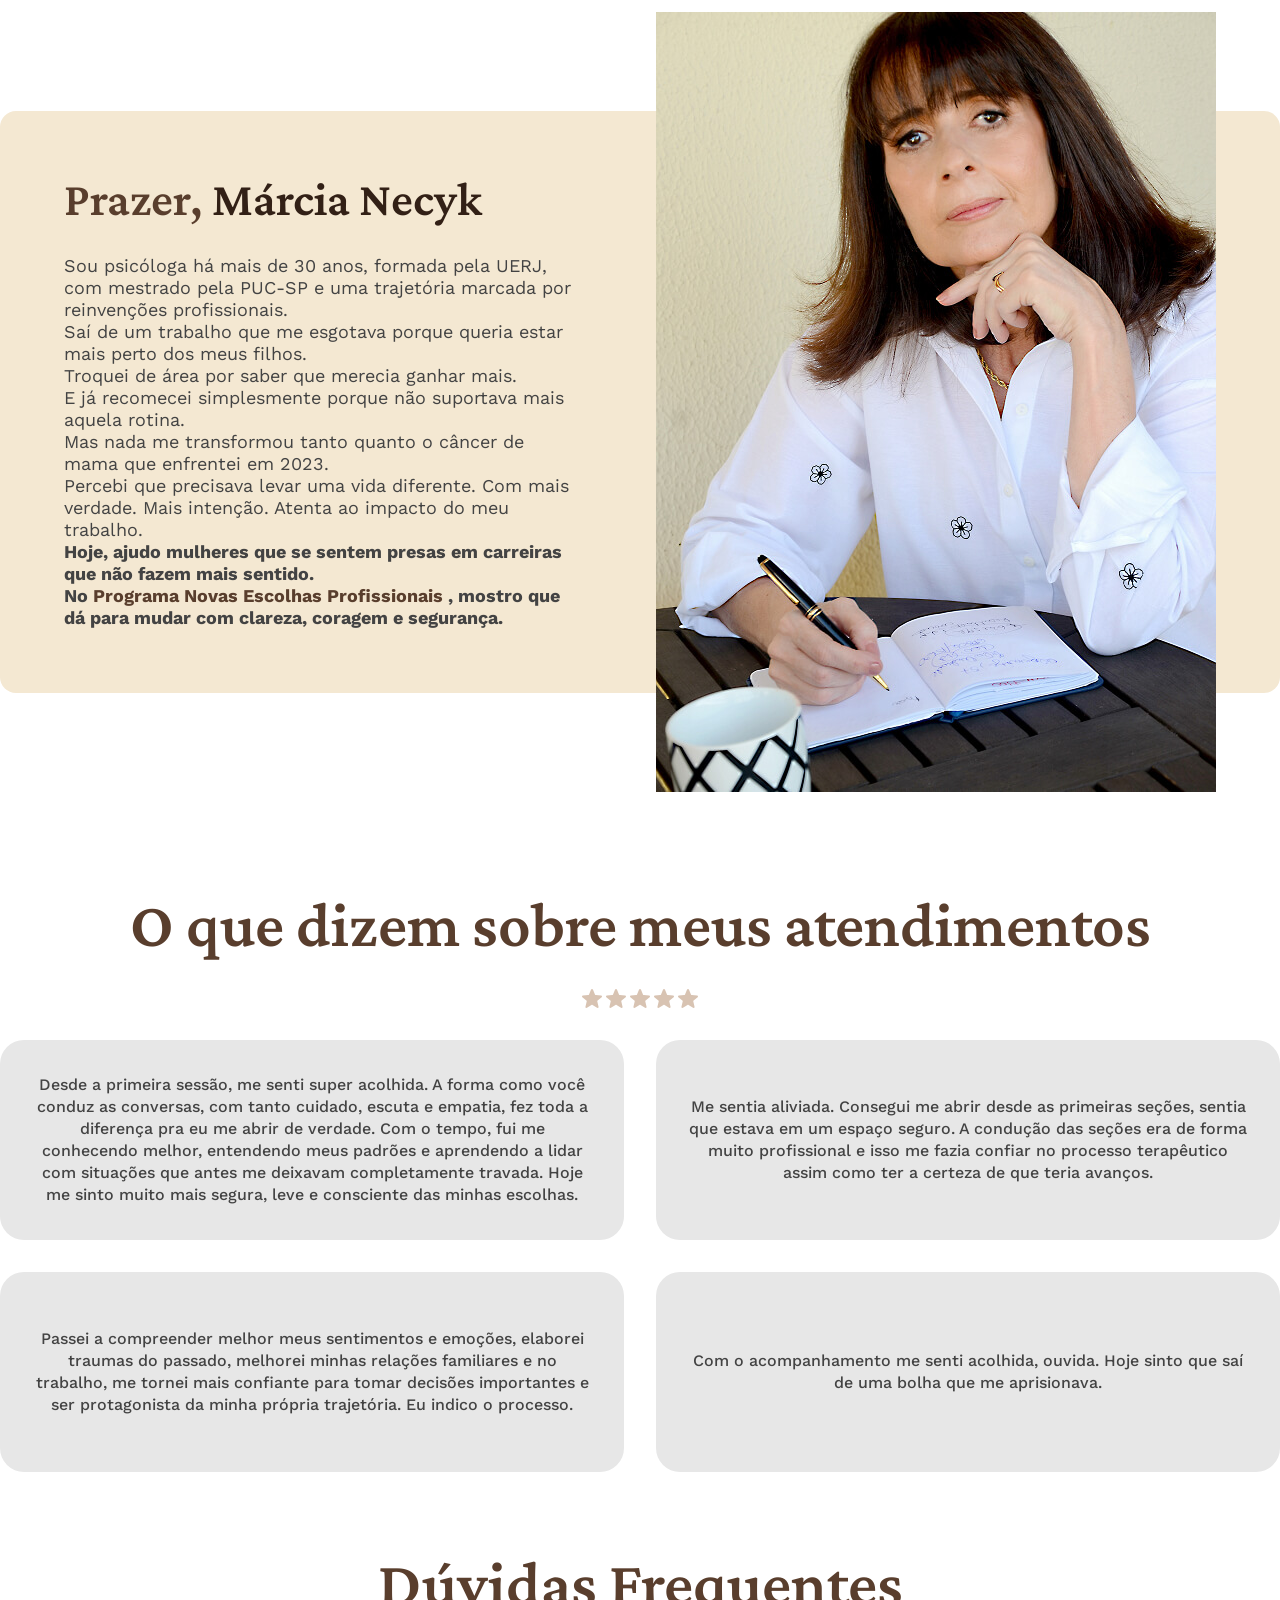
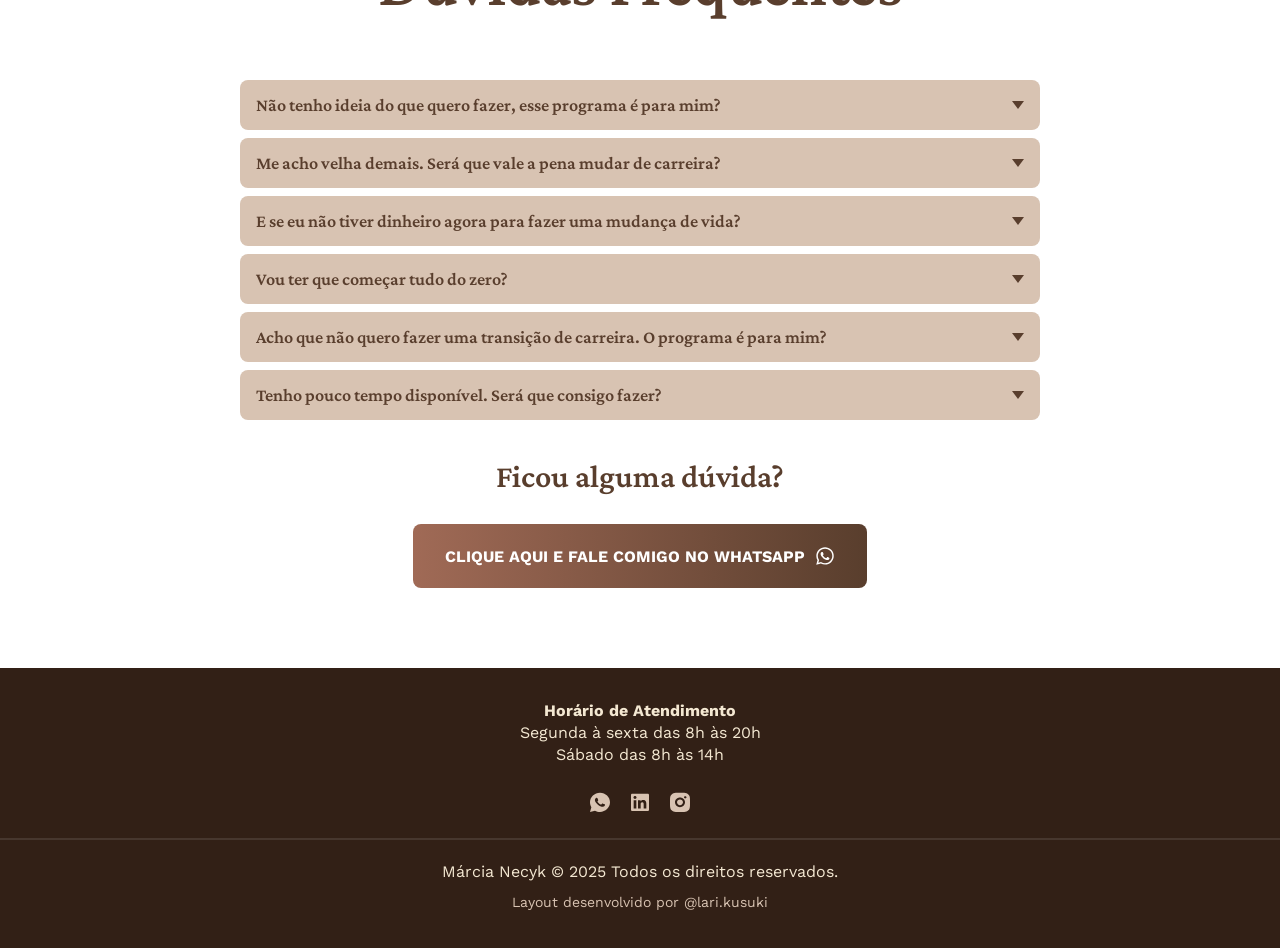
==== commit 1111c4b3: "landingpage last fixes" ====
--- a/home.html
+++ b/home.html
@@ -388,7 +388,7 @@
             <p class="maturity-explanation">
               É o momento em que muita coisa passa a fazer sentido. Você fica
               mais corajosa. Dá mais vontade de viver do seu jeito.<br />
-              E com o <strong>Programa Novas Escolhas Profissionais</strong>,
+              E com o <strong class="maturity-bold">Programa Novas Escolhas Profissionais</strong>,
               você tem a chance de assumir as rédeas da sua carreira.<br />
               De honrar a sua trajetória e fazer escolhas mais alinhadas com
               quem você é hoje.
@@ -400,7 +400,7 @@
           <div class="maturity-cta">
             <button class="maturity-button">
               <span class="button-text">Sim, é hora de me priorizar</span>
-                            <svg
+              <svg
                 xmlns="http://www.w3.org/2000/svg"
                 width="20"
                 height="20"
@@ -432,7 +432,7 @@
           <div class="pillars-boxes">
             <div class="pillar-box">
               <img
-                src="https://cdn.builder.io/api/v1/image/assets/f8fb328c27a440b6885a70f9323f9bd3/f5965cc3551d5bf2e0a54892d4ea5718acede1dc?placeholderIfAbsent=true"
+                src="images/icon-box-autoconhecimento.png"
                 alt="Autoconhecimento"
                 class="pillar-icon"
               />
@@ -450,7 +450,7 @@
 
             <div class="pillar-box">
               <img
-                src="https://cdn.builder.io/api/v1/image/assets/f8fb328c27a440b6885a70f9323f9bd3/cebc8d46dce0f17f11fbd620d1ca552ba842594f?placeholderIfAbsent=true"
+                src="images/icon-box-mapeamento.png"
                 alt="Mapeamento"
                 class="pillar-icon"
               />
@@ -467,7 +467,7 @@
 
             <div class="pillar-box">
               <img
-                src="https://cdn.builder.io/api/v1/image/assets/f8fb328c27a440b6885a70f9323f9bd3/0cd7c88b85da5a78dee665b31f9f80aa3fdeac3a?placeholderIfAbsent=true"
+                src="images/icon-box-tomada-de-decisao.png"
                 alt="Tomada de decisão"
                 class="pillar-icon"
               />
@@ -486,7 +486,7 @@
 
             <div class="pillar-box">
               <img
-                src="https://cdn.builder.io/api/v1/image/assets/f8fb328c27a440b6885a70f9323f9bd3/534be7af95d2c8e441d2f3653df0fd17927e344e?placeholderIfAbsent=true"
+                src="images/icon-box-planejamento.png"
                 alt="Planejamento"
                 class="pillar-icon"
               />
@@ -507,7 +507,7 @@
           <div class="how-it-works-boxes">
             <div class="how-it-works-box">
               <img
-                src="https://cdn.builder.io/api/v1/image/assets/f8fb328c27a440b6885a70f9323f9bd3/4e8d6275379bfee77c0247d46cd0ec21115f0e6e?placeholderIfAbsent=true"
+                src="images/icon-box-reunioes.png"
                 alt="Reuniões individuais"
                 class="how-it-works-icon"
               />
@@ -524,7 +524,7 @@
 
             <div class="how-it-works-box">
               <img
-                src="https://cdn.builder.io/api/v1/image/assets/f8fb328c27a440b6885a70f9323f9bd3/bc0e43a881863b9041f4208b70a01a992a6e3673?placeholderIfAbsent=true"
+                src="images/icon-box-ferramentas.png"
                 alt="Ferramentas práticas"
                 class="how-it-works-icon"
               />
@@ -542,7 +542,7 @@
 
             <div class="how-it-works-box">
               <img
-                src="https://cdn.builder.io/api/v1/image/assets/f8fb328c27a440b6885a70f9323f9bd3/1451c1ebf1d0333679f03c63ed07817c78654598?placeholderIfAbsent=true"
+                src="images/icon-box-whatsapp.png"
                 alt="Suporte via WhatsApp"
                 class="how-it-works-icon"
               />
@@ -558,7 +558,7 @@
 
             <div class="how-it-works-box">
               <img
-                src="https://cdn.builder.io/api/v1/image/assets/f8fb328c27a440b6885a70f9323f9bd3/81eec3cd3a4749110e01369beb983b59b60c2c9e?placeholderIfAbsent=true"
+                src="images/icon-box-relatorios.png"
                 alt="Relatórios e organização"
                 class="how-it-works-icon"
               />
@@ -574,7 +574,7 @@
 
             <div class="how-it-works-box">
               <img
-                src="https://cdn.builder.io/api/v1/image/assets/f8fb328c27a440b6885a70f9323f9bd3/7812ccb0d9622c4ef268a19397bd508860577a25?placeholderIfAbsent=true"
+                src="images/icon-box-checkpoint-de-evolucao.png"
                 alt="Checkpoint de evolução"
                 class="how-it-works-icon"
               />
@@ -610,11 +610,21 @@
           <div class="call-to-action-cta">
             <button class="call-to-action-button">
               <span class="button-text">Quero agendar uma sessão gratuita</span>
-              <img
-                src="https://cdn.builder.io/api/v1/image/assets/f8fb328c27a440b6885a70f9323f9bd3/3b4ec5fec13c8b915b42fb31c9adba762a968d66?placeholderIfAbsent=true"
-                alt="Arrow icon"
-                class="button-icon"
-              />
+              <svg
+                class="button-cta"
+                xmlns="http://www.w3.org/2000/svg"
+                width="30"
+                height="30"
+                viewBox="0 0 20 20"
+                fill="none"
+              >
+                <path
+                  fill-rule="evenodd"
+                  clip-rule="evenodd"
+                  d="M16.1987 3.79228C15.3898 2.98293 14.4287 2.34158 13.3709 1.90515C12.3131 1.46872 11.1794 1.24583 10.0351 1.24931C5.23273 1.24931 1.32335 5.13915 1.3214 9.92118C1.31927 11.4439 1.72065 12.94 2.48468 14.2571L1.24835 18.7493L5.86749 17.5435C7.14609 18.2361 8.57738 18.5986 10.0316 18.5981H10.0351C14.837 18.5981 18.746 14.7079 18.7484 9.92626C18.7513 8.78586 18.5273 7.65626 18.0896 6.60319C17.6519 5.55012 17.0092 4.59462 16.1987 3.79228ZM10.0351 17.1345H10.0319C8.73561 17.1349 7.46284 16.7879 6.34601 16.1298L6.08155 15.9735L3.34054 16.6892L4.07218 14.0294L3.89991 13.756C3.17506 12.6084 2.79103 11.2785 2.79249 9.92118C2.79249 5.94736 6.04288 2.71415 10.0378 2.71415C11.9542 2.71073 13.7935 3.46866 15.1511 4.82123C16.5087 6.1738 17.2735 8.01025 17.2773 9.92665C17.2757 13.9009 14.0269 17.1345 10.0351 17.1345ZM14.0073 11.7364C13.7898 11.6278 12.7183 11.1036 12.5198 11.0313C12.3214 10.9591 12.1749 10.9227 12.03 11.1399C11.8851 11.3571 11.4675 11.8431 11.3405 11.9895C11.2136 12.136 11.0866 12.152 10.8691 12.0435C10.6515 11.9349 9.94952 11.7063 9.11788 10.9681C8.47062 10.3934 8.0339 9.68408 7.90695 9.46728C7.77999 9.25048 7.89327 9.1329 8.00226 9.02509C8.1003 8.92782 8.21984 8.77197 8.32882 8.6454C8.4378 8.51884 8.47413 8.42822 8.5464 8.28368C8.61866 8.13915 8.58273 8.01259 8.52843 7.90439C8.47413 7.79618 8.03859 6.72939 7.85734 6.2954C7.68038 5.87275 7.50109 5.93017 7.36749 5.92353C7.24054 5.91728 7.09406 5.91572 6.94991 5.91572C6.83972 5.91858 6.73131 5.94414 6.63143 5.99078C6.53156 6.03742 6.44237 6.10416 6.36945 6.18681C6.16984 6.404 5.60734 6.929 5.60734 7.99462C5.60734 9.06025 6.38859 10.0915 6.4964 10.236C6.60421 10.3806 8.03155 12.5692 10.2155 13.5079C10.6211 13.6816 11.0355 13.8339 11.4569 13.9642C11.9784 14.129 12.453 14.106 12.828 14.0501C13.2464 13.988 14.1171 13.5259 14.298 13.0196C14.4788 12.5134 14.4792 12.0798 14.4249 11.9895C14.3706 11.8993 14.2253 11.8446 14.0073 11.7364Z"
+                  fill="black"
+                />
+              </svg>
             </button>
           </div>
         </div>
@@ -656,7 +666,7 @@
               </div>
             </div>
             <img
-              src="https://cdn.builder.io/api/v1/image/assets/f8fb328c27a440b6885a70f9323f9bd3/60d1300e00f81d6a48014313c3a1b7e19b05d6d7?placeholderIfAbsent=true"
+              src="images/marcia-01.jpg"
               alt="Márcia Necyk - Psicóloga especialista em desenvolvimento profissional"
               class="about-marcia-image"
             />
@@ -674,27 +684,27 @@
 
           <div class="testimonials-stars">
             <img
-              src="https://cdn.builder.io/api/v1/image/assets/f8fb328c27a440b6885a70f9323f9bd3/c5b09e98ab0b70919ba439a711afbdd839e4f892?placeholderIfAbsent=true"
+              src="images/icon-star.svg"
               alt="Star"
               class="testimonial-star"
             />
             <img
-              src="https://cdn.builder.io/api/v1/image/assets/f8fb328c27a440b6885a70f9323f9bd3/082f10b2dd649549fa834315de0465ad5125cc69?placeholderIfAbsent=true"
+              src="images/icon-star.svg"
               alt="Star"
               class="testimonial-star"
             />
             <img
-              src="https://cdn.builder.io/api/v1/image/assets/f8fb328c27a440b6885a70f9323f9bd3/1cf952436b3699d599a65d7393e36139b9f825f5?placeholderIfAbsent=true"
+              src="images/icon-star.svg"
               alt="Star"
               class="testimonial-star"
             />
             <img
-              src="https://cdn.builder.io/api/v1/image/assets/f8fb328c27a440b6885a70f9323f9bd3/1cf952436b3699d599a65d7393e36139b9f825f5?placeholderIfAbsent=true"
+              src="images/icon-star.svg"
               alt="Star"
               class="testimonial-star"
             />
             <img
-              src="https://cdn.builder.io/api/v1/image/assets/f8fb328c27a440b6885a70f9323f9bd3/1c126049a17c8905011d72e5cd79a1ad7d80a4d2?placeholderIfAbsent=true"
+              src="images/icon-star.svg"
               alt="Star"
               class="testimonial-star"
             />
@@ -817,7 +827,7 @@
     <button class="faq-whatsapp-button">
         <span class="button-text">Clique aqui e fale comigo no WhatsApp</span>
         <img
-            src="https://cdn.builder.io/api/v1/image/assets/f8fb328c27a440b6885a70f9323f9bd3/bca66f8cf35784dc7886bff5a414066bdea5ad7e?placeholderIfAbsent=true"
+            src="images/icon-wpp.svg"
             alt="WhatsApp icon"
             class="button-icon"
         />
@@ -838,17 +848,17 @@
           </div>
           <div class="footer-social">
             <img
-              src="https://cdn.builder.io/api/v1/image/assets/f8fb328c27a440b6885a70f9323f9bd3/0705b4c40589569f1e388bac770725d070046fdc?placeholderIfAbsent=true"
+              src="images/icon-footer-wpp.svg"
               alt="Rede social 1"
               class="footer-social-icon"
             />
             <img
-              src="https://cdn.builder.io/api/v1/image/assets/f8fb328c27a440b6885a70f9323f9bd3/80614df8a90992653554adebe57c6799ba4b998d?placeholderIfAbsent=true"
+              src="images/icon-footer-linkedin.svg"
               alt="Rede social 2"
               class="footer-social-icon"
             />
             <img
-              src="https://cdn.builder.io/api/v1/image/assets/f8fb328c27a440b6885a70f9323f9bd3/ee003c7658285ec6431a1904a5d69a5ef358e8b9?placeholderIfAbsent=true"
+              src="images/icon-footer-instagram.svg"
               alt="Rede social 3"
               class="footer-social-icon"
             />
--- a/styles.css
+++ b/styles.css
@@ -368,12 +368,7 @@
 
 .clarification-solution {
   color: #ffffff;
-  font-family:
-    "Inter",
-    -apple-system,
-    Roboto,
-    Helvetica,
-    sans-serif;
+  font-family: var(--work-sans-font);
   font-weight: 400;
   line-height: 28px;
   margin-top: 32px;
@@ -589,12 +584,7 @@
 }
 
 .maturity-understanding {
-  font-family:
-    "Inter",
-    -apple-system,
-    Roboto,
-    Helvetica,
-    sans-serif;
+  font-family:  var(--work-sans-font);
   font-size: 18px;
   font-weight: 400;
   line-height: 28px;
@@ -612,17 +602,17 @@
 
 .maturity-explanation {
   color: #ffffff;
-  font-family:
-    "Inter",
-    -apple-system,
-    Roboto,
-    Helvetica,
-    sans-serif;
+  font-family: var(--work-sans-font);
   font-size: 18px;
   font-weight: 400;
   line-height: 28px;
   margin-top: 24px;
   text-align: center; /* Adicionar: centralizar */
+}
+
+.maturity-bold{
+  font-weight: 700;
+  color: #d8c3b2;
 }
 
 .maturity-question {
@@ -1703,7 +1693,7 @@
   align-items: center;
   color: #593e2d;
   justify-content: center;
-  font-family: "Crimson Pro", sans-serif;
+  font-family: var(--work-sans-font);
 }
 
 .faq-title {
@@ -1772,7 +1762,7 @@
   padding: 0 16px;
   background-color: #f4e8d2;
   color: #593e2d;
-  font-family: "Work Sans", sans-serif;
+  font-family: var(--work-sans-font);
   font-size: 16px;
   font-weight: 400;
   line-height: 22px;
@@ -1808,7 +1798,7 @@
   min-height: 64px;
   padding: 0 32px;
   gap: 10px;
-  font-family: "Work Sans", sans-serif;
+  font-family: var(--work-sans-font);
   font-size: 16px;
   color: #fff;
   font-weight: 700;
@@ -1860,11 +1850,15 @@
   }
 
   /* Mobile Container */
-  .header {
+ .header {
     max-width: 100%;
     height: auto;
     margin: 0;
     background-image: url("./images/background.jpg");
+    background-size: cover; /* ← Cobre toda área sem distorção */
+    background-position: center center; /* ← Centraliza imagem */
+    background-repeat: no-repeat; /* ← Evita repetição */
+    background-attachment: scroll; /* ← Performance melhor no mobile */
   }
 
   /* Mobile Navigation */
@@ -1896,7 +1890,7 @@
     background-size: cover;
     background-position: center;
     aspect-ratio: 0.424;
-    min-height: calc(100vh - 80px);
+    max-height: calc(100vh - 200px);
   }
 
   .title-section {
@@ -1915,25 +1909,36 @@
   }
 
   .main-title {
+    width: 348px;
     font-size: 48px;
     font-weight: 600;
     transform: translateY(-400px);
   }
 
   .description {
-    font-size: 16px;
+    width: 100%;
+    max-width: 320px;
+    font-size: 17px;
     line-height: 20px;
     margin-top: 16px;
+    transform: translateY(-400px);
+    letter-spacing: 0.2px;
   }
 
   .cta-section {
+    width: 348px;
     margin-top: 24px;
+    transform: translateY(-400px);
   }
 
   .cta-button {
     min-width: 240px;
     min-height: 64px;
     padding: 0 32px;
+    font-size: 16px;
+    transform: translateX(-20px);
+  }
+  .button-text {
     font-size: 16px;
   }
 
@@ -1987,137 +1992,190 @@
 
   /* Mobile Target Section */
   .target-audience-section {
-    padding: 40px 0;
     background-image: none;
-    background: linear-gradient(
-      90deg,
-      rgba(174, 124, 97, 1) 0%,
-      rgba(89, 62, 45, 1) 100%
+    background: radial-gradient(
+      ellipse 185% 38% at -84% 83%, 
+      #986143 0%, 
+      #302519 100%
     );
   }
-
-  .target-audience-container {
+  
+    .target-audience-container {
+      width: 100%;
+      padding: 0 20px;
+    }
+  
+    .target-audience-title {
+      font-size: 40px;
+      line-height: 1;
+    }
+  
+    .target-audience-subtitle {
+      font-size: 32px;
+      line-height: 24px;
+    }
+  
+    .target-audience-boxes {
+      flex-direction: column;
+      gap: 24px;
+    }
+  
+    .target-audience-box {
+    font-size: 16px;
+    min-height: auto;
+    padding: 24px 24px;
     width: 100%;
-    padding: 0 20px;
-  }
-
-  .target-audience-title {
-    font-size: 40px;
-    line-height: 1;
-  }
-
-  .target-audience-subtitle {
-    font-size: 24px;
-    line-height: 24px;
-  }
-
-  .target-audience-boxes {
+    }
+
+    .target-audience-button {
+      width: 100%;
+      padding: 0 24px;
+    }
+
+    .target-audience-conclusion {
+      font-family: Crimson Pro;
+      color: #fff;
+      font-size: 19px;
+      font-weight: 600;
+      line-height: 1;
+      margin-top: 32px;
+      text-align: center;
+    }
+  
+  .clarification-container {
+    width: auto;
+    max-width: calc(100% - 40px); /* ← Deixa 20px de cada lado */
+    margin: 40px 20px; /* ← Margem lateral fixa */
+    padding: 24px; /* ← Padding menor para mobile */
+    border-radius: 24px; /* ← Bordas menores */
+    transform: translateY(50px);
+  }
+  
+    .clarification-title {
+      font-size: 32px;
+      line-height: 32px;
+    }
+  
+    /* Mobile Comparison Section */
+   .comparison-section {
+    /* Reset de altura */
+    min-height: auto;
+    height: auto;
+    aspect-ratio: unset; /* Remove aspect-ratio */
+    
+    /* Altura controlada por padding */
+    padding: auto;
+    
+    /* Background mantido */
+    background-size: contain; /* Melhor que 100% para mobile */
+    background-position: bottom;
+    background-repeat: no-repeat;
+    
+    /* Flexbox para centralizar conteúdo */
+    display: flex;
     flex-direction: column;
-    gap: 24px;
-  }
-
-  .target-audience-box {
-    min-width: auto;
-    width: 100%;
-    padding: 24px;
-  }
-
-  .target-audience-button {
-    width: 100%;
-    padding: 0 24px;
-  }
-
-  .clarification-container {
-    margin: 40px 20px 0;
-    padding: 24px;
-  }
-
-  .clarification-title {
-    font-size: 32px;
-    line-height: 32px;
-  }
-
-  /* Mobile Comparison Section */
-  .comparison-section {
-    min-height: auto;
-    aspect-ratio: 0.323;
-  }
-
-  .comparison-container {
-    width: 100%;
-    padding: 40px 20px;
-  }
-
-  .comparison-columns {
-    flex-direction: column;
-    gap: 32px;
-  }
-
-  .comparison-column {
-    width: 100%;
-    padding: 24px;
-  }
-
-  .comparison-title {
-    font-size: 32px;
-    line-height: 32px;
-  }
-
-  .comparison-button {
-    margin-top: 24px;
-    width: 100%;
-    padding: 0 11px 0 10px;
-  }
-
-  /* Mobile Maturity Section */
+    justify-content: center;
+    align-items: center;
+  }
+  
+    .comparison-container {
+      width: 100%;
+      padding: 40px 20px;
+    }
+  
+    .comparison-columns {
+      flex-direction: column;
+      gap: 32px;
+    }
+  
+    .comparison-column {
+      width: 100%;
+      padding: 24px;
+    }
+  
+    .comparison-title {
+      font-size: 32px;
+      line-height: 32px;
+    }
+  
+    .comparison-button {
+      margin-top: 24px;
+      width: 100%;
+      padding: 0 11px 0 10px;
+      transform: translateY(-20px);
+    }
+  
+    /* Mobile Maturity Section */
+   /* MATURITY SECTION - Remover aspect-ratio como no comparison */
   .maturity-section {
     min-height: auto;
-    aspect-ratio: 0.352;
-  }
-
+    aspect-ratio: unset; /* Remove aspect-ratio */
+    height: auto;
+    padding: 40px 0; /* Controla altura com padding */
+  }
+
+  /* MATURITY CONTAINER - Mesma lógica do clarification-container */
   .maturity-container {
-    width: 100%;
-    padding: 24px;
+    /* Tamanho e posicionamento - IGUAL AO CLARIFICATION */
+    width: auto;
+    max-width: calc(100% - 40px); /* Deixa 20px de margem de cada lado */
+    margin: 0 20px; /* Margem lateral fixa */
+    
+    /* Espaçamento interno reduzido */
+    padding: 20px; /* Era 24px */
+    
+    /* Manter propriedades visuais existentes */
+    border-radius: 16px;
+    border: 1px solid #d8c3b2;
+    
+    /* Garantir box-sizing */
+    box-sizing: border-box;
   }
 
   .maturity-title {
-    font-size: 32px;
-    line-height: 32px;
+    font-size: 28px; /* Reduzir um pouco */
+    line-height: 30px;
   }
 
   .maturity-subtitle {
-    font-size: 24px;
+    font-size: 22px; /* Reduzir um pouco */
     line-height: 24px;
   }
 
-  /* Mobile Pillars Section */
+  /* PILLARS SECTION - Aplicar mesma lógica nos containers */
   .pillars-container {
-    width: 100%;
-    padding: 0 20px;
+    width: auto;
+    max-width: calc(100% - 40px); /* Deixa margem lateral */
+    margin: 0 20px; /* Em vez de padding: 0 20px */
+    padding: 0;
+    box-sizing: border-box;
   }
 
   .pillars-title {
-    font-size: 32px;
+    font-size: 28px; /* Consistência */
   }
 
   .pillars-boxes {
     flex-direction: column;
-    gap: 24px;
+    gap: 20px; /* Reduzir um pouco */
   }
 
   .pillar-box {
     width: 100%;
-    padding: 24px;
+    padding: 20px; /* Era 24px */
+    box-sizing: border-box;
   }
 
   .how-it-works-container {
-    width: 100%;
-    margin-top: 40px;
-    padding: 0 20px;
+    width: auto;
+    max-width: calc(100% - 40px); /* Mesma lógica */
+    margin: 40px 20px 0; /* top, lateral, bottom */
+    padding: 0;
+    box-sizing: border-box;
   }
 
   .how-it-works-title {
-    font-size: 32px;
+    font-size: 28px; /* Consistência */
   }
 
   .how-it-works-boxes {
@@ -2125,52 +2183,100 @@
   }
 
   .how-it-works-box {
-    padding: 24px;
+    padding: 20px; /* Era 24px */
     gap: 16px;
+    box-sizing: border-box;
   }
 
   .how-it-works-box-title {
-    font-size: 24px;
+    font-size: 22px; /* Consistência */
     line-height: 24px;
   }
 
-  /* Mobile Call to Action */
+  /* CALL TO ACTION SECTION */
   .call-to-action-section {
-    aspect-ratio: 1;
+    aspect-ratio: unset; /* Remove aspect-ratio fixo */
+    padding: 40px 0; /* Altura controlada */
   }
 
   .call-to-action-container {
-    width: 100%;
-    padding: 40px 20px;
+    width: auto;
+    max-width: calc(100% - 40px); /* Mesma lógica */
+    margin: 0 20px; /* Margem lateral */
+    padding: 20px; /* Era 40px 20px */
+    box-sizing: border-box;
   }
 
   .call-to-action-title {
-    font-size: 32px;
+    font-size: 28px; /* Consistência */
   }
 
   .call-to-action-button {
     width: 100%;
-    padding: 0 32px;
-  }
-
-  /* Mobile About Section */
-  .about-marcia-container {
-    width: 100%;
-    padding: 0 20px;
-  }
-
-  .about-marcia-content {
-    flex-direction: column;
-    gap: 0;
-  }
-
+    max-width: 280px; /* Limitar largura máxima */
+    padding: 0 20px; /* Era 0 32px */
+    margin: 0 auto; /* Centralizar */
+    box-sizing: border-box;
+  }
+
+  /* ABOUT SECTION */
+/* PROBLEMA ATUAL: Texto centralizado (como na segunda imagem) */
+@media (max-width: 480px) {
   .about-marcia-text {
     width: 100%;
-    padding: 24px;
+    padding: 20px;
+    box-sizing: border-box;
+    order: 2;
+    text-align: center; /* ← PROBLEMA: Centralizando o texto */
+  }
+}
+
+/* CORREÇÃO: Alinhar texto à esquerda (como na primeira imagem) */
+@media (max-width: 480px) {
+  .about-marcia-text {
+    width: 100%;
+    padding: 20px;
+    box-sizing: border-box;
+    order: 2;
+    text-align: left; /* ← CORREÇÃO: Alinhar à esquerda */
+  }
+}
+
+/* CÓDIGO COMPLETO CORRIGIDO: */
+@media (max-width: 480px) {
+  .about-marcia-container {
+    width: auto;
+    max-width: calc(100% - 40px);
+    margin: 0 20px;
+    padding: 0;
+    box-sizing: border-box;
+  }
+
+  .about-marcia-content {
+    display: flex;
+    flex-direction: column;
+    gap: 20px;
+    align-items: center; /* ← Centraliza apenas a imagem */
+  }
+
+  .about-marcia-text {
+    width: 100%;
+    padding: 30px;
+    box-sizing: border-box;
+    order: 2;
+    text-align: left; /* ← TEXTO ALINHADO À ESQUERDA */
   }
 
   .about-marcia-title {
-    font-size: 32px;
+    font-size: 28px;
+    margin-bottom: 16px;
+    text-align: left; /* ← TÍTULO TAMBÉM À ESQUERDA */
+  }
+
+  .about-marcia-description {
+    font-size: 18px;
+    line-height: 2; /* ← Usar ratio em vez de pixels (mais responsivo) */
+    text-align: left;
   }
 
   .about-marcia-image {
@@ -2181,37 +2287,46 @@
     right: auto;
     top: auto;
     transform: none;
-  }
-
-  /* Mobile Testimonials */
+    order: 1;
+    margin: 0 auto; /* ← IMAGEM CENTRALIZADA */
+    padding-bottom: 18px;
+  }
+
+  /* TESTIMONIALS SECTION */
   .testimonials-container {
-    width: 100%;
-    padding: 0 20px;
+    width: auto;
+    max-width: calc(100% - 40px); /* Mesma lógica */
+    margin: 0 20px; /* Margem lateral */
+    padding: 0;
+    box-sizing: border-box;
   }
 
   .testimonials-title {
-    font-size: 40px;
+    font-size: 32px; /* Manter um pouco maior */
   }
 
   .testimonials-row {
     flex-direction: column;
-    gap: 24px;
+    gap: 20px; /* Era 24px */
   }
 
   .testimonial-card {
     width: 100%;
-    padding: 32px;
-  }
-
-  /* Mobile FAQ */
+    padding: 24px; /* Manter padding dos cards */
+    box-sizing: border-box;
+  }
+
+  /* FAQ SECTION */
   .faq-container {
-    width: 100%;
-    margin-top: 80px;
-    padding: 0 20px;
+    width: auto;
+    max-width: calc(100% - 40px); /* Mesma lógica */
+    margin: 80px 20px 0; /* top, lateral, bottom */
+    padding: 0;
+    box-sizing: border-box;
   }
 
   .faq-title {
-    font-size: 40px;
+    font-size: 32px; /* Manter maior para destaque */
   }
 
   .faq-list {
@@ -2220,42 +2335,38 @@
 
   .faq-whatsapp-button {
     width: 100%;
-    padding: 0 32px;
+    max-width: 280px; /* Limitar largura máxima */
+    padding: 0 20px; /* Era 0 32px */
+    margin: 10px auto; /* Centralizar */
+    box-sizing: border-box;
   }
 
   .faq-final-question {
-    font-size: 32px;
-  }
-
-  /* Mobile Footer */
-  .footer-container {
-    padding: 0 20px;
-  }
-
-    .target-audience-container,
-  .comparison-container,
-  .pillars-container,
-  .call-to-action-container,
-  .about-marcia-container,
-  .testimonials-container,
-  .faq-container {
+    font-size: 28px; /* Consistência */
+  }
+    /* Mobile Footer */
+    .footer-container {
+      padding: 0 20px;
+    }
+     .faq-question {
+    display: flex !important;
+    align-items: center !important;
+    justify-content: space-between !important;
     width: 100%;
-    max-width: calc(100vw - 40px); /* Desconta padding lateral */
-    margin: 0 auto;
-    padding-left: 20px;
-    padding-right: 20px;
+    padding: 16px 15px;
+    gap: 12px; /* ← Espaço entre texto e seta */
     box-sizing: border-box;
   }
 
-    .cta-button,
-  .target-audience-button,
-  .comparison-button,
-  .maturity-button,
-  .maturity-journey-button,
-  .call-to-action-button,
-  .faq-whatsapp-button {
-    max-width: calc(100vw - 80px); /* Deixar margem */
-    width: 100%;
-    box-sizing: border-box;
-  }
-}
+  .faq-question span {
+    flex: 1; /* ← Texto ocupa espaço disponível */
+    line-height: 1.4;
+    margin-right: 8px;
+    word-wrap: break-word;
+  }
+
+  .faq-icon {
+    flex-shrink: 0; /* ← Seta não diminui */
+  }
+}
+}
